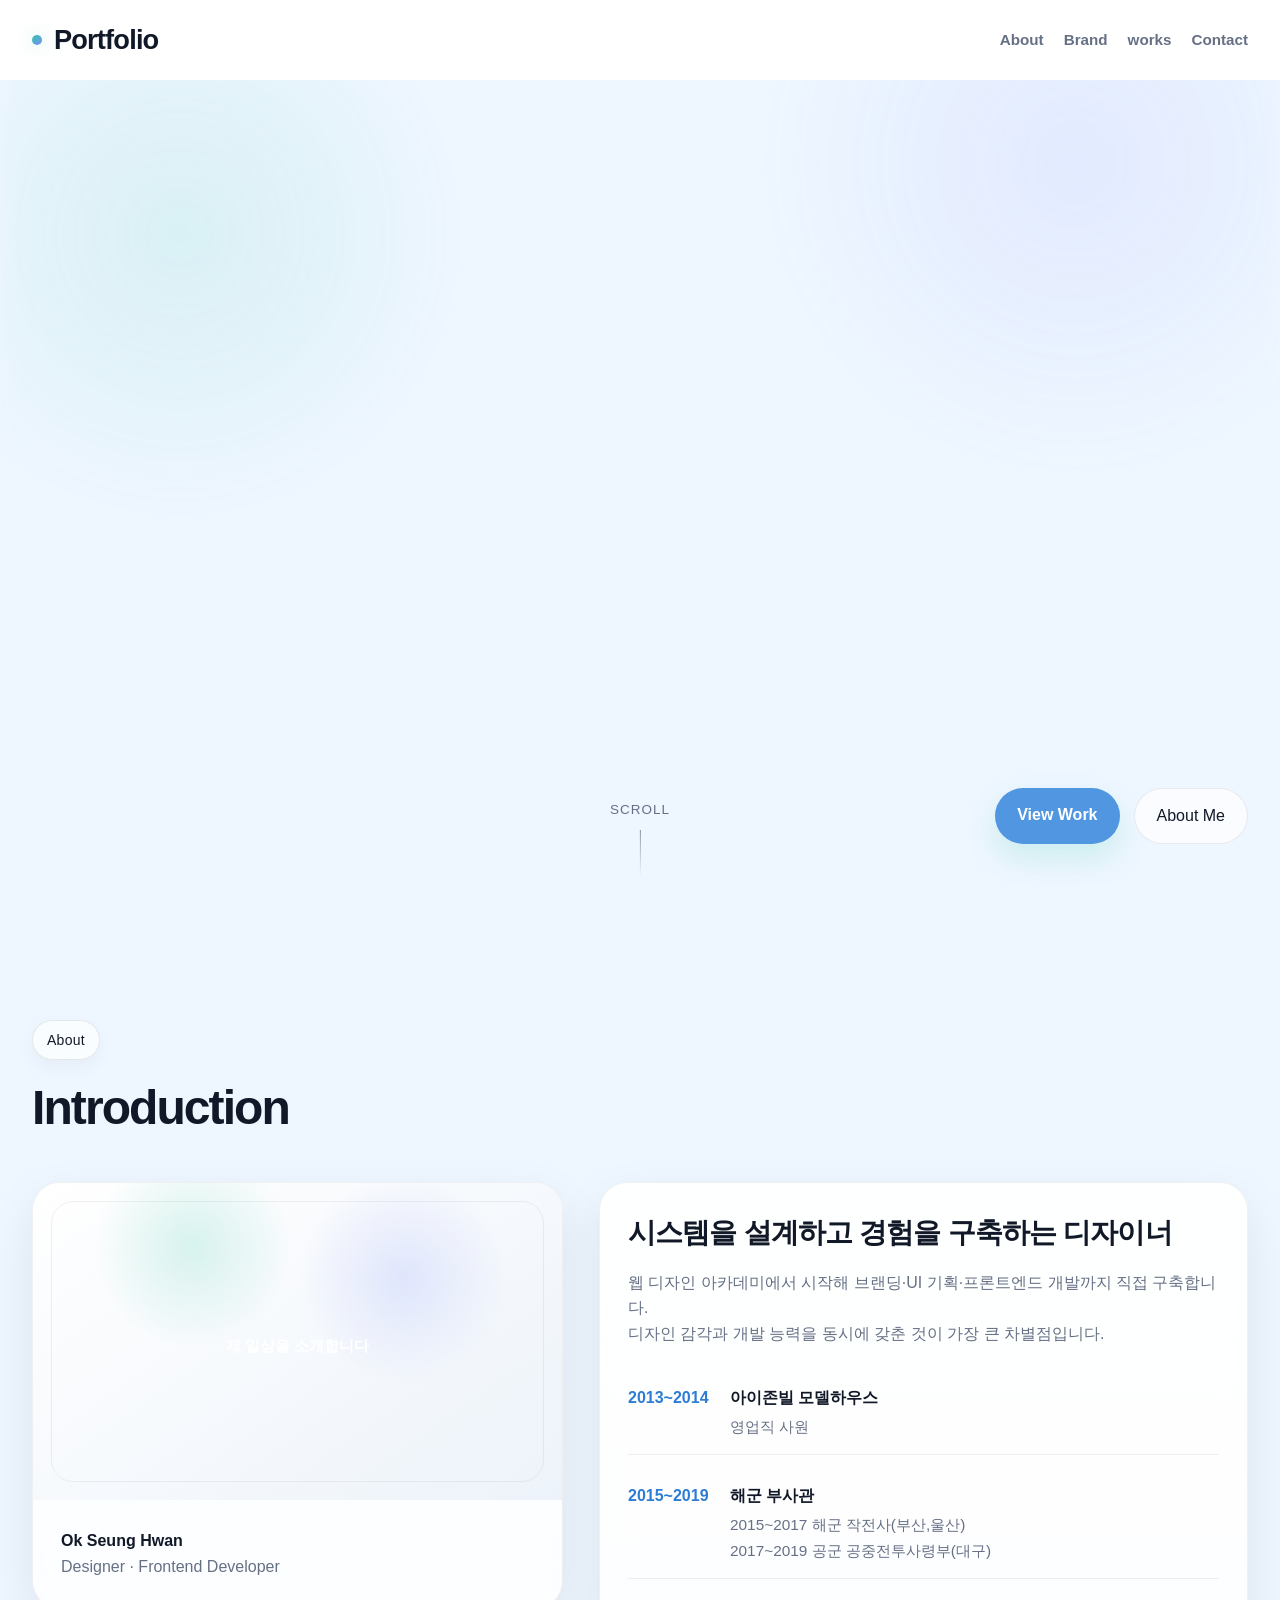
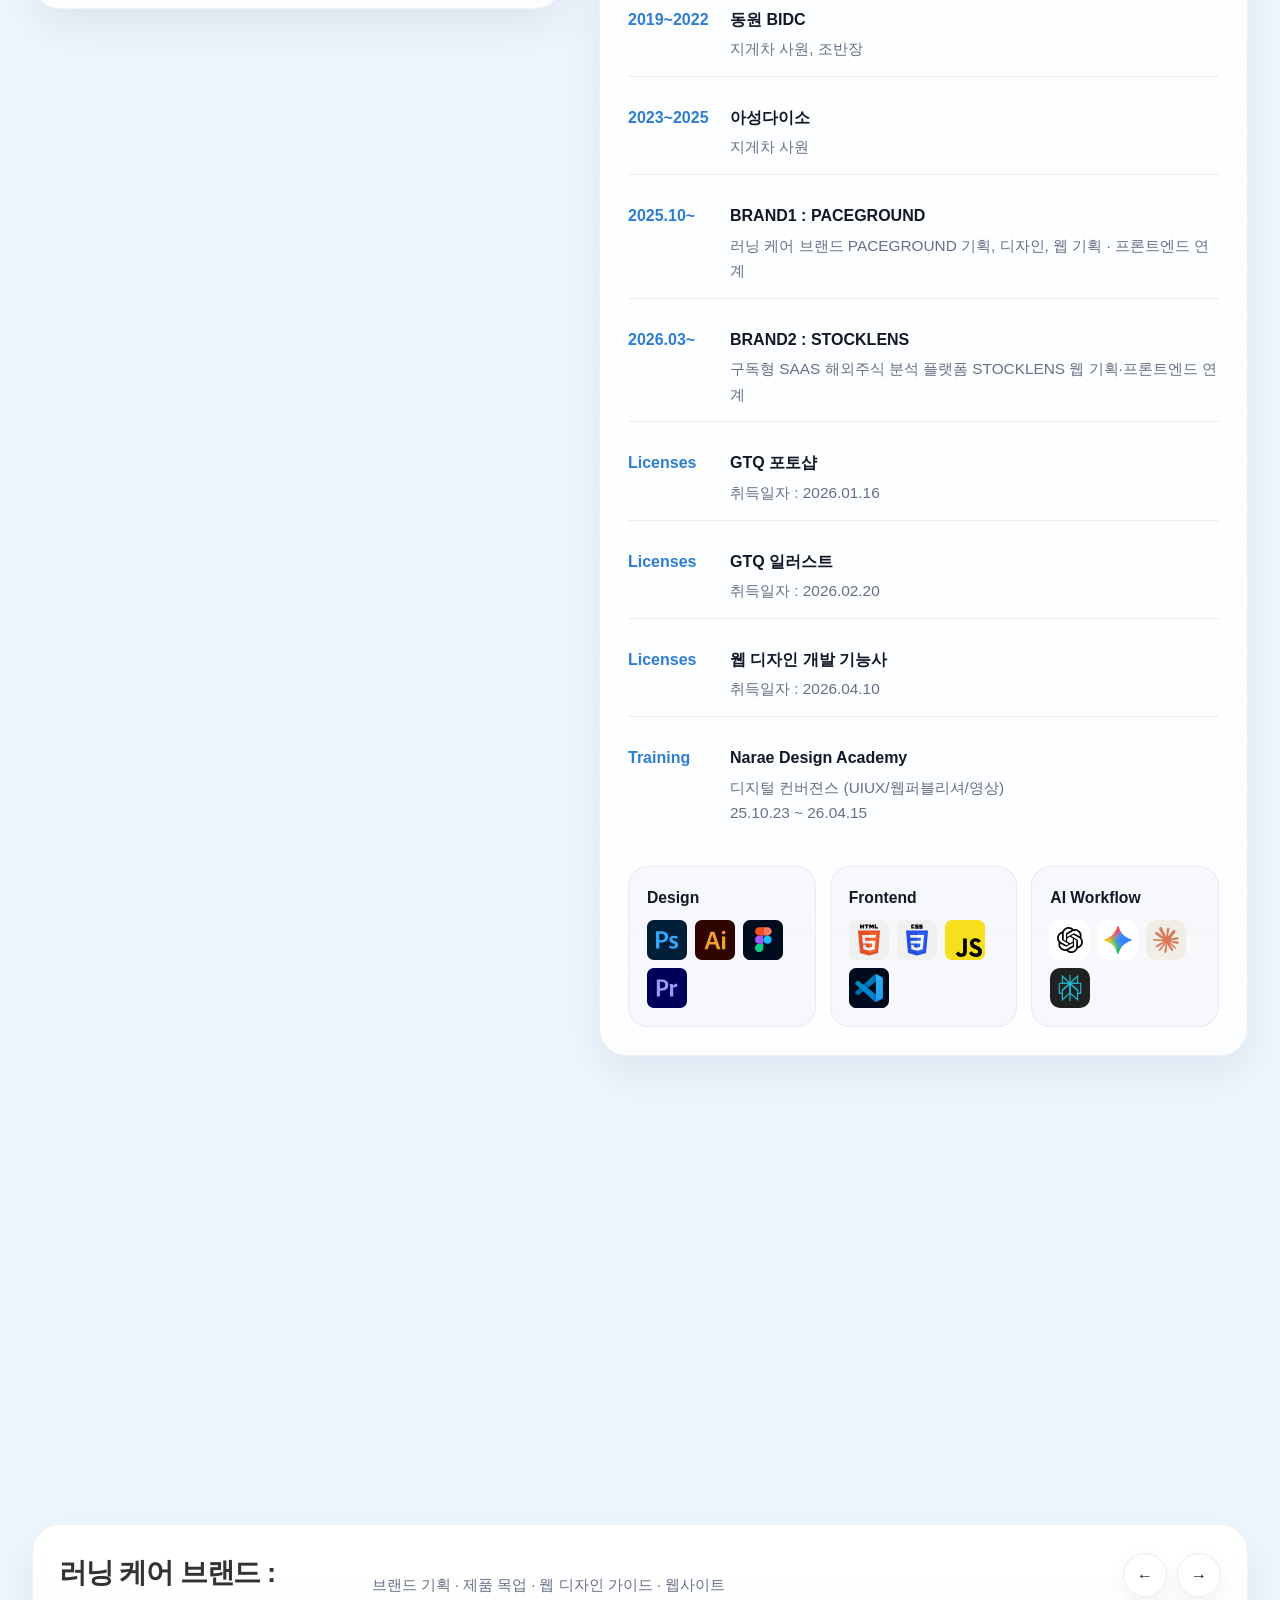
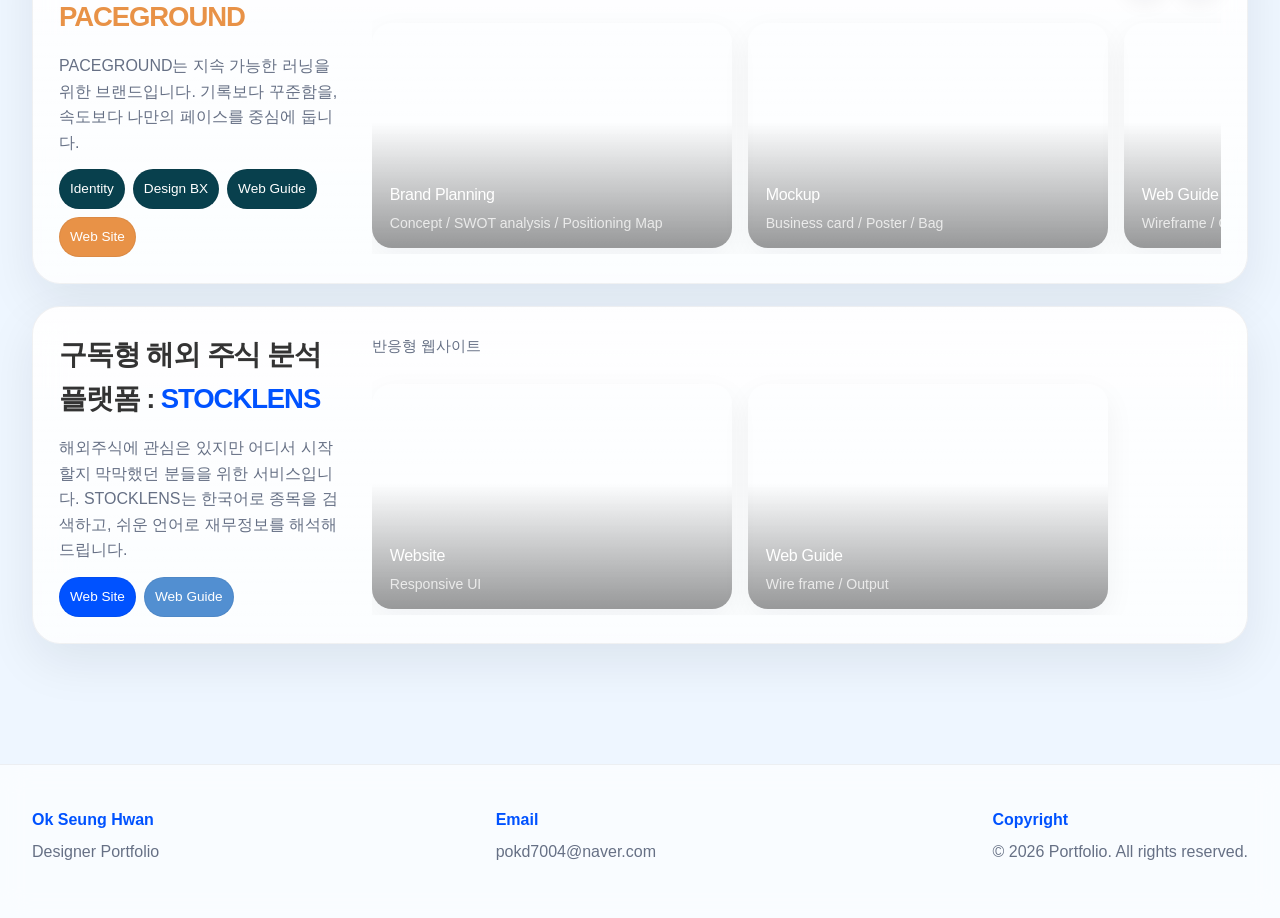
==== index.html @ d649598b "text color 변경" ====
<!DOCTYPE html>
<html lang="ko">

<head>
  <meta charset="UTF-8" />
  <meta name="viewport" content="width=device-width, initial-scale=1.0" />
  <title>Portfolio</title>
  <link rel="shortcut icon" href="assets/img/favicon.svg" type="image/x-icon">
  <link rel="stylesheet" href="assets/css/style2.css">

</head>

<body>
  <header class="site-header" id="siteHeader">
    <nav class="nav">
      <a href="#hero" class="brand">Portfolio</a>
      <div class="nav-links">
        <a href="#about">About</a>
        <a href="#branding">Brand</a>
        <a href="#works">works</a>
        <a href="#contact">Contact</a>
      </div>
    </nav>
  </header>

  <main>
    <section class="hero" id="hero">
      <video class="hero-video" autoplay muted loop playsinline preload="metadata">
        <source src="assets/video/main_video.mp4" type="video/mp4" />
      </video>
      <div class="hero-inner">
        <div class="hero-actions">
          <a class="btn btn-primary" href="#branding">View Work</a>
          <a class="btn btn-secondary" href="#about">About Me</a>
        </div>
      </div>

      <div class="scroll-indicator">Scroll</div>
    </section>

    <section class="section" id="about">
      <div class="container">
        <div class="section-head reveal reveal-scale">
          <div>
            <span class="eyebrow">About</span>
            <h2>Introduction</h2>
          </div>
          <!-- <p>
            단순한 자기소개가 아니라, 경력·작업 방향·도구 역량을 동시에 보여줄 수 있도록 설계한 영역입니다.
          </p> -->
        </div>

        <div class="about-grid">
          <article class="card profile-card reveal reveal-left">
            <div class="profile-media" style="background:
                radial-gradient(circle at 30% 20%, rgba(50,199,161,0.18), transparent 22%),
                radial-gradient(circle at 70% 30%, rgba(123,140,255,0.18), transparent 24%),
                linear-gradient(145deg, #ffffff 0%, #edf3fa 100%);
                position: relative; overflow: hidden;">
              <div style="position:absolute; inset:18px; border:1px solid rgba(17,24,39,0.06); border-radius:22px;">
                <video class="thumb-video" autoplay loop muted playsinline preload="metadata">
                  <source src="assets/video/profile2.mp4" type="video/mp4" />
                </video>
              </div>
              <div style="position:relative; z-index:1; text-align:center; color:#fff;">
                <strong style="display:block; color:#fff; font-size:1.1rem; margin-bottom:8px;"></strong>
                <span class="today">제 일상을 소개합니다</span>
              </div>
            </div>
            <div class="profile-body">
              <strong>Ok Seung Hwan</strong><br />
              <span style="color: var(--text-muted);">Designer · Frontend Developer</span>
            </div>
          </article>

          <article class="card about-body reveal reveal-right">
            <h3>시스템을 설계하고 경험을 구축하는 디자이너</h3>
            <p>
              웹 디자인 아카데미에서 시작해 브랜딩·UI 기획·프론트엔드 개발까지 직접 구축합니다.
              <br>디자인 감각과 개발 능력을 동시에 갖춘 것이 가장 큰 차별점입니다.
            </p>

            <div class="timeline">
              <div class="timeline-item">
                <div class="timeline-year">2013~2014</div>
                <div class="timeline-role">
                  <strong>아이존빌 모델하우스</strong>
                  <span>영업직 사원</span>

                </div>
              </div>
              <div class="timeline-item">
                <div class="timeline-year">2015~2019</div>
                <div class="timeline-role">
                  <strong>해군 부사관</strong>
                  <span>2015~2017 해군 작전사(부산,울산) </span>
                  <span><br>2017~2019 공군 공중전투사령부(대구) </span>
                </div>
              </div>
              <div class="timeline-item">
                <div class="timeline-year">2019~2022</div>
                <div class="timeline-role">
                  <strong>동원 BIDC</strong>
                  <span>지게차 사원, 조반장</span>
                </div>
              </div>
              <div class="timeline-item">
                <div class="timeline-year">2023~2025</div>
                <div class="timeline-role">
                  <strong>아성다이소</strong>
                  <span>지게차 사원</span>
                </div>
              </div>
              <div class="timeline-item">
                <div class="timeline-year">2025.10~</div>
                <div class="timeline-role">
                  <strong>BRAND1 : PACEGROUND</strong>

                  <span>러닝 케어 브랜드 PACEGROUND 기획, 디자인, 웹 기획 · 프론트엔드 연계 </span>
                </div>
              </div>
              <div class="timeline-item">
                <div class="timeline-year">2026.03~</div>
                <div class="timeline-role">
                  <strong>BRAND2 : STOCKLENS</strong>
                  <span>구독형 SAAS 해외주식 분석 플랫폼 STOCKLENS 웹 기획·프론트엔드 연계</span>
                </div>
              </div>
              <div class="timeline-item">
                <div class="timeline-year">Licenses</div>
                <div class="timeline-role">
                  <strong>GTQ 포토샵</strong>
                  <span>취득일자 : 2026.01.16</span>
                </div>
              </div>
              <div class="timeline-item">
                <div class="timeline-year">Licenses</div>
                <div class="timeline-role">
                  <strong>GTQ 일러스트</strong>
                  <span>취득일자 : 2026.02.20</span>
                </div>
              </div>
              <div class="timeline-item">
                <div class="timeline-year">Licenses</div>
                <div class="timeline-role">
                  <strong>웹 디자인 개발 기능사</strong>
                  <span>취득일자 : 2026.04.10</span>
                </div>
              </div>
              <div class="timeline-item">
                <div class="timeline-year">Training</div>
                <div class="timeline-role">
                  <strong>Narae Design Academy</strong>
                  <span>디지털 컨버젼스 (UIUX/웹퍼블리셔/영상)</span>
                  <span><br>25.10.23 ~ 26.04.15</span>
                </div>
              </div>
            </div>

            <div class="skills">
              <section class="skill-group">
                <h4>Design</h4>
                <div class="skill-tags">
                  <span class="tag"><img src="assets/image/design_icon2.svg" alt="icon"></span>
                  <span class="tag"><img src="assets/image/design_icon1.svg" alt="icon"></span>
                  <span class="tag"><img src="assets/image/design_icon5.svg" alt="icon"></span>
                  <span class="tag"><img src="assets/image/design_icon6.svg" alt="icon"></span>



                </div>
              </section>
              <section class="skill-group">
                <h4>Frontend</h4>
                <div class="skill-tags">
                  <span class="tag"><img src="assets/image/program_icon2.svg" alt="icon"></span>
                  <span class="tag"><img src="assets/image/program_icon3.svg" alt="icon"></span>
                  <span class="tag"><img src="assets/image/program_icon1.svg" alt="icon"></span>
                  <span class="tag"><img src="assets/image/program_icon4.svg" alt="icon"></span>

                </div>
              </section>
              <section class="skill-group">
                <h4>AI Workflow</h4>
                <div class="skill-tags">
                  <span class="tag"><img src="assets/image/ai_icon1.svg" alt="icon"></span>
                  <span class="tag"><img src="assets/image/ai_icon2.svg" alt="icon"></span>
                  <span class="tag"><img src="assets/image/ai_icon3.svg" alt="icon"></span>
                  <span class="tag"><img src="assets/image/ai_icon4.svg" alt="icon"></span>

                </div>
              </section>
            </div>
          </article>
        </div>
      </div>
    </section>

    <section class="section" id="branding">
      <div class="container">
        <div class="section-head reveal reveal-scale">
          <div>
            <span class="eyebrow">Branding Projects</span>
            <h2>아이디어를 브랜드로 만드는 과정을 담았습니다</h2>
          </div>
          <p>
            하나의 브랜드가 완성되기까지 어떤 고민을 했는지,
            어떤 결정을 내렸는지 결과물에 담았습니다.
            각 카테고리를 통해 작업 과정을 순서대로 확인할 수 있습니다.
          </p>
        </div>

        <div class="brand-stack">
          <section class="card brand-row reveal reveal-scale">
            <div class="brand-info brand1_color">

              <h3><span class="font_gr">러닝 케어 브랜드 :</span> <br> PACEGROUND</h3>
              <p>

PACEGROUND는 지속 가능한 러닝을 위한 브랜드입니다. 기록보다 꾸준함을, 속도보다 나만의 페이스를 중심에 둡니다.
              </p>
              <div class="brand-meta">
                <span class="tag"><a href="paceground/guide/bi_guide.html" target="_blank">Identity</a></span>
                <span class="tag"><a href="paceground/guide/bx_guide.html" target="_blank">Design BX</a></span>
                <span class="tag"><a href="paceground/guide/web_guide.html" target="_blank">Web Guide</a></span>
                <span class="tag point-color"><a href="https://okseunghwan.github.io/paceground/" target="_blank">Web
                    Site</a></span>
              </div>
            </div>

            <div>
              <div class="brand-slider-head">
                <span class="brand-slider-title">브랜드 기획 · 제품 목업 · 웹 디자인 가이드 · 웹사이트 </span>
                <div class="slider-controls">
                  <button class="slider-btn" type="button" data-slider-prev="brandTrack01">←</button>
                  <button class="slider-btn" type="button" data-slider-next="brandTrack01">→</button>
                </div>
              </div>
              <div class="brand-track slider-track" id="brandTrack01">

                <article class="thumb-card brand-thumb">

                  <div class="thumb-image">
                    <a href="paceground/guide/bi_guide.html" target="_blank">
                      <video class="thumb-video" muted loop playsinline preload="metadata">
                        <source src="assets/video/main_2.mp4" type="video/mp4" />
                      </video>
                  </div>
                  <div class="thumb-overlay"><strong>Brand Planning</strong><span>Concept / SWOT analysis / Positioning Map</span></div>
                  </a>
                </article>

                <article class="thumb-card brand-thumb">
                  <a href="paceground/guide/bx_guide.html" target="_blank">
                    <video class="thumb-video" muted loop playsinline preload="metadata">
                      <source src="assets/video/bx.mp4" type="video/mp4" />
                    </video>
                    <div class="thumb-overlay"><strong>Mockup</strong><span>Business card / Poster / Bag</span></div>
                  </a>
                </article>

                <article class="thumb-card brand-thumb">
                  <a href="paceground/guide/web_guide.html" target="_blank">
                    <video class="thumb-video" muted loop playsinline preload="metadata">
                      <source src="assets/video/b1_thumbnail3.mp4" type="video/mp4" />
                    </video>
                    <div class="thumb-overlay"><strong>Web Guide</strong><span>Wireframe / Output</span></div>
                  </a>
                </article>

                <article class="thumb-card brand-thumb">
                  <!-- <video class="thumb-video" autoplay muted loop playsinline><source src="assets/brand-01-site.mp4" type="video/mp4" /></video> -->
                  <a href="https://okseunghwan.github.io/paceground/" target="_blank">
                    <video class="thumb-video" muted loop playsinline preload="metadata">
                      <source src="assets/video/b1_thumbnail4.mp4" type="video/mp4" />
                    </video>
                    <div class="thumb-overlay"><strong>Website</strong><span>Live Screen / Publishing</span></div>
                  </a>
                </article>

              </div>
            </div>
          </section>

          <section class="card brand-row reveal reveal-scale">
            <div class="brand-info brand2_color">
              <h3><span class="font_gr">구독형 해외 주식 분석 플랫폼 :</span> STOCKLENS</h3>
              <p>
                해외주식에 관심은 있지만 어디서 시작할지 막막했던 분들을 위한 서비스입니다. STOCKLENS는 한국어로 종목을 검색하고, 쉬운 언어로 재무정보를 해석해 드립니다.
              </p>
              <div class="brand-meta">

                <span class="tag point-color"><a href="STOCKLENS/index.html" target="_blank">Web Site</a></span>
                <span class="tag"><a href="STOCKLENS/guide/web_guide.html" target="_blank">Web Guide</a></span>

              </div>
            </div>

            <div>
              <div class="brand-slider-head">
                <span class="brand-slider-title">반응형 웹사이트</span>

              </div>
              <div class="brand-track slider-track" id="brandTrack02">




                <article class="thumb-card brand-thumb">
                  <!-- <video class="thumb-video" autoplay muted loop playsinline><source src="assets/brand-02-site.mp4" type="video/mp4" /></video> -->
                  <a href="STOCKLENS/index.html" target="_blank">
                    <video class="thumb-video" muted loop playsinline preload="metadata">
                      <source src="assets/video/stocklens_website_1.mp4" type="video/mp4" />
                    </video>
                    <div class="thumb-overlay"><strong>Website</strong><span>Responsive UI</span></div>
                  </a>
                </article>


                <article class="thumb-card brand-thumb">
                  <!-- <video class="thumb-video" autoplay muted loop playsinline><source src="assets/brand-02-site.mp4" type="video/mp4" /></video> -->
                  <a href="STOCKLENS/guide/web_guide.html" target="_blank">
                    <video class="thumb-video" muted loop playsinline preload="metadata">
                      <source src="assets/video/stock_web_guide.mp4" type="video/mp4" />
                    </video>
                    <div class="thumb-overlay"><strong>Web Guide</strong><span>Wire frame / Output</span></div>
                  </a>
                </article>


              </div>
            </div>
          </section>
        </div>
      </div>
    </section>


  </main>

  <footer class="site-footer" id="contact">
    <div class="footer-grid">
      <div><strong>Ok Seung Hwan</strong><span>Designer Portfolio</span></div>
      <div><strong>Email</strong><a href="pokd7004@naver.com">pokd7004@naver.com</a></div>

      <div><strong>Copyright</strong><span>© 2026 Portfolio. All rights reserved.</span></div>
    </div>
  </footer>


  <div class="modal" id="portfolioModal" aria-hidden="true" role="dialog" aria-modal="true">
    <div class="modal-dialog">
      <button class="modal-close" type="button" aria-label="닫기">✕</button>
      <div class="modal-content">
        <div class="modal-gallery">
          <div class="modal-hero-wrap">
            <button class="modal-nav modal-nav-prev" id="modalPrev" type="button" aria-label="이전 이미지">←</button>
            <div class="modal-hero-media" id="modalHeroMedia">Main Preview</div>
            <button class="modal-nav modal-nav-next" id="modalNext" type="button" aria-label="다음 이미지">→</button>
            <div class="modal-page-indicator" id="modalPageIndicator">1 / 1</div>
          </div>
          <div class="modal-thumbs" id="modalThumbs">
            <div class="modal-thumb">Mockup 01</div>
            <div class="modal-thumb">Mockup 02</div>
            <div class="modal-thumb">Wireframe</div>
          </div>
        </div>

        <div class="modal-body" id="modalDynamicBody"></div>
      </div>
    </div>
  </div>

  <!-- ===== Modal layout templates: edit these HTML blocks directly ===== -->
  <template id="modalTemplatePoster">
    <span class="modal-type-badge">Poster Project</span>
    <div class="modal-summary-card">
      <strong data-field="title">Project Title</strong>
      <p data-field="description">Project description</p>
    </div>
    <div class="modal-meta-grid">
      <div class="modal-meta-card">
        <strong>Role</strong>
        <span data-field="role">Poster Design</span>
      </div>
      <div class="modal-meta-card">
        <strong>Tools</strong>
        <span data-field="tools">Photoshop, Illustrator</span>
      </div>

      <div>
        <strong style="display:block; margin-bottom:10px;">Keywords</strong>
        <div class="modal-tag-list" data-list="tags"></div>
      </div>


    </div>
  </template>

  <template id="modalTemplateBanner">
    <span class="modal-type-badge">Banner Project</span>
    <div class="modal-summary-card">
      <strong data-field="title">Project Title</strong>
      <p data-field="description">Project description</p>
    </div>
    <div class="modal-meta-grid">
      <div class="modal-meta-card">
        <strong>Role</strong>
        <span data-field="role">Banner Design</span>
      </div>
      <div class="modal-meta-card">
        <strong>Tools</strong>
        <span data-field="tools">Photoshop, Figma</span>
      </div>

    </div>

    <div>
      <strong style="display:block; margin-bottom:10px;">Keywords</strong>
      <div class="modal-tag-list" data-list="tags"></div>
    </div>

  </template>

  <template id="modalTemplateCardnews">
    <span class="modal-type-badge">Card News Project</span>
    <div class="modal-summary-card">
      <strong data-field="title">Project Title</strong>
      <p data-field="description">Project description</p>
    </div>

    <div class="modal-meta-card">
      <strong>Tools</strong>
      <span data-field="tools">Photoshop, Figma</span>
    </div>

    </div>

    <div>
      <strong style="display:block; margin-bottom:10px;">Keywords</strong>
      <div class="modal-tag-list" data-list="tags"></div>
    </div>

    <div class="modal-actions">
      <!-- <a class="modal-link" id="modalLink" href="#" target="_blank" rel="noreferrer noopener">Visit Website</a> -->
      <a class="modal-action-link" id="modalSubLink" href="#" target="_blank" rel="noreferrer noopener">View
        Campaign</a>
    </div>
  </template>

  <template id="modalTemplateDefault">
    <span class="modal-type-badge">Project Detail</span>
    <div class="modal-summary-card">
      <strong data-field="title">Project Title</strong>
      <p data-field="description">Project description</p>
    </div>
    <div class="modal-meta-grid">
      <div class="modal-meta-card">
        <strong>Role</strong>
        <span data-field="role">Role information</span>
      </div>
      <div class="modal-meta-card">
        <strong>Tools</strong>
        <span data-field="tools">Tool information</span>
      </div>
      <div class="modal-meta-card">
        <strong data-field="meta1Label">Info 01</strong>
        <span data-field="meta1Value">Value 01</span>
      </div>
      <div class="modal-meta-card">
        <strong data-field="meta2Label">Info 02</strong>
        <span data-field="meta2Value">Value 02</span>
      </div>
    </div>
    <div class="modal-note-box">
      <strong>Summary</strong>
      <p data-field="summary">Summary text</p>
    </div>
    <div>
      <strong style="display:block; margin-bottom:10px;">Keywords</strong>
      <div class="modal-tag-list" data-list="tags"></div>
    </div>
    <div class="modal-note-box">
      <strong data-field="noteTitle">Editable Note</strong>
      <p data-field="note">Write any note here.</p>
    </div>
    <div class="modal-actions">
      <a class="modal-link" id="modalLink" href="#" target="_blank" rel="noreferrer noopener">Visit Website</a>
      <a class="modal-action-link" id="modalSubLink" href="#" target="_blank" rel="noreferrer noopener">View Detail</a>
    </div>
  </template>

  <script src="assets/js/script.js"></script>

</body>

</html>
---- assets/css/style2.css ----
:root {
  --bg: #7f99e7;
  --bg-soft: #ffffff;
  --surface: rgba(255, 255, 255, 0.82);
  --surface-strong: rgba(255, 255, 255, 0.96);
  --text: #111827;
  --text-muted: #667085;
  --line: rgba(17, 24, 39, 0.09);
  --accent: #32c7a1;
  --accent-2: #7b8cff;
  --shadow: 0 18px 50px rgba(15, 23, 42, 0.08);
  --radius-lg: 28px;
  --radius-md: 20px;
  --radius-sm: 14px;
  --container: min(1600px, calc(100% - 64px));
  --transition: 320ms cubic-bezier(.2, .8, .2, 1);
  --nav-h: 84px;
}

* {
  box-sizing: border-box;
}

html {
  scroll-behavior: auto;
}

body {
  margin: 0;
  font-family: -apple-system, BlinkMacSystemFont, "Segoe UI", Roboto, "Noto Sans KR", sans-serif;
  /* background:
    radial-gradient(circle at top right, rgba(18, 173, 135, 0.09), transparent 24%),
    radial-gradient(circle at 12% 10%, rgba(123, 140, 255, 0.08), transparent 18%),
    linear-gradient(180deg, #ffffff 0%, #f7f8fb 44%, #ffffff 100%); */
  color: var(--text);
  line-height: 1.6;
  overflow-x: hidden;
  background-color: #eef6ff;
}

img,
video {
  display: block;
  max-width: 100%;
}

a {
  color: inherit;
  text-decoration: none;
}

button {
  font: inherit;
}

.container {
  width: var(--container);
  margin: 0 auto;
}

.section {
  padding: 120px 0;
  position: relative;
  scroll-margin-top: calc(var(--nav-h) + 24px);
}

.eyebrow {
  display: inline-flex;
  align-items: center;
  gap: 8px;
  padding: 8px 14px;
  border: 1px solid var(--line);
  border-radius: 999px;
  color: #111827;
  font-size: 0.875rem;
  letter-spacing: 0.02em;
  background: rgba(255, 255, 255, 0.72);
  /* background: #86ecd0; */
  backdrop-filter: blur(10px);
  box-shadow: 0 8px 20px rgba(15, 23, 42, 0.04);
}

.section-head {
  display: flex;
  justify-content: space-between;
  align-items: end;
  gap: 24px;
  margin-bottom: 40px;
}

.section-head h2 {
  margin: 14px 0 0;
  font-size: clamp(2rem, 4vw, 3rem);
  line-height: 1.4;
  letter-spacing: -0.04em;
}

.section-head p {
  max-width: 540px;
  color: var(--text-muted);
  margin: 0;
}

.site-header {
  position: fixed;
  inset: 0 0 auto 0;
  z-index: 50;
  padding: 18px 0;
  transition:
    background var(--transition),
    border-color var(--transition),
    backdrop-filter var(--transition),
    box-shadow var(--transition);
}

.site-header.scrolled {
  background: rgba(255, 255, 255, 0.78);
  border-bottom: 1px solid rgba(17, 24, 39, 0.06);
  backdrop-filter: blur(16px);
  box-shadow: 0 10px 30px rgba(15, 23, 42, 0.05);
}
header{
  background-color: #fff;
}
.nav {
  width: var(--container);
  max-width: 1600px;
  margin: 0 auto;
  display: flex;
  align-items: center;
  justify-content: space-between;
  gap: 20px;
}

.brand {
  font-weight: 700;
  letter-spacing: -0.03em;
  /* font-size: 1rem; */
  font-size: 1.7rem;
  display: inline-flex;
  align-items: center;
  gap: 12px;
}
.tag img{
  width: 40px;

}

.brand::before {
  content: "";
  width: 10px;
  height: 10px;
  border-radius: 999px;
  background: linear-gradient(135deg, var(--accent), var(--accent-2));
  box-shadow: 0 0 18px rgba(50, 199, 161, 0.35);
}

.nav-links {
  display: flex;
  gap: 20px;
  align-items: center;
  color: var(--text-muted);
  font-size: 0.95rem;
}

.nav-links a {
  position: relative;
  padding: 6px 0;
  transition: color var(--transition), transform var(--transition);
  /* color: #0052ff; */
  font-weight: 600;

}

.nav-links a::after {
  content: "";
  position: absolute;
  left: 0;
  bottom: 0;
  width: 100%;
  height: 1px;
  background: linear-gradient(90deg, var(--accent), transparent);
  transform: scaleX(0);
  transform-origin: left;
  transition: transform var(--transition);
}

.nav-links a:hover,
.nav-links a:focus-visible {
  color: var(--text);
  transform: translateY(-1px);
}

.nav-links a:hover::after,
.nav-links a:focus-visible::after {
  transform: scaleX(1);
}

.hero {
  min-height: 100svh;
  display: grid;
  align-items: end;
  padding: 118px 0 56px;
  position: relative;
  overflow: clip;
  isolation: isolate;
}

.hero::before {
  content: "";
  position: absolute;
  inset: 0;
  background:
    radial-gradient(circle at 14% 26%, rgba(50, 199, 161, 0.11), transparent 22%),
    radial-gradient(circle at 84% 18%, rgba(123, 140, 255, 0.10), transparent 24%);
  filter: blur(10px);
  pointer-events: none;
  animation: heroGlow 10s ease-in-out infinite alternate;
}

.hero-video {
  position: absolute;
  inset: 0;
  width: 100%;
  height: 100%;
  object-fit: cover;

  /* 추가 */
  /* top: 100px;  */
  /* 추가 end */
  /* opacity: 0.08; */
  /* filter: saturate(1.02) contrast(1.02);
      transform: scale(1.05);
      animation: heroVideoFloat 16s ease-in-out infinite alternate;
      background:
        radial-gradient(circle at 20% 20%, rgba(50, 199, 161, 0.10), transparent 26%),
        radial-gradient(circle at 78% 24%, rgba(123, 140, 255, 0.12), transparent 24%),
        linear-gradient(135deg, #ffffff 0%, #f4f7fb 52%, #eef3fb 100%); */
}

/* .hero-overlay {
      position: absolute;
      inset: 0;
      background:
        linear-gradient(to bottom, rgba(255, 255, 255, 0.16), rgba(247, 248, 251, 0.92)),
        linear-gradient(112deg, rgba(255, 255, 255, 0.88) 12%, rgba(255, 255, 255, 0.30) 50%, rgba(247, 248, 251, 0.86) 100%);
    } */

.hero-gridline {
  position: absolute;
  inset: 0;
  background-image:
    linear-gradient(rgba(17, 24, 39, 0.04) 1px, transparent 1px),
    linear-gradient(90deg, rgba(17, 24, 39, 0.04) 1px, transparent 1px);
  background-size: 72px 72px;
  opacity: 0.35;
  mask-image: linear-gradient(to bottom, rgba(0, 0, 0, 0.9), transparent 84%);
  pointer-events: none;
}

.hero-inner {
  position: relative;
  z-index: 1;
  width: min(1600px, calc(100% - 64px));
  margin: 0 auto;
  display: grid;
  /* grid-template-columns: minmax(520px, 0.9fr) minmax(760px, 1.1fr); */
  gap: 56px;
  align-items: center;
  justify-content: end;
}

.hero-copy {
  max-width: 680px;
  width: 100%;
  position: relative;
  z-index: 2;
  justify-self: stretch;
  text-align: left;
  padding-left: 0;
}

.hero-copy h1 {
  margin: 16px 0 20px;
  font-size: clamp(4.2rem, 7.2vw, 7.9rem);
  line-height: 0.88;
  letter-spacing: -0.085em;
  max-width: 7.4ch;
  text-wrap: balance;
}

.hero-line {
  display: block;
  overflow: hidden;
}

.hero-line>span {
  display: inline-block;
  line-height: 1.1em;
  transform: translateY(112%);
  opacity: 0;
  animation: heroLineUp 900ms cubic-bezier(.2, .8, .2, 1) forwards;
}

.hero-line:nth-child(1)>span {
  animation-delay: 120ms;
}

.hero-line:nth-child(2)>span {
  animation-delay: 250ms;
}

.hero-line:nth-child(3)>span {
  animation-delay: 380ms;
}

.hero-copy p {
  max-width: 52ch;
  color: var(--text-muted);
  font-size: clamp(1rem, 1.45vw, 1.14rem);
  margin: 0 0 32px;
  opacity: 0;
  transform: translateY(18px);
  animation: heroFadeUp 900ms cubic-bezier(.2, .8, .2, 1) 620ms forwards;
}

.hero-actions {
  display: flex;
  gap: 14px;
  flex-wrap: wrap;
  opacity: 0;
  transform: translateY(18px);
  animation: heroFadeUp 900ms cubic-bezier(.2, .8, .2, 1) 760ms forwards;
}

.btn {
  appearance: none;
  border: 0;
  border-radius: 999px;
  padding: 14px 22px;
  cursor: pointer;
  transition: transform var(--transition), opacity var(--transition), background var(--transition), border-color var(--transition), box-shadow var(--transition);
}

.btn:hover {
  transform: translateY(-2px);
}

.btn-primary {
  /* background: linear-gradient(135deg, var(--accent), #8699ec); */
  background-color: #5196e0;
  /* color: #0d2a22; */
  color: #fff;
  font-weight: 700;
  box-shadow: 0 14px 30px rgba(50, 199, 161, 0.18);
}

.btn-primary:hover {
  box-shadow: 0 20px 34px rgba(50, 199, 161, 0.24);
}

.btn-secondary {
  background: rgba(255, 255, 255, 0.7);
  color: var(--text);
  border: 1px solid rgba(17, 24, 39, 0.08);
  backdrop-filter: blur(12px);
}

.hero-visual {
  position: relative;
  min-height: 720px;
  width: 100%;
  display: grid;
  align-items: center;
  justify-self: stretch;
  opacity: 0;
  transform: translateY(22px) scale(0.985);
  animation: heroFadeUpScale 1100ms cubic-bezier(.2, .8, .2, 1) 380ms forwards;
}

.hero-frame {
  position: relative;
  min-height: 720px;
  width: 100%;
  border-radius: 38px;
  border: 1px solid rgba(17, 24, 39, 0.07);
  background:
    linear-gradient(160deg, rgba(255, 255, 255, 0.88), rgba(255, 255, 255, 0.62)),
    rgba(255, 255, 255, 0.88);
  overflow: hidden;
  box-shadow: 0 26px 80px rgba(15, 23, 42, 0.09);
  backdrop-filter: blur(20px);
}

.hero-frame::before {
  content: "";
  position: absolute;
  inset: 0;
  background:
    linear-gradient(135deg, rgba(50, 199, 161, 0.08), transparent 34%),
    linear-gradient(220deg, rgba(123, 140, 255, 0.08), transparent 28%);
  pointer-events: none;
}

.hero-frame::after {
  content: "";
  position: absolute;
  inset: 18px;
  border-radius: 26px;
  border: 1px solid rgba(17, 24, 39, 0.05);
  pointer-events: none;
}

.hero-stack {
  position: absolute;
  inset: 0;
  padding: 30px;
  display: grid;
  grid-template-columns: minmax(0, 1.08fr) minmax(280px, 0.82fr);
  grid-template-rows: minmax(0, 1.12fr) minmax(0, 0.88fr);
  gap: 18px;
}

.hero-panel {
  position: relative;
  border-radius: 26px;
  overflow: hidden;
  border: 1px solid rgba(17, 24, 39, 0.06);
  background:
    radial-gradient(circle at 20% 20%, rgba(50, 199, 161, 0.12), transparent 26%),
    radial-gradient(circle at 78% 24%, rgba(123, 140, 255, 0.14), transparent 24%),
    linear-gradient(135deg, #ffffff 0%, #f3f6fb 52%, #eef2f8 100%);
  box-shadow: 0 18px 40px rgba(15, 23, 42, 0.08);
  transition: transform 600ms cubic-bezier(.2, .8, .2, 1), border-color var(--transition), box-shadow var(--transition);
  transform-origin: center;
}

.hero-panel:hover {
  transform: translateY(-6px) scale(1.01);
  border-color: rgba(50, 199, 161, 0.16);
  box-shadow: 0 24px 50px rgba(15, 23, 42, 0.12);
}

.hero-panel--primary {
  grid-column: 1;
  grid-row: 1 / span 2;
  min-height: 0;
  animation: panelFloatA 10s ease-in-out infinite;
}

.hero-panel--secondary,
.hero-panel--tertiary {
  min-height: 0;
  min-width: 0;
}

.hero-panel--secondary {
  animation: panelFloatB 8.5s ease-in-out infinite;
}

.hero-panel--tertiary {
  animation: panelFloatC 9.5s ease-in-out infinite;
}

.hero-panel video,
.hero-panel img {
  width: 100%;
  height: 100%;
  object-fit: cover;
  transform: scale(1.02);
  background:
    radial-gradient(circle at 20% 20%, rgba(50, 199, 161, 0.16), transparent 26%),
    radial-gradient(circle at 78% 24%, rgba(123, 140, 255, 0.18), transparent 24%),
    linear-gradient(135deg, #ffffff 0%, #f3f6fb 52%, #eef2f8 100%);
}

/* .hero-panel::after {
  content: "";
  position: absolute;
  inset: auto 0 0 0;
  height: 52%;
  background: linear-gradient(to top, rgba(255, 255, 255, 0.94), transparent);
  pointer-events: none;
} */

.hero-panel-label {
  position: absolute;
  left: 18px;
  right: 18px;
  bottom: 18px;
  z-index: 1;
  display: grid;
  gap: 4px;
}

.hero-panel-label strong {
  font-size: 1.1rem;
  letter-spacing: -0.03em;
}

.hero-panel-label span {
  color: var(--text-muted);
  font-size: 0.88rem;
}

.scroll-indicator {
  position: absolute;
  bottom: 24px;
  left: 50%;
  transform: translateX(-50%);
  color: var(--text-muted);
  font-size: 0.84rem;
  display: flex;
  flex-direction: column;
  gap: 10px;
  align-items: center;
  z-index: 1;
  letter-spacing: 0.08em;
  text-transform: uppercase;
}

.scroll-indicator::after {
  content: "";
  width: 1px;
  height: 46px;
  background: linear-gradient(to bottom, rgba(17, 24, 39, 0.45), transparent);
  animation: flow 1.8s infinite;
}

.about-grid {
  display: grid;
  grid-template-columns: 0.9fr 1.1fr;
  gap: 36px;
  align-items: start;
}

.card {
  background: linear-gradient(180deg, rgba(255, 255, 255, 0.92), rgba(255, 255, 255, 0.80));
  border: 1px solid rgba(17, 24, 39, 0.06);
  border-radius: var(--radius-lg);
  box-shadow: var(--shadow);
  overflow: hidden;
  backdrop-filter: blur(18px);
}

.profile-card {
  position: sticky;
  top: 104px;
}

.profile-media {
  aspect-ratio: 5 / 3;
  background: linear-gradient(145deg, rgba(50, 199, 161, 0.12), rgba(123, 140, 255, 0.12));
  display: grid;
  place-items: center;
  color: var(--text-muted);
  font-size: 0.95rem;
}

.profile-body,
.about-body {
  padding: 28px;
}

.about-body h3 {
  margin: 0 0 14px;
  font-size: 1.75rem;
  letter-spacing: -0.03em;
}

.about-body p {
  color: var(--text-muted);
  margin: 0 0 24px;
}

.timeline {
  display: grid;
  gap: 14px;
  margin-bottom: 26px;
}

.timeline-item {
  display: grid;
  grid-template-columns: 84px 1fr;
  gap: 18px;
  padding: 14px 0;
  border-bottom: 1px solid rgba(17, 24, 39, 0.07);
}

.timeline-item:last-child {
  border-bottom: 0;
}

.timeline-year {
  /* color: var(--accent); */
  color: #2d7dd2;
  font-weight: 700;
}
/* 수정 */

.today{
  font-weight: bold;
}

/* 수정 */




.timeline-role strong {
  display: block;
  margin-bottom: 4px;
}

.timeline-role span {
  color: var(--text-muted);
  font-size: 0.96rem;
}

.skills {
  display: grid;
  grid-template-columns: repeat(3, minmax(0, 1fr));
  gap: 14px;
}

.skill-group {
  padding: 18px;
  border-radius: var(--radius-md);
  background: rgba(247, 248, 251, 0.9);
  border: 1px solid rgba(17, 24, 39, 0.06);
}

.skill-group h4 {
  margin: 0 0 10px;
  font-size: 0.98rem;
}

.skill-tags {
  display: flex;
  flex-wrap: wrap;
  gap: 8px;
}

.tag a {
  display: block;
  padding: 8px 10px;
  border-radius: 999px;
  background: rgba(255, 255, 255, 0.85);
  border: 1px solid rgba(17, 24, 39, 0.06);
  color: var(--text-muted);
  font-size: 0.85rem;
}

.tag a:hover {
  /* background: var(--accent); */
  color: #fff;
  background-color: #5196e0;
}

.slider-controls {
  display: flex;
  gap: 10px;
}

.slider-btn {
  width: 44px;
  height: 44px;
  border-radius: 999px;
  border: 1px solid rgba(17, 24, 39, 0.08);
  background: rgba(255, 255, 255, 0.88);
  color: var(--text);
  cursor: pointer;
  transition: transform var(--transition), background var(--transition), border-color var(--transition), box-shadow var(--transition);
  box-shadow: 0 8px 20px rgba(15, 23, 42, 0.05);
}

.slider-btn:hover {
  transform: translateY(-2px);
  background: #ffffff;
  border-color: rgba(50, 199, 161, 0.22);
  box-shadow: 0 12px 24px rgba(15, 23, 42, 0.08);
}

.brand-stack {
  display: grid;
  gap: 22px;
}


/* 브랜드별 색상 start */
/* 이 부분을 지우면 포트폴리오 메인 컬러를 사용하실 수 있습니다. */
.font_gr{
  color: #333;
}
.brand1_color h3 {
  color: #e89247;
}

.brand1_color .tag a {
  background-color: #08404d;
  color: #fff;
}

.brand1_color .tag a:hover {
  background-color: #1c6170;
  color: #fff;
}

.brand1_color .point-color a {
  background-color: #e89247;
  color: #fff;
}

.brand1_color .point-color a:hover {
  background-color: #fd7804;
  color: #fff;
}

.brand2_color h3 {
  color: #0052ff;
}

.brand2_color .tag a {
  background-color: #528fd1;
  color: #fff;
}

.brand2_color .tag a:hover {
  background-color: #0052ff;
  color: #fff;
}

.brand2_color .point-color a {
  background-color: #0052ff;
  color: #fff;
}

.brand2_color .point-color a:hover {
  background-color: #0685fc;
  color: #fff;
}

/* 브랜드별 색상 end */
.brand-row {
  padding: 26px;
  display: grid;
  grid-template-columns: minmax(250px, 0.34fr) minmax(0, 1fr);
  gap: 24px;
  align-items: center;
}

.brand-info {
  display: grid;
  gap: 14px;
  align-content: center;
}

.brand-info h3 {
  margin: 0;
  font-size: 1.72rem;
  letter-spacing: -0.04em;
}

.brand-info p {
  margin: 0;
  color: var(--text-muted);
}

.brand-meta {
  display: flex;
  flex-wrap: wrap;
  gap: 8px;
}

.brand-slider-head,
.work-row-head {
  display: flex;
  justify-content: space-between;
  align-items: end;
  gap: 16px;
  margin-bottom: 16px;
}

.brand-slider-title,
.work-row-head p {
  font-size: 0.92rem;
  color: var(--text-muted);
  margin: 0;
}

.brand-track,
.thumb-track {
  display: flex;
  gap: 16px;
  overflow-x: auto;
  overflow-y: hidden;
  scroll-snap-type: x mandatory;
  scroll-behavior: smooth;
  scrollbar-width: none;
  -ms-overflow-style: none;
  padding-top: 10px;
  padding-bottom: 6px;
  -webkit-overflow-scrolling: touch;
  /* cursor: grab; */
  user-select: none;
  -webkit-user-select: none;
  touch-action: pan-y;
}

.brand-track.dragging,
.thumb-track.dragging {
  cursor: grabbing;
  scroll-behavior: auto;
  scroll-snap-type: none;
}

.brand-track.dragging .thumb-card,
.thumb-track.dragging .thumb-card {
  transform: none !important;
}

.brand-track::-webkit-scrollbar,
.thumb-track::-webkit-scrollbar {
  display: none;
}

.brand-track>*,
.thumb-track>* {
  flex: 0 0 auto;
  scroll-snap-align: start;
}

.brand-track>.brand-thumb {
  width: min(360px, 32vw);
}

.thumb-track>.thumb-card {
  width: min(280px, 24vw);
}

.thumb-card {
  position: relative;
  border-radius: var(--radius-md);
  overflow: hidden;
  /* background: linear-gradient(135deg, rgba(50,199,161,0.10), rgba(123,140,255,0.11)); */
  /* border: 1px solid rgba(17,24,39,0.06); */
  transition: transform var(--transition), border-color var(--transition), box-shadow var(--transition);
  box-shadow: 0 10px 30px rgba(15, 23, 42, 0.05);
  user-select: none;
  -webkit-user-select: none;
  -webkit-user-drag: none;
}

.ad-thumb,
.poster-thumb,
.cardnews-thumb {
  cursor: pointer;
}

.poster-thumb {
  aspect-ratio: 5 / 7;
}

.ad-thumb {
  aspect-ratio: 3 / 2;
}

.reels-thumb {
  aspect-ratio: 9 / 16;
}

.cardnews-thumb {
  aspect-ratio: 4 / 5;
}

.brand-track .thumb-card {
  cursor: default;
}

.brand-thumb {
  aspect-ratio: 16 / 10;
}

.thumb-card:hover {
  transform: translateY(-4px) scale(1.0);
  border-color: rgba(50, 199, 161, 0.24);
  box-shadow: 0 18px 36px rgba(15, 23, 42, 0.10);
}

.thumb-card * {
  user-select: none;
  -webkit-user-select: none;
  -webkit-user-drag: none;
}

/*.thumb-video,
 .thumb-image, 
.thumb-overlay, 
 .thumb-card video, 
.thumb-card img {
  pointer-events: none;
} */

.thumb-video,
.thumb-image {
  position: absolute;
  inset: 0;
  width: 100%;
  height: 100%;
  object-fit: cover;
  transition: transform 700ms cubic-bezier(.2, .8, .2, 1), filter 700ms cubic-bezier(.2, .8, .2, 1);
  /* background:
        radial-gradient(circle at 20% 20%, rgba(50, 199, 161, 0.18), transparent 26%),
        radial-gradient(circle at 78% 24%, rgba(123, 140, 255, 0.18), transparent 24%),
        linear-gradient(135deg, #ffffff 0%, #f3f6fb 52%, #eef2f8 100%); */
}

.thumb-card:hover .thumb-video,
.thumb-card:hover .thumb-image {
  transform: scale(1.06);
  filter: saturate(1.03) contrast(1.03);
}

.thumb-card::after {
  content: "";
  position: absolute;
  inset: auto 0 0 0;
  height: 56%;
  background: linear-gradient(to top, rgba(0, 0, 0, 0.4), transparent);
  /* background: linear-gradient(to top, rgba(255, 255, 255, 0.92), transparent); */
  pointer-events: none;
}

/* .thumb-card::before {
      content: "Preview";
      position: absolute;
      top: 16px;
      left: 16px;
      z-index: 1;
      padding: 7px 10px;
      border-radius: 999px;
      font-size: 0.78rem;
      letter-spacing: 0.04em;
      color: var(--text-muted);
      background: rgba(255, 255, 255, 0.78);
      border: 1px solid rgba(17, 24, 39, 0.06);
      backdrop-filter: blur(8px);
      pointer-events: none;
    } */

/* .brand-track .thumb-card::before {
      content: "Slide";
    } */

.thumb-overlay {
  position: absolute;
  inset: auto 0 0 0;
  padding: 18px;
  display: grid;
  gap: 4px;
  z-index: 1;
  transform: translateY(4px);
  transition: transform var(--transition);
}

.thumb-card:hover .thumb-overlay {
  transform: translateY(0);
}

.thumb-overlay strong {
  font-size: 1rem;
  letter-spacing: -0.02em;
  color: #fff;
  font-weight: 500;
}

.thumb-overlay span {
  /* color: var(--text-muted); */
  color: #ffffffbf;
  font-size: 0.88rem;
}

/* video play */
.reels-thumb {
  position: relative;
  overflow: hidden;
}

.thumb-video {
  display: block;
  width: 100%;
  height: 100%;
  object-fit: cover;
}

.thumb-play-button {
  position: absolute;
  top: 50%;
  left: 50%;
  z-index: 3;
  width: 72px;
  height: 72px;
  border-radius: 50%;
  transform: translate(-50%, -50%);
  background: rgba(255, 255, 255, 0.2);
  backdrop-filter: blur(8px);
  -webkit-backdrop-filter: blur(8px);
  border: 1px solid rgba(255, 255, 255, 0.35);
  display: flex;
  align-items: center;
  justify-content: center;
  pointer-events: none;
  opacity: 1;
  transition: opacity 0.25s ease, transform 0.25s ease;
}

.thumb-play-icon {
  display: block;
  width: 30px;
  height: 30px;
  margin-left: 4px;
  border-top: 15px solid transparent;
  border-bottom: 15px solid transparent;
  border-left: 30px solid #ffffff;
}

.reels-thumb:hover .thumb-play-button,
.reels-thumb.is-playing .thumb-play-button {
  opacity: 0;
  transform: translate(-50%, -50%) scale(0.9);
}

.thumb-overlay {
  position: absolute;
  left: 0;
  right: 0;
  bottom: 0;
  z-index: 2;
}

.works-stack {
  display: grid;
  gap: 26px;
}

.work-row {
  padding: 26px;
}

.work-row-head h3 {
  margin: 0 0 6px;
  font-size: 1.45rem;
  letter-spacing: -0.03em;
}

.site-footer {
  padding: 42px 0 54px;
  border-top: 1px solid rgba(17, 24, 39, 0.06);
  color: var(--text-muted);
  background: rgba(255, 255, 255, 0.65);
  backdrop-filter: blur(14px);
}

.footer-grid {
  width: var(--container);
  margin: 0 auto;
  display: flex;
  justify-content: space-between;
  gap: 20px;
  flex-wrap: wrap;
}

.footer-grid strong {
  color: var(--text);
  display: block;
  margin-bottom: 6px;
}

.reveal {
  opacity: 0;
  transform: translateY(42px);
  transition: opacity 900ms cubic-bezier(.2, .8, .2, 1), transform 900ms cubic-bezier(.2, .8, .2, 1);
  will-change: opacity, transform;
}

.reveal.reveal-left {
  transform: translateX(-40px);
}

.reveal.reveal-right {
  transform: translateX(40px);
}

.reveal.reveal-scale {
  transform: translateY(26px) scale(.96);
}

.reveal.is-visible {
  opacity: 1;
  transform: translate(0, 0) scale(1);
}

.modal {
  position: fixed;
  inset: 0;
  display: grid;
  place-items: center;
  padding: 20px;
  background: rgba(255, 255, 255, 0.72);
  backdrop-filter: blur(14px);
  z-index: 100;
  opacity: 0;
  visibility: hidden;
  pointer-events: none;
  transition: opacity var(--transition), visibility var(--transition);
}

.modal.is-open {
  opacity: 1;
  visibility: visible;
  pointer-events: auto;
}

.modal-dialog {
  width: min(1080px, 100%);
  max-height: min(88vh, 920px);
  overflow: auto;
  border-radius: 28px;
  background: #ffffff;
  border: 1px solid rgba(17, 24, 39, 0.06);
  box-shadow: 0 24px 80px rgba(15, 23, 42, 0.12);
  position: relative;
}

.modal-close {
  position: sticky;
  top: 18px;
  /* margin-left: auto;
      margin-right: 18px;
      margin-top: 18px; */
  margin: 18px;
  z-index: 1;
  width: 44px;
  height: 44px;
  border-radius: 999px;
  border: 1px solid rgba(17, 24, 39, 0.08);
  background: rgba(255, 255, 255, 0.9);
  color: var(--text);
  cursor: pointer;
}

.modal-content {
  padding: 0 28px 28px;
  display: grid;
  grid-template-columns: 1.15fr 0.85fr;
  gap: 24px;
}

.modal-gallery {
  display: grid;
  gap: 14px;
}

.modal-hero-media {
  aspect-ratio: 5 / 3;
  border-radius: 22px;
  overflow: hidden;
  background:
    radial-gradient(circle at 24% 24%, rgba(50, 199, 161, 0.16), transparent 24%),
    radial-gradient(circle at 76% 30%, rgba(123, 140, 255, 0.18), transparent 22%),
    linear-gradient(135deg, #ffffff 0%, #f3f6fb 52%, #eef2f8 100%);
  display: grid;
  place-items: center;
  color: var(--text-muted);
  border: 1px solid rgba(17, 24, 39, 0.06);
}

.modal-hero-wrap {
  position: relative;
}

.modal-hero-media img,
.modal-hero-media video {
  width: 100%;
  height: 100%;
  object-fit: cover;
  display: block;
}



/* ===== Modal gallery variants: poster / banner / cardnews ===== */
.modal-dialog.modal-type-poster {
  width: min(980px, 100%);
}

.modal-dialog.modal-type-poster .modal-content {
  grid-template-columns: minmax(360px, 0.82fr) minmax(320px, 0.68fr);
  align-items: start;
}

.modal-dialog.modal-type-poster .modal-gallery {
  gap: 0;
}

.modal-dialog.modal-type-poster .modal-hero-media {
  aspect-ratio: 3 / 4;
  max-height: min(74vh, 860px);
}

.modal-dialog.modal-type-banner {
  width: min(1220px, 100%);
}

.modal-dialog.modal-type-banner .modal-content {
  grid-template-columns: minmax(0, 1.2fr) minmax(300px, 0.8fr);
  align-items: start;
}

.modal-dialog.modal-type-banner .modal-hero-media {
  aspect-ratio: 16 / 9;
  max-height: min(70vh, 720px);
}

.modal-dialog.modal-type-cardnews .modal-hero-media {
  aspect-ratio: 1 / 1;
}

.modal-dialog.modal-type-default .modal-hero-media {
  aspect-ratio: 5 / 3;
}

.modal-nav {
  position: absolute;
  top: 50%;
  transform: translateY(-50%);
  z-index: 2;
  width: 48px;
  height: 48px;
  border-radius: 999px;
  border: 1px solid rgba(17, 24, 39, 0.08);
  background: rgba(255, 255, 255, 0.88);
  backdrop-filter: blur(10px);
  color: var(--text);
  cursor: pointer;
  box-shadow: 0 12px 24px rgba(15, 23, 42, 0.08);
  transition: transform var(--transition), box-shadow var(--transition), border-color var(--transition), opacity var(--transition);
}

.modal-nav:hover {
  transform: translateY(-50%) scale(1.04);
  border-color: rgba(50, 199, 161, 0.22);
  box-shadow: 0 18px 30px rgba(15, 23, 42, 0.12);
}

.modal-nav:disabled {
  opacity: 0.45;
  cursor: default;
  box-shadow: none;
}

.modal-nav:disabled:hover {
  transform: translateY(-50%);
  border-color: rgba(17, 24, 39, 0.08);
}

.modal-nav-prev {
  left: 16px;
}

.modal-nav-next {
  right: 16px;
}

.modal-page-indicator {
  position: absolute;
  left: 50%;
  bottom: 16px;
  transform: translateX(-50%);
  z-index: 2;
  min-width: 82px;
  padding: 8px 14px;
  border-radius: 999px;
  border: 1px solid rgba(17, 24, 39, 0.06);
  background: rgba(255, 255, 255, 0.84);
  backdrop-filter: blur(10px);
  color: var(--text);
  font-size: 0.9rem;
  text-align: center;
  box-shadow: 0 10px 24px rgba(15, 23, 42, 0.08);
}

.modal-thumbs {
  display: grid;
  grid-template-columns: repeat(4, minmax(0, 1fr));
  gap: 12px;
}

.modal-thumb {
  appearance: none;
  width: 100%;
  aspect-ratio: 1 / 1;
  padding: 0;
  border-radius: 16px;
  overflow: hidden;
  background: rgba(247, 248, 251, 0.92);
  border: 1px solid rgba(17, 24, 39, 0.06);
  display: grid;
  place-items: center;
  color: var(--text-muted);
  font-size: 0.88rem;
  cursor: pointer;
  transition: transform var(--transition), border-color var(--transition), box-shadow var(--transition);
}

.modal-thumb:hover,
.modal-thumb.is-active {
  transform: translateY(-2px);
  border-color: rgba(50, 199, 161, 0.28);
  box-shadow: 0 14px 26px rgba(15, 23, 42, 0.08);
}

.modal-thumb img,
.modal-thumb video {
  width: 100%;
  height: 100%;
  object-fit: cover;
  display: block;
}

.modal-thumb-label {
  padding: 12px;
  text-align: center;
}

.modal-body h3 {
  margin: 6px 0 8px;
  font-size: clamp(1.6rem, 3vw, 2.4rem);
  line-height: 1.06;
  letter-spacing: -0.04em;
}

.modal-body p {
  color: var(--text-muted);
  margin: 0 0 18px;
}

.modal-info {
  display: grid;
  gap: 12px;
  margin: 20px 0 24px;
}

.modal-info .info-box {
  padding: 16px;
  border-radius: 18px;
  background: rgba(247, 248, 251, 0.95);
  border: 1px solid rgba(17, 24, 39, 0.06);
}

.modal-info strong {
  display: block;
  margin-bottom: 6px;
  font-size: 0.95rem;
}

.modal-video {
  aspect-ratio: 16 / 9;
  overflow: hidden;
  border-radius: 20px;
  background: linear-gradient(135deg, #ffffff 0%, #f3f6fb 52%, #eef2f8 100%);
  border: 1px solid rgba(17, 24, 39, 0.06);
  display: grid;
  place-items: center;
  color: var(--text-muted);
  margin-bottom: 20px;
}

.modal-link {
  display: inline-flex;
  align-items: center;
  justify-content: center;
  gap: 8px;
  padding: 14px 18px;
  border-radius: 999px;
  background: rgba(50, 199, 161, 0.10);
  border: 1px solid rgba(50, 199, 161, 0.22);
  color: var(--text);
}

body.modal-open {
  overflow: hidden;
}

.modal-hero-media.is-swipe-ready {
  touch-action: pan-y;
}

@keyframes flow {
  0% {
    transform: scaleY(0.25);
    transform-origin: top;
    opacity: 0.4;
  }

  50% {
    transform: scaleY(1);
    transform-origin: top;
    opacity: 1;
  }

  100% {
    transform: scaleY(0.25);
    transform-origin: bottom;
    opacity: 0.4;
  }
}

@keyframes heroGlow {
  from {
    transform: translate3d(0, 0, 0) scale(1);
  }

  to {
    transform: translate3d(18px, -16px, 0) scale(1.08);
  }
}

@keyframes heroVideoFloat {
  from {
    transform: scale(1.05) translate3d(0, 0, 0);
  }

  to {
    transform: scale(1.08) translate3d(-10px, -6px, 0);
  }
}

@keyframes heroLineUp {
  to {
    transform: translateY(0);
    opacity: 1;
  }
}

@keyframes heroFadeUp {
  to {
    opacity: 1;
    transform: translateY(0);
  }
}

@keyframes heroFadeUpScale {
  to {
    opacity: 1;
    transform: translateY(0) scale(1);
  }
}

@keyframes panelFloatA {

  0%,
  100% {
    transform: translateY(0);
  }

  50% {
    transform: translateY(-8px);
  }
}

@keyframes panelFloatB {

  0%,
  100% {
    transform: translateY(0);
  }

  50% {
    transform: translateY(6px);
  }
}

@keyframes panelFloatC {

  0%,
  100% {
    transform: translateY(0);
  }

  50% {
    transform: translateY(-5px);
  }
}

/* ===== Editable modal system ===== */
.modal-body {
  display: grid;
  gap: 18px;
  align-content: start;
}

.modal-dynamic-body {
  display: grid;
  gap: 18px;
}

.modal-type-badge {
  display: inline-flex;
  align-items: center;
  gap: 8px;
  width: fit-content;
  padding: 8px 14px;
  border-radius: 999px;
  border: 1px solid rgba(17, 24, 39, 0.08);
  background: rgba(247, 248, 251, 0.9);
  color: var(--text-muted);
  font-size: 0.84rem;
  letter-spacing: 0.03em;
}

.modal-summary-card {
  padding: 18px;
  border-radius: 20px;
  background: linear-gradient(180deg, rgba(247, 248, 251, 0.98), rgba(255, 255, 255, 0.96));
  border: 1px solid rgba(17, 24, 39, 0.06);
}

.modal-summary-card strong {
  display: block;
  margin-bottom: 8px;
  font-size: 0.95rem;
}

.modal-meta-grid {
  display: grid;
  grid-template-columns: repeat(1, minmax(0, 1fr));
  gap: 12px;
}

.modal-meta-card {
  padding: 16px;
  border-radius: 18px;
  background: rgba(247, 248, 251, 0.96);
  border: 1px solid rgba(17, 24, 39, 0.06);
}

.modal-meta-card strong {
  display: block;
  margin-bottom: 6px;
  font-size: 0.92rem;
}

.modal-tag-list {
  display: flex;
  flex-wrap: wrap;
  gap: 8px;
}

.modal-tag {
  display: inline-flex;
  align-items: center;
  padding: 8px 12px;
  border-radius: 999px;
  background: rgba(50, 199, 161, 0.10);
  border: 1px solid rgba(50, 199, 161, 0.18);
  color: var(--text);
  font-size: 0.84rem;
}

.modal-note-box {
  padding: 18px;
  border-radius: 20px;
  border: 1px solid rgba(17, 24, 39, 0.06);
  background: rgba(255, 255, 255, 0.96);
}

.modal-note-box strong {
  display: block;
  margin-bottom: 8px;
  font-size: 0.95rem;
}

.modal-note-box p {
  margin: 0;
  color: var(--text-muted);
}

.modal-actions {
  display: flex;
  flex-wrap: wrap;
  gap: 10px;
}

.modal-action-link {
  display: inline-flex;
  align-items: center;
  justify-content: center;
  gap: 8px;
  padding: 13px 18px;
  border-radius: 999px;
  border: 1px solid rgba(17, 24, 39, 0.08);
  background: rgba(255, 255, 255, 0.94);
  color: var(--text);
}

.modal-action-link.is-hidden,
.modal-link.is-hidden,
.is-hidden {
  display: none !important;
}

.modal-custom-block {
  padding: 18px;
  border-radius: 20px;
  background: rgba(247, 248, 251, 0.72);
  border: 1px dashed rgba(17, 24, 39, 0.12);
  color: var(--text-muted);
  font-size: 0.92rem;
}

template {
  display: none !important;
}


@media (max-width: 1080px) {
  :root {
    --container: min(100% - 32px, 1200px);
  }

  /* .hero-inner, */
  .about-grid,
  .modal-content,
  .brand-row {
    grid-template-columns: 1fr;
  }

  .modal-dialog.modal-type-poster .modal-content,
  .modal-dialog.modal-type-banner .modal-content,
  .modal-dialog.modal-type-cardnews .modal-content,
  .modal-dialog.modal-type-default .modal-content {
    grid-template-columns: 1fr;
  }

  .profile-card {
    position: static;
  }

  .skills {
    grid-template-columns: 1fr;
  }

  .hero {
    padding-top: 112px;
  }

  .hero-visual {
    min-height: auto;
  }

  .hero-frame {
    min-height: 600px;
  }

  .hero-copy {
    max-width: 100%;
    justify-self: stretch;
    padding-left: 0;
  }

  .hero-stack {
    grid-template-columns: minmax(0, 1fr) minmax(240px, 0.7fr);
    grid-template-rows: minmax(0, 1fr) minmax(0, 0.85fr);
  }

  .brand-track>.brand-thumb {
    width: min(320px, 44vw);
  }

  .thumb-track>.thumb-card {
    width: min(260px, 42vw);
  }
}

@media (max-width: 760px) {
  :root {
    --container: min(100% - 28px, 100%);
  }

  .site-header {
    padding: 14px 0;
  }

  .nav {
    align-items: flex-start;
  }
  .site-header{
    background-color: rgba(255, 255, 255, 0.5);
    /* color: #fff; */
  }
  .nav-links a{
    /* color: #fff; */
  }

  .nav-links {
    gap: 12px;
    flex-wrap: wrap;
    justify-content: end;
    font-size: 0.9rem;
  }

  .section {
    padding: 88px 0;
  }

  .section-head,
  .work-row-head,
  .footer-grid,
  .brand-slider-head {
    flex-direction: column;
    align-items: flex-start;
  }

  .hero {
    min-height: auto;
    padding-top: 71px;
  }

  .hero-inner {
    gap: 28px;
    width: min(100% - 28px, 100%);
    /* grid-template-columns: 1fr; */
    bottom: -50px;
    justify-content: center;
  }
  
.hero-video{
  position: inherit;
    height: 600px;
    object-fit: none;

}

  .hero-copy {
    max-width: 100%;
    padding-left: 0;
  }

  .hero-copy h1 {
    max-width: 100%;
    font-size: clamp(3rem, 15vw, 4.8rem);
  }

  .timeline-item {
    grid-template-columns: 1fr;
    gap: 6px;
  }

  .hero-frame {
    min-height: 540px;
    border-radius: 28px;
  }

  .hero-stack {
    grid-template-columns: 1fr;
    grid-template-rows: 1.3fr 0.72fr 0.72fr;
    padding: 18px;
  }

  .hero-panel--primary {
    grid-row: auto;
  }

  .hero-panel,
  .hero-frame::after {
    border-radius: 22px;
  }

  .brand-track>.brand-thumb,
  .thumb-track>.thumb-card {
    width: 86%;
  }

  .work-row,
  .brand-row {
    padding: 20px;
  }

  .modal-dialog {
    border-radius: 22px;
  }

  .modal-content {
    padding: 0 18px 20px;
  }

  .modal-thumbs {
    grid-template-columns: 1fr 1fr;
  }

  .modal-meta-grid {
    grid-template-columns: 1fr;
  }

  .modal-nav {
    width: 42px;
    height: 42px;
  }

  .modal-nav-prev {
    left: 10px;
  }

  .modal-nav-next {
    right: 10px;
  }

  .modal-page-indicator {
    bottom: 10px;
    font-size: 0.84rem;
    padding: 7px 12px;
  }
}

.footer-grid strong{
  color: #0052ff;
}
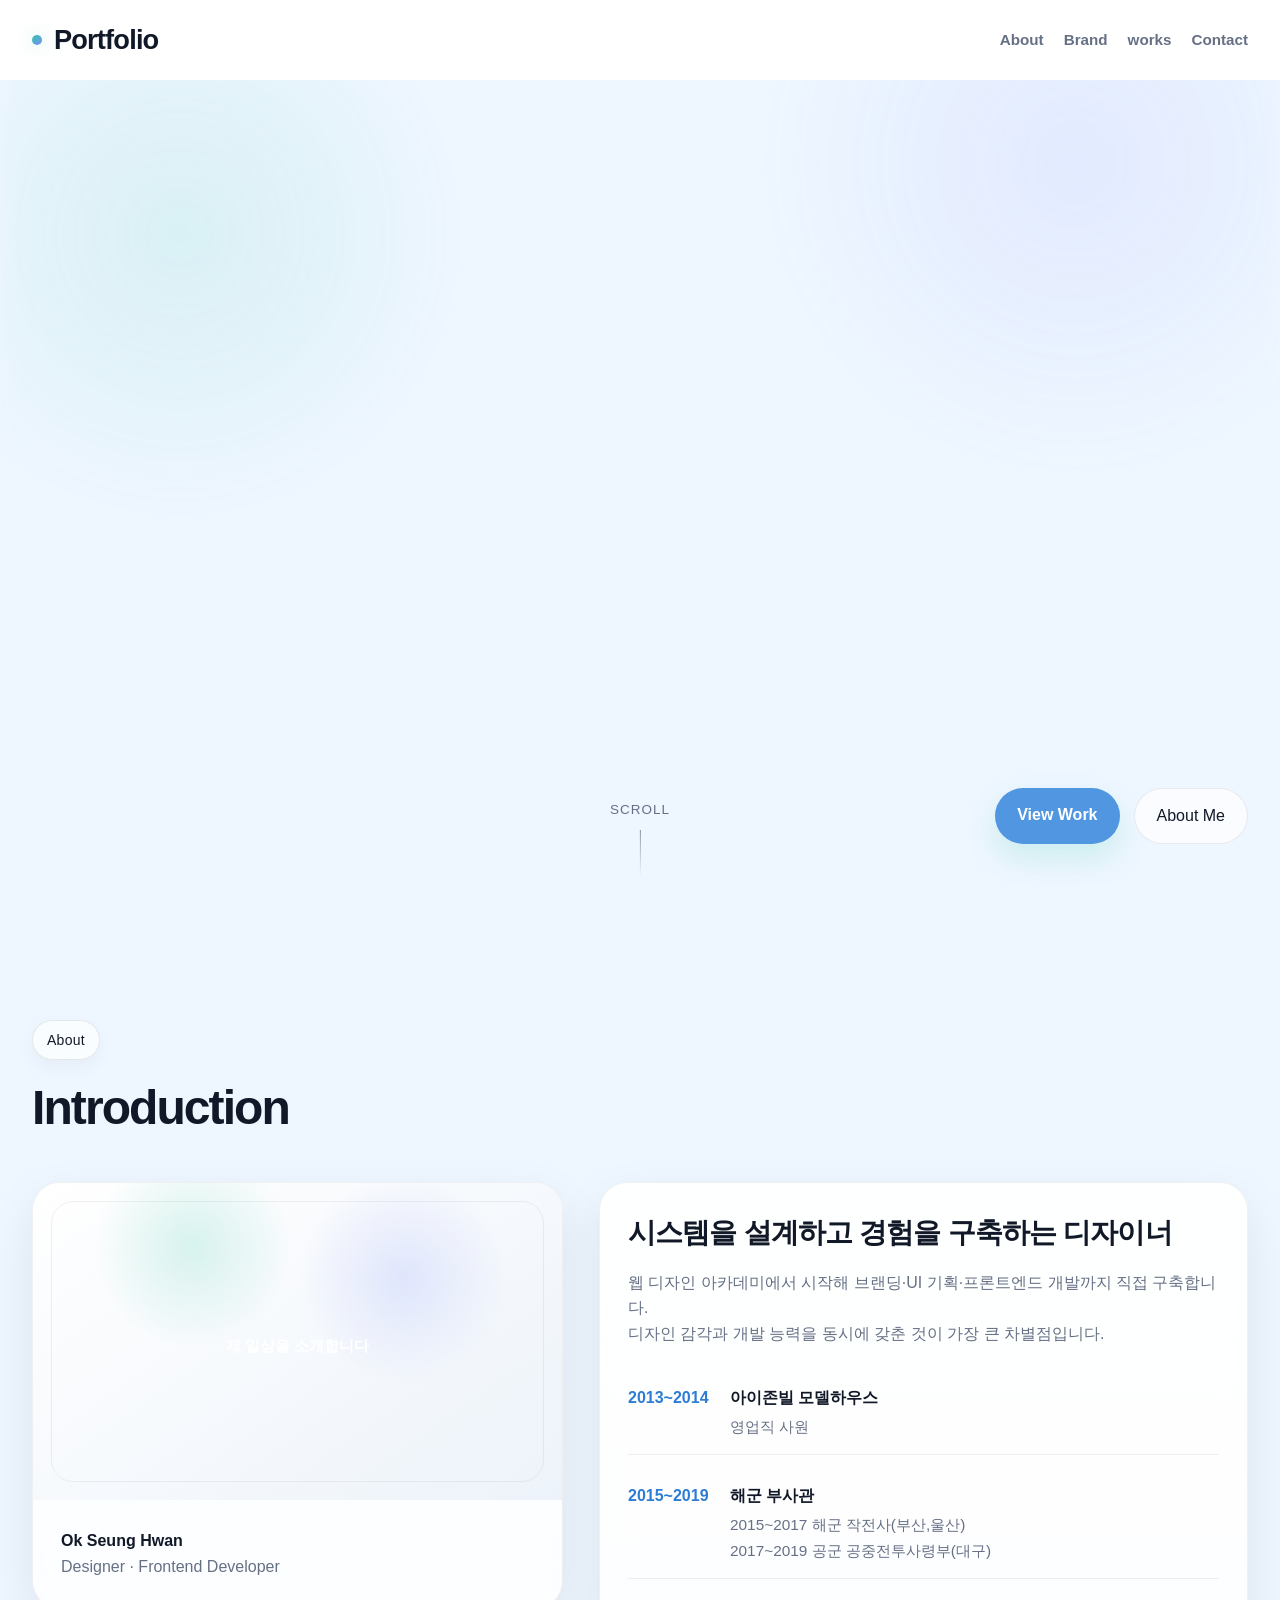
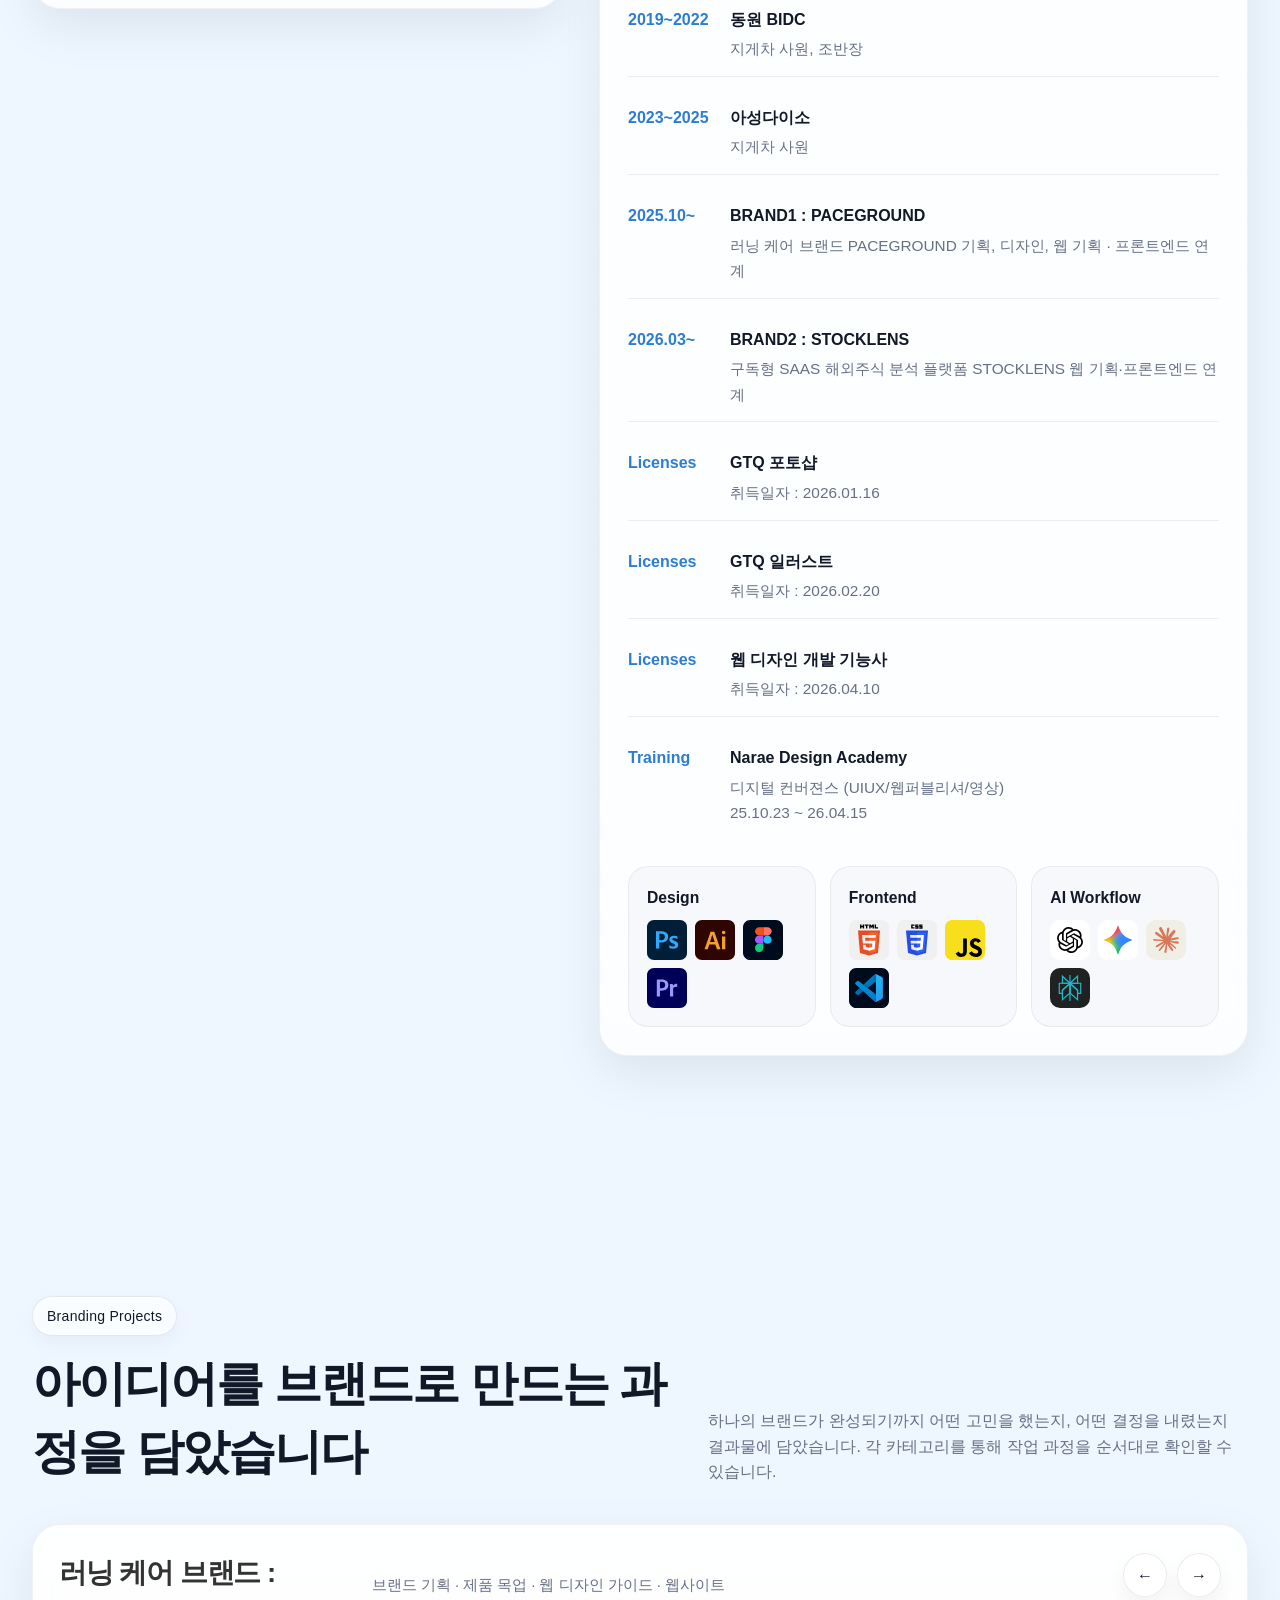
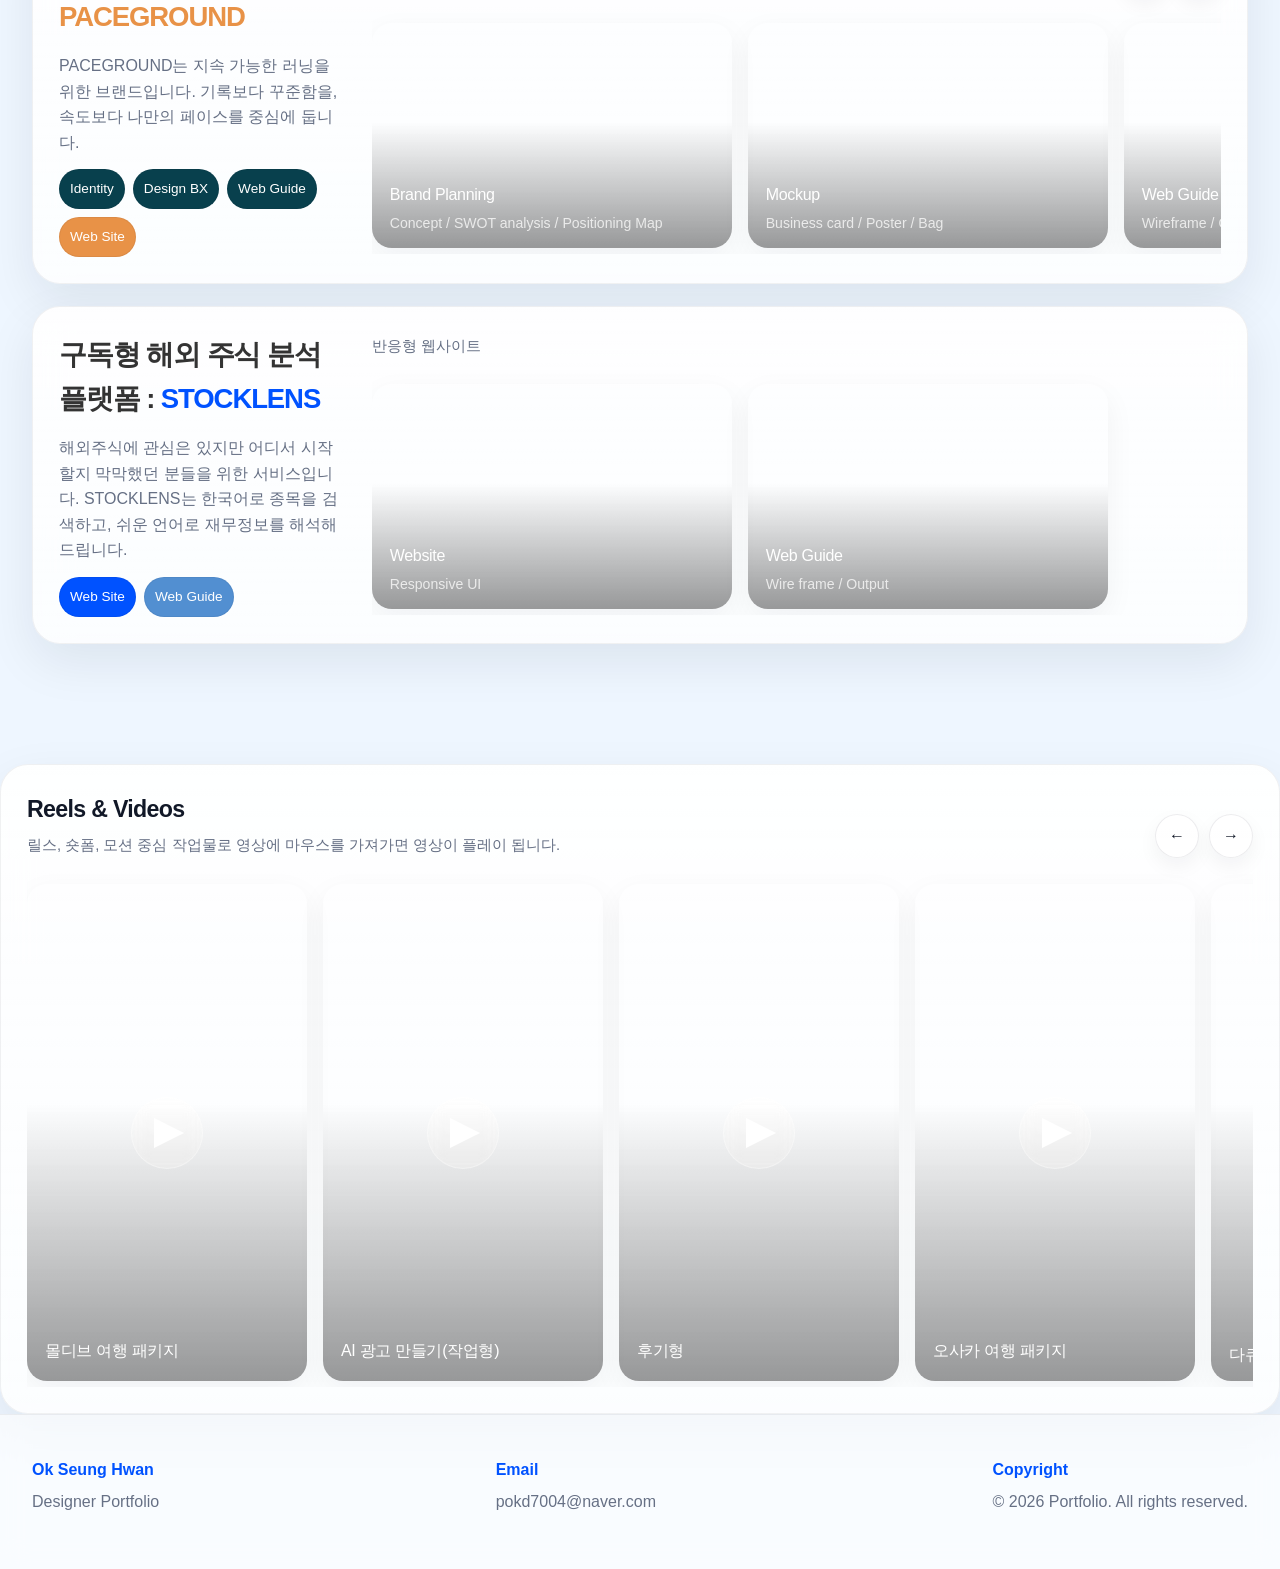
==== commit 30c796bc: "shorts 추가" ====
--- a/index.html
+++ b/index.html
@@ -334,6 +334,123 @@
         </div>
       </div>
     </section>
+
+
+
+
+    <section class="card work-row reveal reveal-scale">
+            <div class="work-row-head">
+              <div>
+                <h3>Reels & Videos</h3>
+                <p>릴스, 숏폼, 모션 중심 작업물로 영상에 마우스를 가져가면 영상이 플레이 됩니다.</p>
+              </div>
+              <div class="slider-controls">
+                <button class="slider-btn" type="button" data-slider-prev="videoTrack">←</button>
+                <button class="slider-btn" type="button" data-slider-next="videoTrack">→</button>
+              </div>
+            </div>
+            <div class="thumb-track slider-track" id="videoTrack">
+              <article class="reels-thumb thumb-card">
+                <video class="thumb-video" muted loop playsinline preload="metadata">
+                  <source src="assets/video/reels1.mp4" type="video/mp4" />
+                </video>
+                <div class="thumb-play-button" aria-hidden="true">
+                  <span class="thumb-play-icon"></span>
+                </div>
+                <div class="thumb-overlay">
+                  <strong>몰디브 여행 패키지</strong>
+                  <span></span>
+                </div>
+              </article>
+
+              <article class="reels-thumb thumb-card">
+                <video class="thumb-video" muted loop playsinline preload="metadata">
+                  <source src="assets/video/create_shorts.mp4" type="video/mp4" />
+                </video>
+                <div class="thumb-play-button" aria-hidden="true">
+                  <span class="thumb-play-icon"></span>
+                </div>
+                <div class="thumb-overlay">
+                  <strong>AI 광고 만들기(작업형)</strong>
+                  <span></span>
+                </div>
+              </article>
+
+              <article class="reels-thumb thumb-card">
+                <video class="thumb-video" muted loop playsinline preload="metadata">
+                  <source src="assets/video/dental_clinic_1.mp4" type="video/mp4" />
+                </video>
+                <div class="thumb-play-button" aria-hidden="true">
+                  <span class="thumb-play-icon"></span>
+                </div>
+                <div class="thumb-overlay">
+                  <strong>후기형</strong>
+                  <span></span>
+                </div>
+              </article>
+
+              <article class="reels-thumb thumb-card">
+                <video class="thumb-video" muted loop playsinline preload="metadata">
+                  <source src="assets/video/osaka.mp4" type="video/mp4" />
+                </video>
+                <div class="thumb-play-button" aria-hidden="true">
+                  <span class="thumb-play-icon"></span>
+                </div>
+                <div class="thumb-overlay">
+                  <strong>오사카 여행 패키지</strong>
+                  <span></span>
+                </div>
+              </article>
+
+              <article class="reels-thumb thumb-card">
+                <video class="thumb-video" muted loop playsinline preload="metadata">
+                  <source src="assets/video/branding_2.mp4" type="video/mp4" />
+                </video>
+                <div class="thumb-play-button" aria-hidden="true">
+                  <span class="thumb-play-icon"></span>
+                </div>
+                <div class="thumb-overlay">
+                  <strong>다큐멘터리형 </strong>
+
+                </div>
+              </article>
+
+              <article class="reels-thumb thumb-card">
+                <video class="thumb-video" muted loop playsinline preload="metadata">
+                  <source src="assets/video/Reels_sample_01.mp4" type="video/mp4" />
+                </video>
+                <div class="thumb-play-button" aria-hidden="true">
+                  <span class="thumb-play-icon"></span>
+                </div>
+                <div class="thumb-overlay">
+                  <strong>Reel Project F</strong>
+                  <span>Brand Intro</span>
+                </div>
+              </article>
+              <!-- <article class="reels-thumb thumb-card modal-card" data-modal-title="Reel Project F"
+                data-modal-description="브랜드 인트로 영상입니다." data-modal-role="Motion Design / Short-form"
+                data-modal-tools="Premiere Pro, AI Video" data-modal-video="Reel preview area"
+                data-modal-link="https://example.com">
+                <video class="thumb-video" muted loop playsinline preload="metadata">
+                  <source src="assets/video/Reels_sample_01.mp4" type="video/mp4" />
+                </video>
+                <div class="thumb-play-button" aria-hidden="true">
+                  <span class="thumb-play-icon"></span>
+                </div>
+                <div class="thumb-overlay">
+                  <strong>Reel Project F</strong>
+                  <span>Brand Intro</span>
+                </div>
+              </article> -->
+            </div>
+          </section>
+        </div>
+      </div>
+    </section>
+
+
+
+
 
 
   </main>
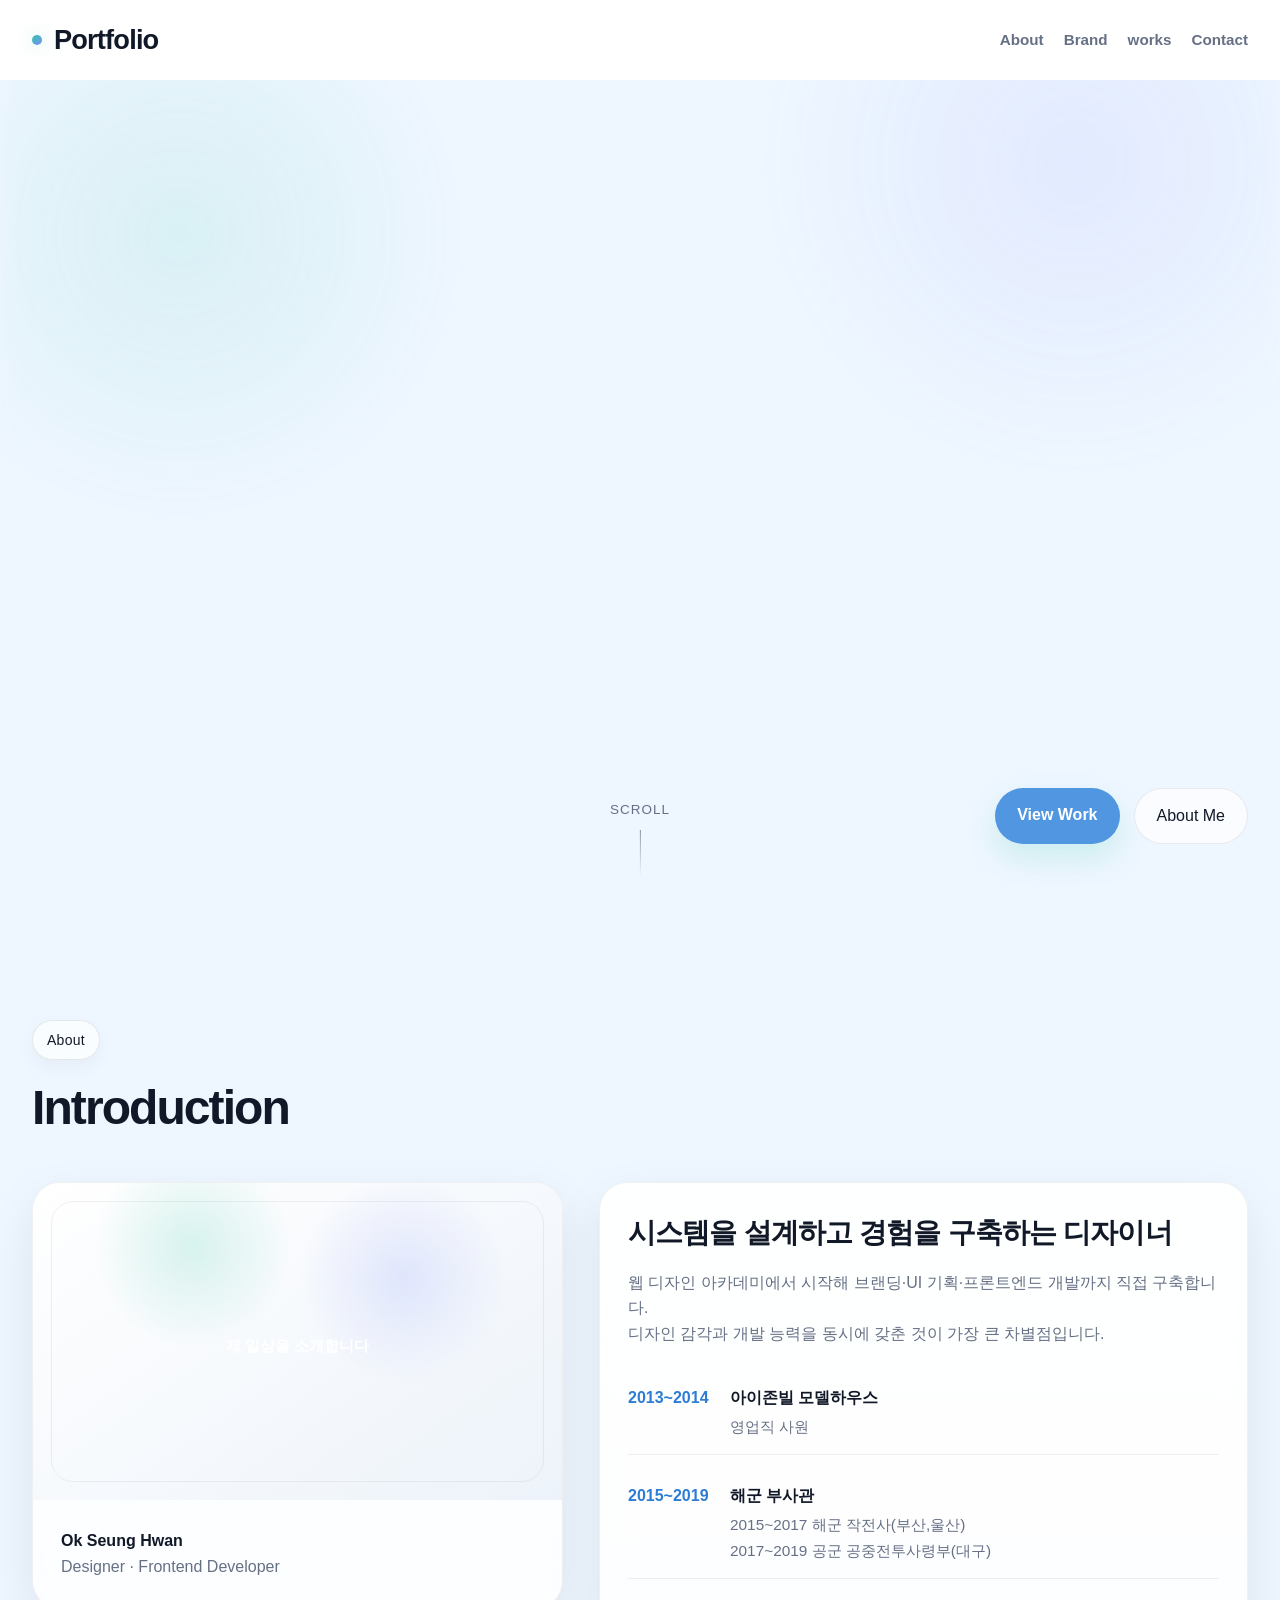
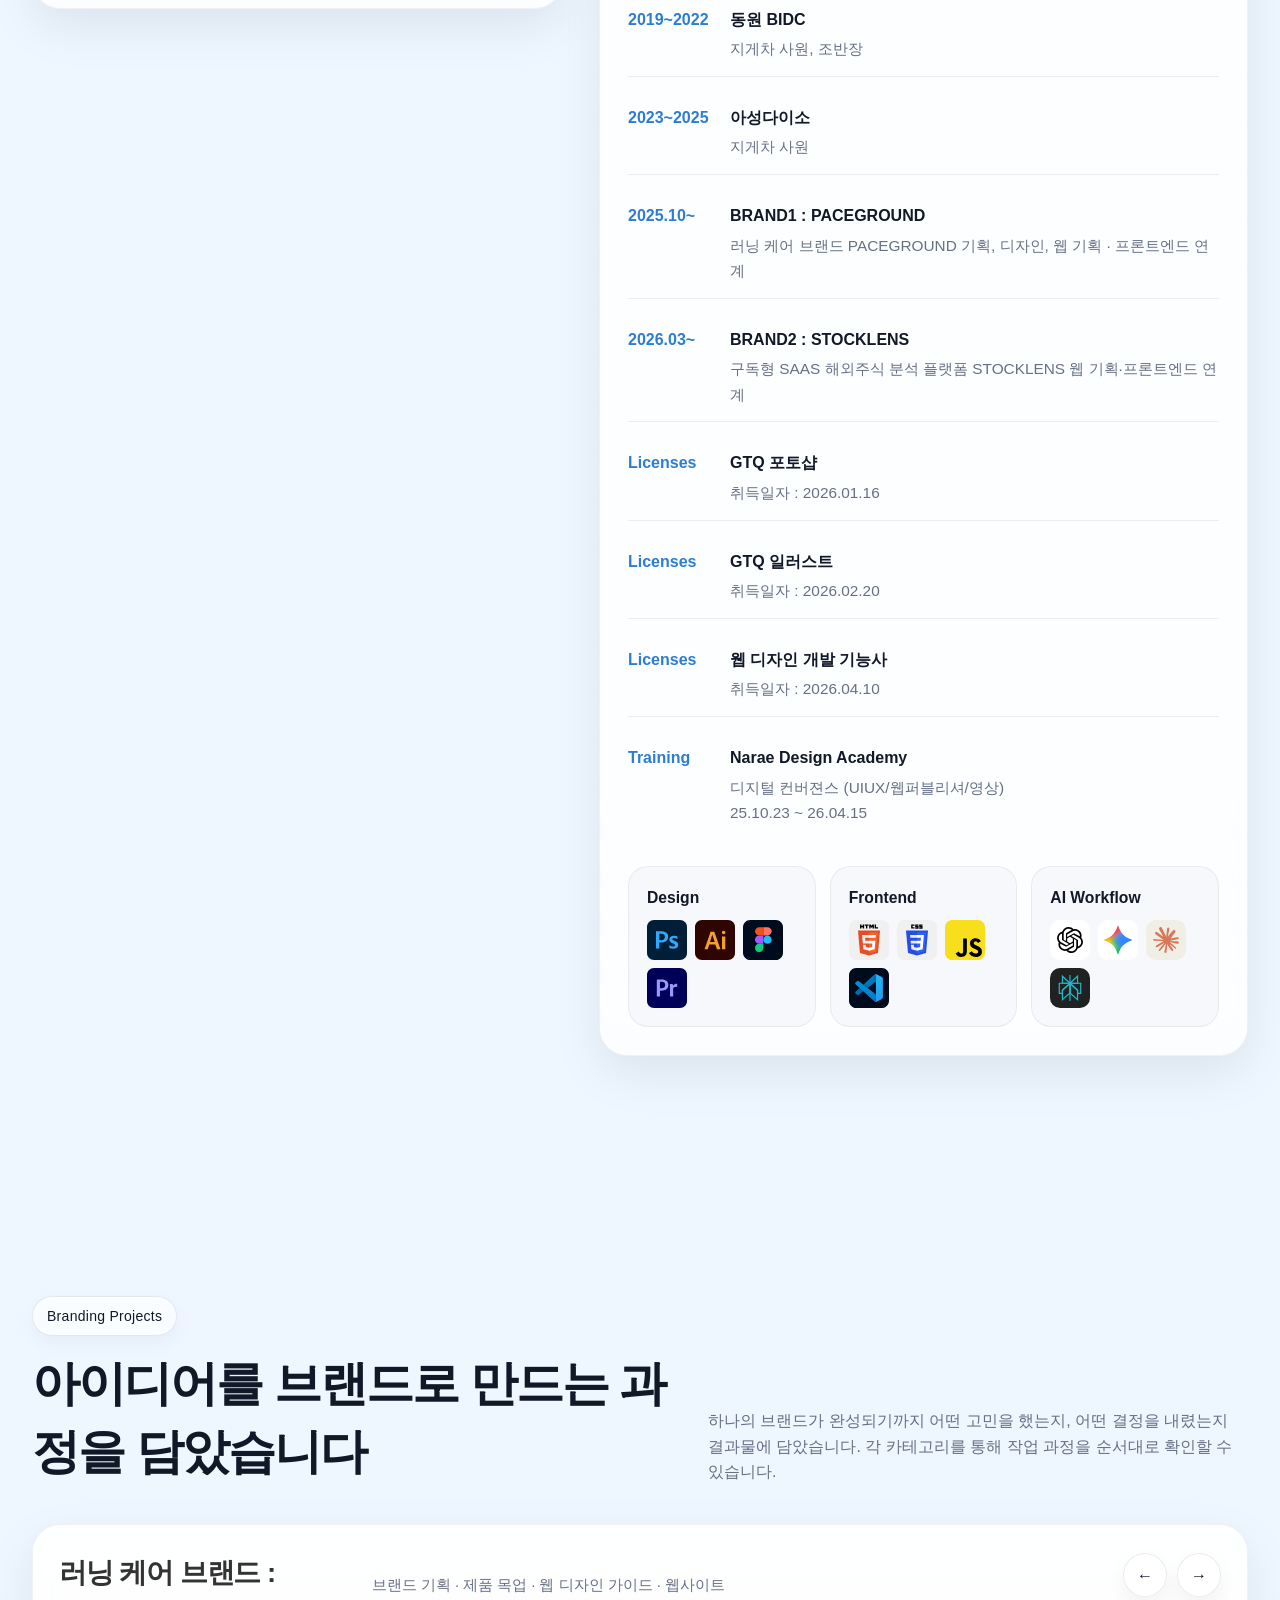
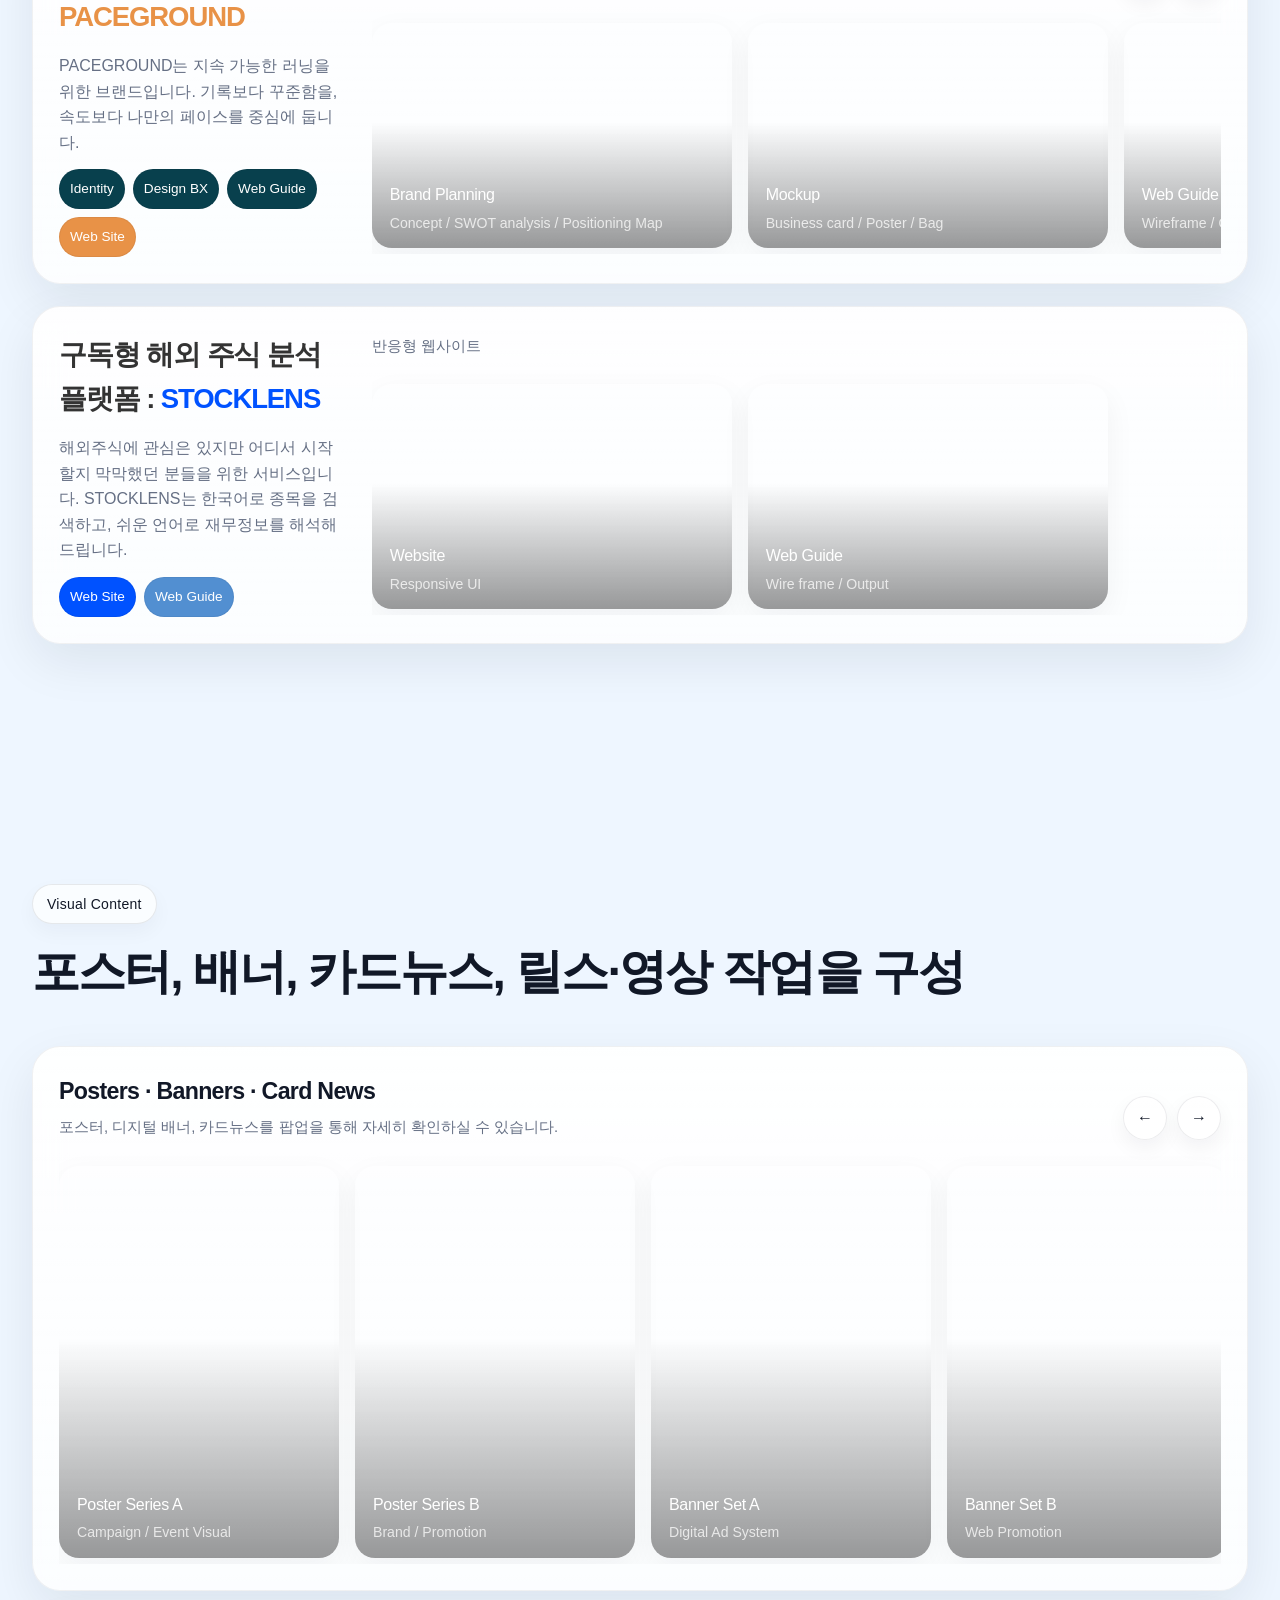
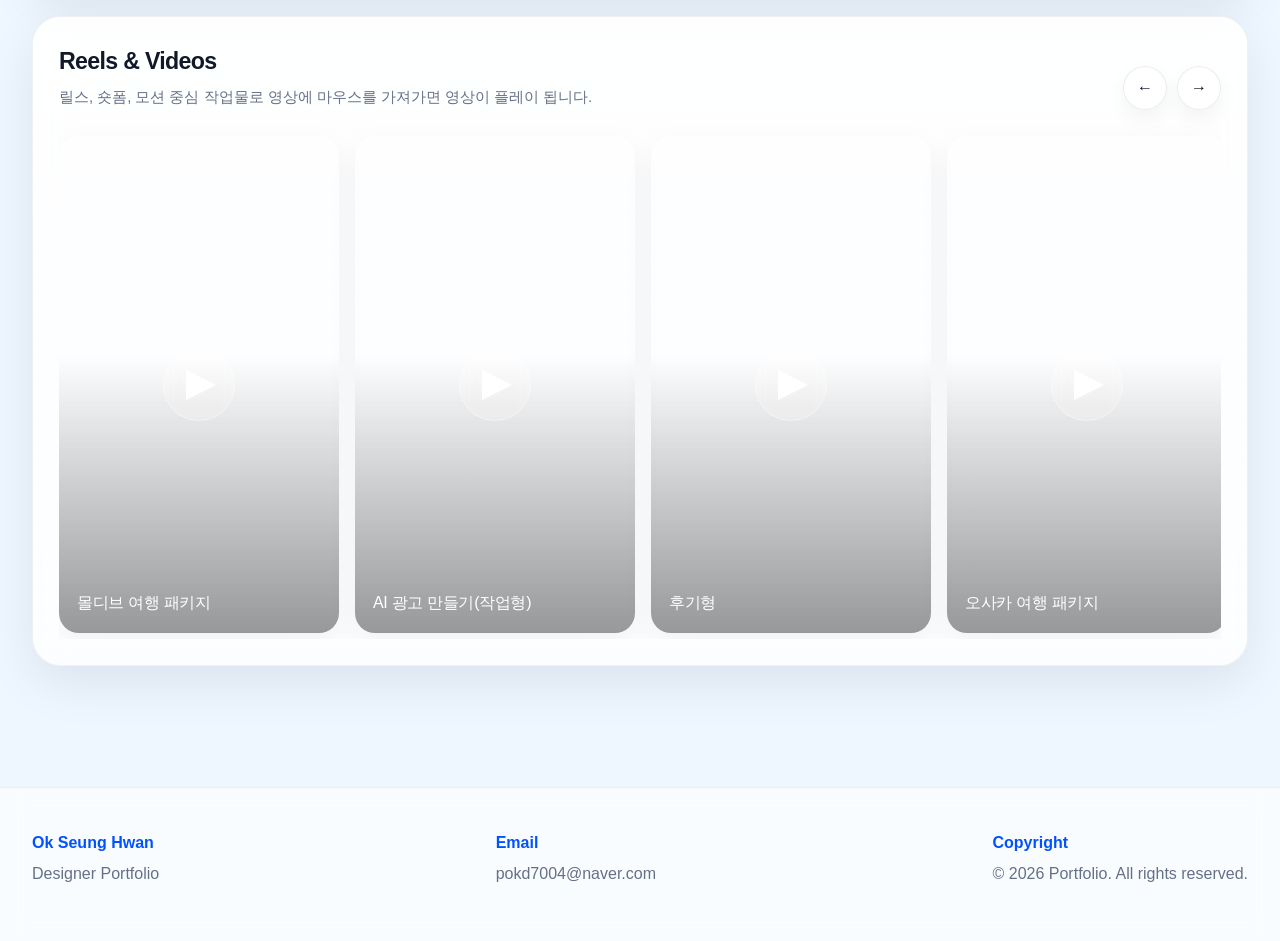
==== commit 27d2ec05: "poster, shorts 추가" ====
--- a/index.html
+++ b/index.html
@@ -217,7 +217,7 @@
               <h3><span class="font_gr">러닝 케어 브랜드 :</span> <br> PACEGROUND</h3>
               <p>
 
-PACEGROUND는 지속 가능한 러닝을 위한 브랜드입니다. 기록보다 꾸준함을, 속도보다 나만의 페이스를 중심에 둡니다.
+                PACEGROUND는 지속 가능한 러닝을 위한 브랜드입니다. 기록보다 꾸준함을, 속도보다 나만의 페이스를 중심에 둡니다.
               </p>
               <div class="brand-meta">
                 <span class="tag"><a href="paceground/guide/bi_guide.html" target="_blank">Identity</a></span>
@@ -246,7 +246,8 @@
                         <source src="assets/video/main_2.mp4" type="video/mp4" />
                       </video>
                   </div>
-                  <div class="thumb-overlay"><strong>Brand Planning</strong><span>Concept / SWOT analysis / Positioning Map</span></div>
+                  <div class="thumb-overlay"><strong>Brand Planning</strong><span>Concept / SWOT analysis / Positioning
+                      Map</span></div>
                   </a>
                 </article>
 
@@ -335,10 +336,144 @@
       </div>
     </section>
 
-
-
-
-    <section class="card work-row reveal reveal-scale">
+    <section class="section" id="works">
+      <div class="container">
+        <div class="section-head reveal reveal-scale">
+          <div>
+            <span class="eyebrow">Visual Content</span>
+            <h2>포스터, 배너, 카드뉴스, 릴스·영상 작업을 구성</h2>
+          </div>
+          <!-- <p>
+            정지형 비주얼 작업은 한 줄 안에서 함께 보여주고, 영상 작업은 별도 행으로 분리해 흐름이 자연스럽도록 정리했습니다.
+          </p> -->
+        </div>
+
+        <div class="works-stack">
+          <section class="card work-row reveal reveal-scale">
+            <div class="work-row-head">
+              <div>
+                <h3>Posters · Banners · Card News</h3>
+                <p>포스터, 디지털 배너, 카드뉴스를 팝업을 통해 자세히 확인하실 수 있습니다.</p>
+              </div>
+              <div class="slider-controls">
+                <button class="slider-btn" type="button" data-slider-prev="visualTrack">←</button>
+                <button class="slider-btn" type="button" data-slider-next="visualTrack">→</button>
+              </div>
+            </div>
+            <div class="thumb-track slider-track" id="visualTrack">
+              <!-- poster / banner 모달 전용 큰 이미지는 data-modal-media="assets/img/원하는파일.jpg" 로 직접 지정 -->
+              <article class="poster-thumb thumb-card modal-card" data-modal-type="poster"
+                data-modal-title="Poster Series A"
+                data-modal-description="이벤트 홍보용 포스터 시리즈입니다. 타이포그래피와 무드 중심의 키비주얼 작업입니다." data-modal-role="Poster Design"
+                data-modal-tools="Photoshop, Illustrator"
+                data-modal-summary="전시/행사 성격의 키비주얼 포스터 시리즈입니다. 메인 타이포와 무드 중심 그래픽으로 메시지를 압축해 전달합니다."
+                data-modal-meta1-label="Format" data-modal-meta1-value="A2 Poster / Digital Adaptation"
+                data-modal-meta2-label="Client" data-modal-meta2-value="Brand Campaign" data-modal-meta3-label="Year"
+                data-modal-meta3-value="2026" data-modal-meta4-label="Concept"
+                data-modal-meta4-value="Bold Type / Minimal Mood" data-modal-tags="Typography, Campaign, Key Visual"
+                data-modal-note-title="Editable Note"
+                data-modal-note="이 영역은 포스터 전용 메모 박스입니다. 전시 개요, 인쇄 사양, 제작 포인트 등으로 자유롭게 수정하면 됩니다."
+                data-modal-video="Poster motion teaser area" data-modal-link="https://example.com"
+                data-modal-media="assets/img/poster_thumbnail_sample.jpg">
+                <video class="thumb-video" muted loop playsinline preload="metadata">
+                  <source src="assets/video/straw.mp4" type="video/mp4" />
+                </video>
+                <div class="thumb-overlay"><strong>Poster Series A</strong><span>Campaign / Event Visual</span></div>
+              </article>
+
+              <article class="poster-thumb thumb-card modal-card" data-modal-type="poster"
+                data-modal-title="Poster Series B" data-modal-description="브랜드 포스터 시리즈입니다."
+                data-modal-role="Poster Design" data-modal-tools="Photoshop"
+                data-modal-summary="브랜드 무드를 중심으로 전개한 포스터 시리즈입니다." data-modal-meta1-label="Format"
+                data-modal-meta1-value="B1 / SNS Poster" data-modal-meta2-label="Client"
+                data-modal-meta2-value="Brand Promotion" data-modal-meta3-label="Year" data-modal-meta3-value="2026"
+                data-modal-meta4-label="Concept" data-modal-meta4-value="Graphic Mood"
+                data-modal-tags="Poster, Branding" data-modal-note-title="Editable Note"
+                data-modal-note="포스터 프로젝트 설명을 여기서 직접 바꿀 수 있습니다." data-modal-video="Poster preview"
+                data-modal-link="https://example.com" data-modal-media="assets/img/poster_thumbnail_sample.jpg">
+                <video class="thumb-video" muted loop playsinline preload="metadata">
+                  <source src="assets/video/matcha_1.mp4" type="video/mp4" />
+                </video>
+                <div class="thumb-overlay"><strong>Poster Series B</strong><span>Brand / Promotion</span></div>
+              </article>
+
+              <article class="ad-thumb thumb-card modal-card" data-modal-type="banner" data-modal-title="Banner Set A"
+                data-modal-description="디지털 배너 광고 세트입니다." data-modal-role="Banner Design"
+                data-modal-tools="Photoshop, Figma" data-modal-summary="퍼포먼스 배너와 SNS용 변형 소재를 함께 설계한 배너 세트입니다."
+                data-modal-meta1-label="Platform" data-modal-meta1-value="Meta / Web / App"
+                data-modal-meta2-label="Campaign" data-modal-meta2-value="Seasonal Promotion"
+                data-modal-meta3-label="Size" data-modal-meta3-value="1080x1080 / 1200x628"
+                data-modal-meta4-label="Placement" data-modal-meta4-value="Feed / Display / Landing"
+                data-modal-tags="Banner, Performance, SNS" data-modal-note-title="Editable Note"
+                data-modal-note="배너는 플랫폼, 사이즈, CTA 방향 등을 이 박스에서 자유롭게 수정하면 됩니다." data-modal-video="Banner motion preview"
+                data-modal-link="https://example.com" data-modal-media="assets/img/banner_sample.jpeg">
+                <video class="thumb-video" muted loop playsinline preload="metadata">
+                  <source src="assets/video/ad_sample_01.mp4" type="video/mp4" />
+                </video>
+                <div class="thumb-overlay"><strong>Banner Set A</strong><span>Digital Ad System</span></div>
+              </article>
+
+              <article class="ad-thumb thumb-card modal-card" data-modal-type="banner" data-modal-title="Banner Set B"
+                data-modal-description="프로모션 웹 배너 세트입니다." data-modal-role="Banner Design" data-modal-tools="Photoshop"
+                data-modal-summary="웹 프로모션 메인/서브 배너 세트입니다." data-modal-meta1-label="Platform"
+                data-modal-meta1-value="Website" data-modal-meta2-label="Campaign" data-modal-meta2-value="Promotion"
+                data-modal-meta3-label="Size" data-modal-meta3-value="PC / Mobile Responsive"
+                data-modal-meta4-label="Placement" data-modal-meta4-value="Hero / Mid Banner"
+                data-modal-tags="Banner, Web" data-modal-note-title="Editable Note"
+                data-modal-note="배너 프로젝트 설명을 이 텍스트로 바꾸면 됩니다." data-modal-video="Banner motion preview"
+                data-modal-link="https://example.com" data-modal-media="assets/img/banner_sample.jpeg">
+                <video class="thumb-video" muted loop playsinline preload="metadata">
+                  <source src="assets/video/ad_sample_01.mp4" type="video/mp4" />
+                </video>
+                <div class="thumb-overlay"><strong>Banner Set B</strong><span>Web Promotion</span></div>
+              </article>
+
+              <article class="cardnews-thumb thumb-card modal-card" data-modal-type="cardnews"
+                data-modal-title="Card News Series A"
+                data-modal-description="브랜드 메시지를 카드뉴스 형식으로 재구성한 시리즈입니다. 모달에서 여러 장의 카드뉴스를 순서대로 확인할 수 있습니다."
+                data-modal-role="Card News Design" data-modal-tools="Photoshop, Illustrator"
+                data-modal-summary="인스타그램 캐러셀 형식의 카드뉴스입니다. 첫 장에서 주제를 제시하고 뒤로 갈수록 정보 흐름이 이어지도록 구성했습니다."
+                data-modal-meta1-label="Topic" data-modal-meta1-value="Brand Story" data-modal-meta2-label="Pages"
+                data-modal-meta2-value="7 Pages" data-modal-meta3-label="Flow"
+                data-modal-meta3-value="Cover → Info → CTA" data-modal-meta4-label="Style"
+                data-modal-meta4-value="Editorial Carousel" data-modal-tags="Card News, Carousel, Storytelling"
+                data-modal-note-title="Editable Note"
+                data-modal-note="카드뉴스는 페이지 흐름, 표지 방향, 정보 구성 방식 등을 이 박스에서 자유롭게 수정할 수 있습니다."
+                data-modal-video="Card news preview" data-modal-link="https://example.com"
+                data-modal-images="assets/image/card1.jpg|assets/image/card2.jpg|assets/image/card3.jpg|assets/image/card4.jpg|assets/image/card5.jpg|assets/image/card6.jpg">
+                <div class="thumb-image">
+                  <img src="assets/image/card2.jpg" alt="card news">
+                </div>
+                <div class="thumb-overlay"><strong>Card News Series A</strong><span>Brand Story / Slide Deck</span>
+                </div>
+              </article>
+
+              <article class="cardnews-thumb thumb-card modal-card" data-modal-type="cardnews"
+                data-modal-title="Card News Series B" data-modal-description="프로모션 콘텐츠를 정보형 카드뉴스로 정리한 작업입니다."
+                data-modal-role="Card News Design" data-modal-tools="Photoshop, Figma"
+                data-modal-summary="정보 전달 중심의 프로모션 카드뉴스입니다." data-modal-meta1-label="Topic"
+                data-modal-meta1-value="Promotion" data-modal-meta2-label="Pages" data-modal-meta2-value="7 Pages"
+                data-modal-meta3-label="Flow" data-modal-meta3-value="Intro → Detail → CTA"
+                data-modal-meta4-label="Style" data-modal-meta4-value="Clean Info Layout"
+                data-modal-tags="Promotion, Information" data-modal-note-title="Editable Note"
+                data-modal-note="카드뉴스 프로젝트용 자유 메모 영역입니다." data-modal-video="Card news preview"
+                data-modal-link="https://example.com"
+                data-modal-images="assets/image/card1.jpg|assets/img/CardNews2.png|assets/img/CardNews3.png|assets/img/CardNews4.png|assets/img/CardNews5.png|assets/img/CardNews6.png|assets/img/CardNews7.png">
+                <div class="thumb-image">
+                  <img src="assets/img/CardNews1.png" alt="card news">
+                </div>
+                <div class="thumb-overlay"><strong>Card News Series B</strong><span>Promotion / Information</span></div>
+              </article>
+
+
+
+
+
+            </div>
+          </section>
+
+
+          <section class="card work-row reveal reveal-scale">
             <div class="work-row-head">
               <div>
                 <h3>Reels & Videos</h3>
@@ -417,14 +552,14 @@
 
               <article class="reels-thumb thumb-card">
                 <video class="thumb-video" muted loop playsinline preload="metadata">
-                  <source src="assets/video/Reels_sample_01.mp4" type="video/mp4" />
+                  <source src="assets/video/tripdoor_2.mp4" type="video/mp4" />
                 </video>
                 <div class="thumb-play-button" aria-hidden="true">
                   <span class="thumb-play-icon"></span>
                 </div>
                 <div class="thumb-overlay">
-                  <strong>Reel Project F</strong>
-                  <span>Brand Intro</span>
+                  <strong>여행 브랜드 기획</strong>
+                  <span></span>
                 </div>
               </article>
               <!-- <article class="reels-thumb thumb-card modal-card" data-modal-title="Reel Project F"
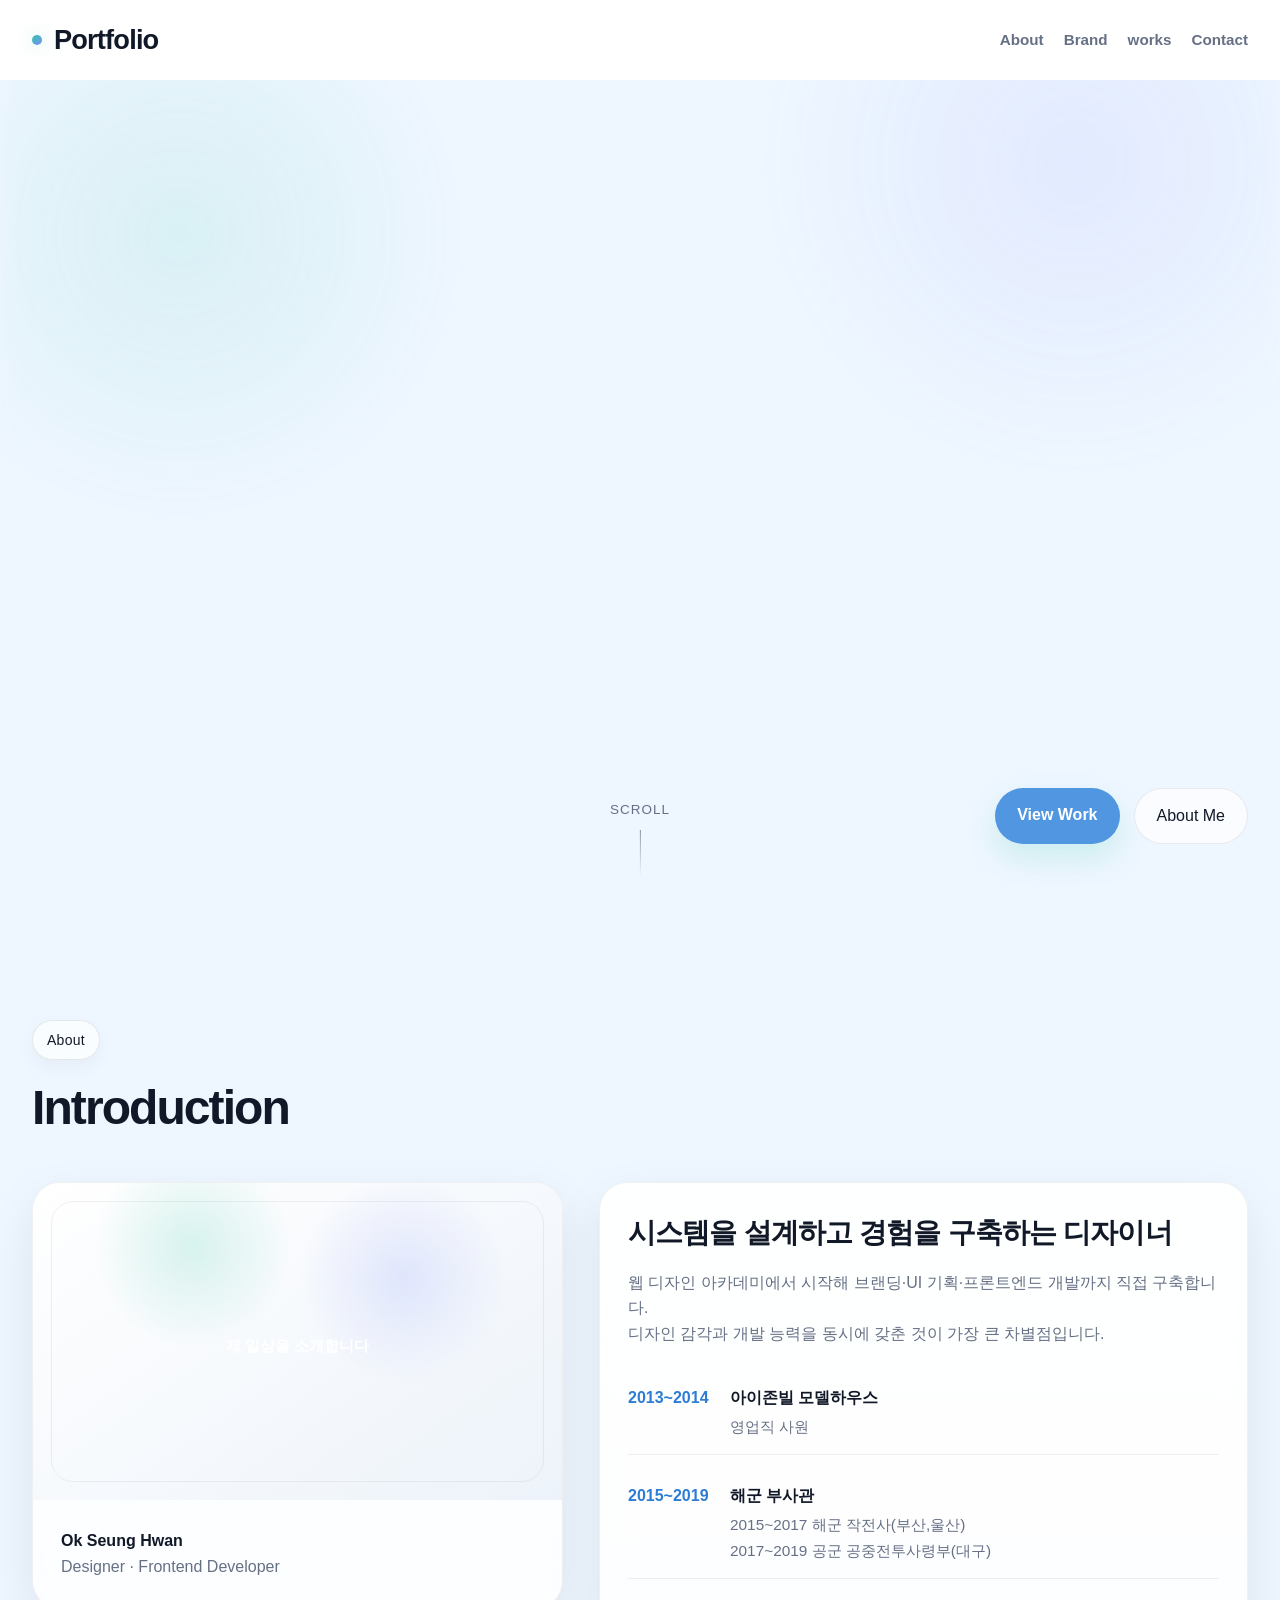
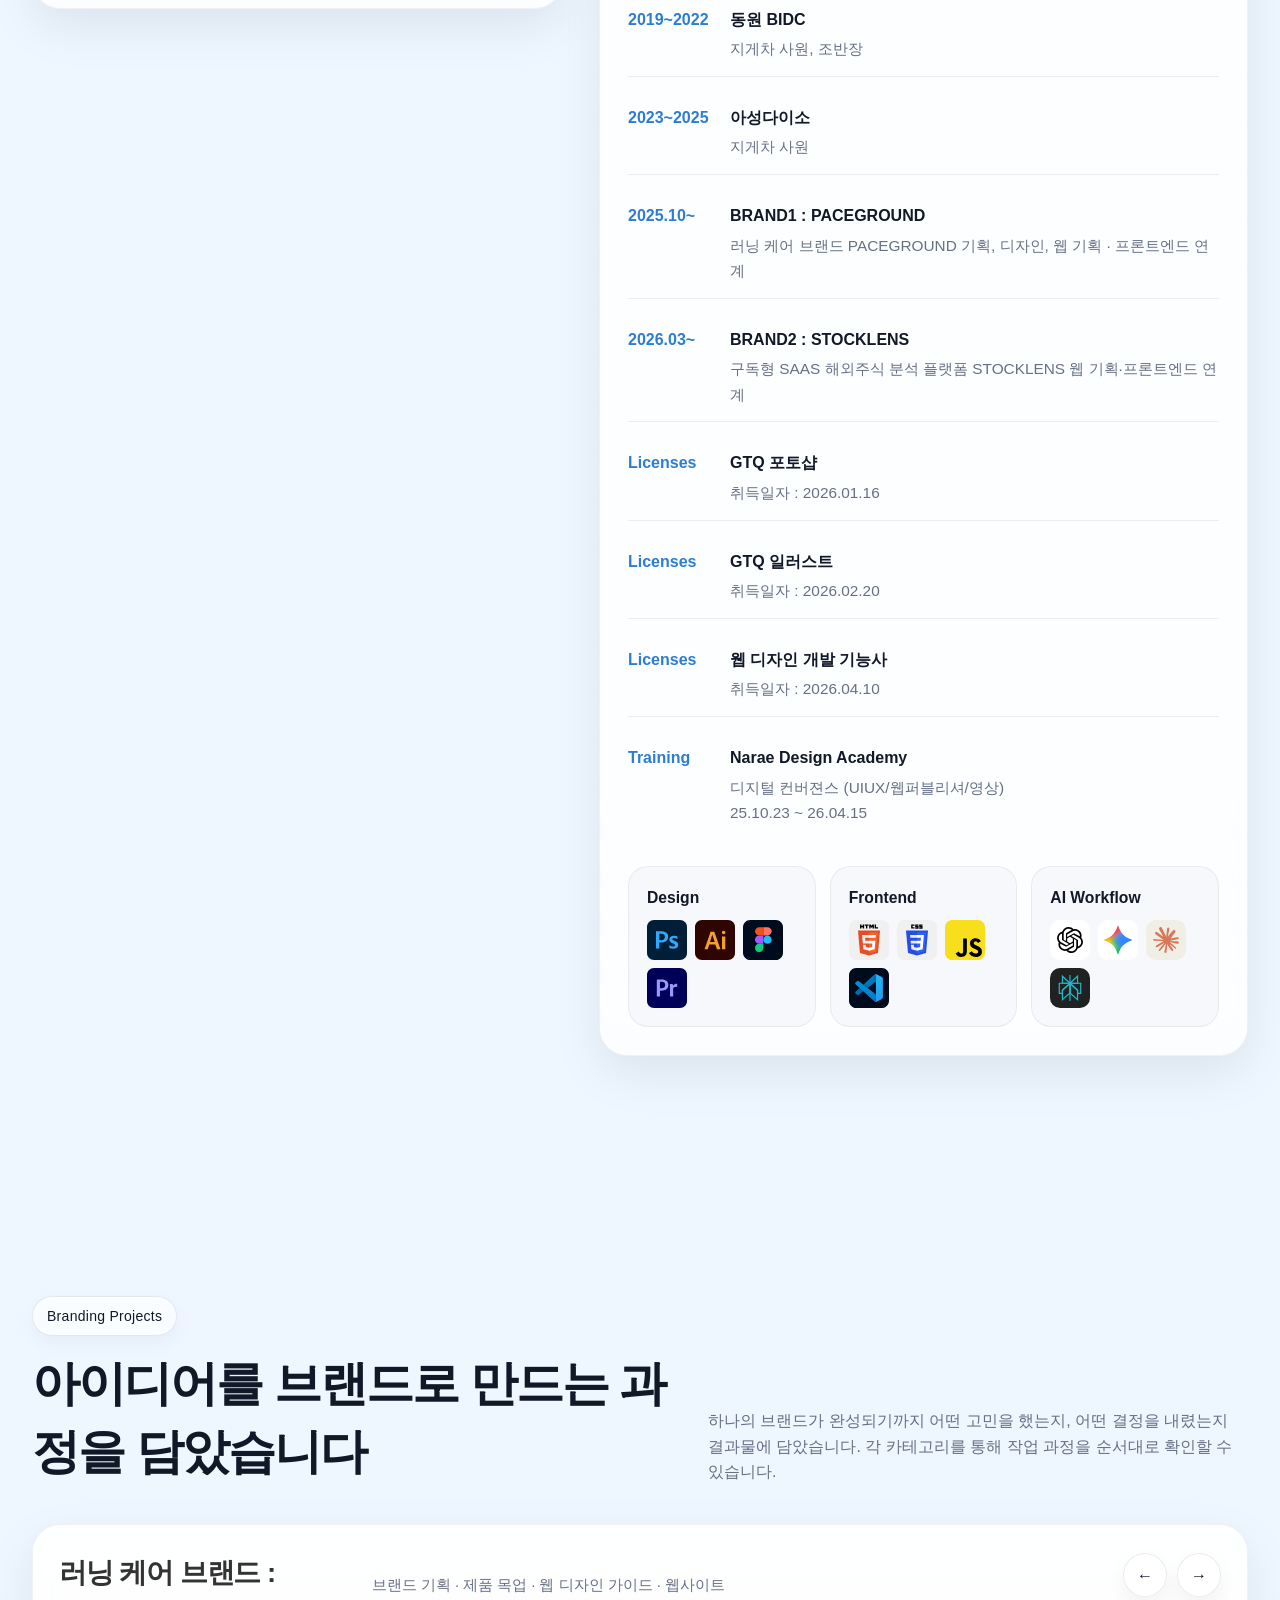
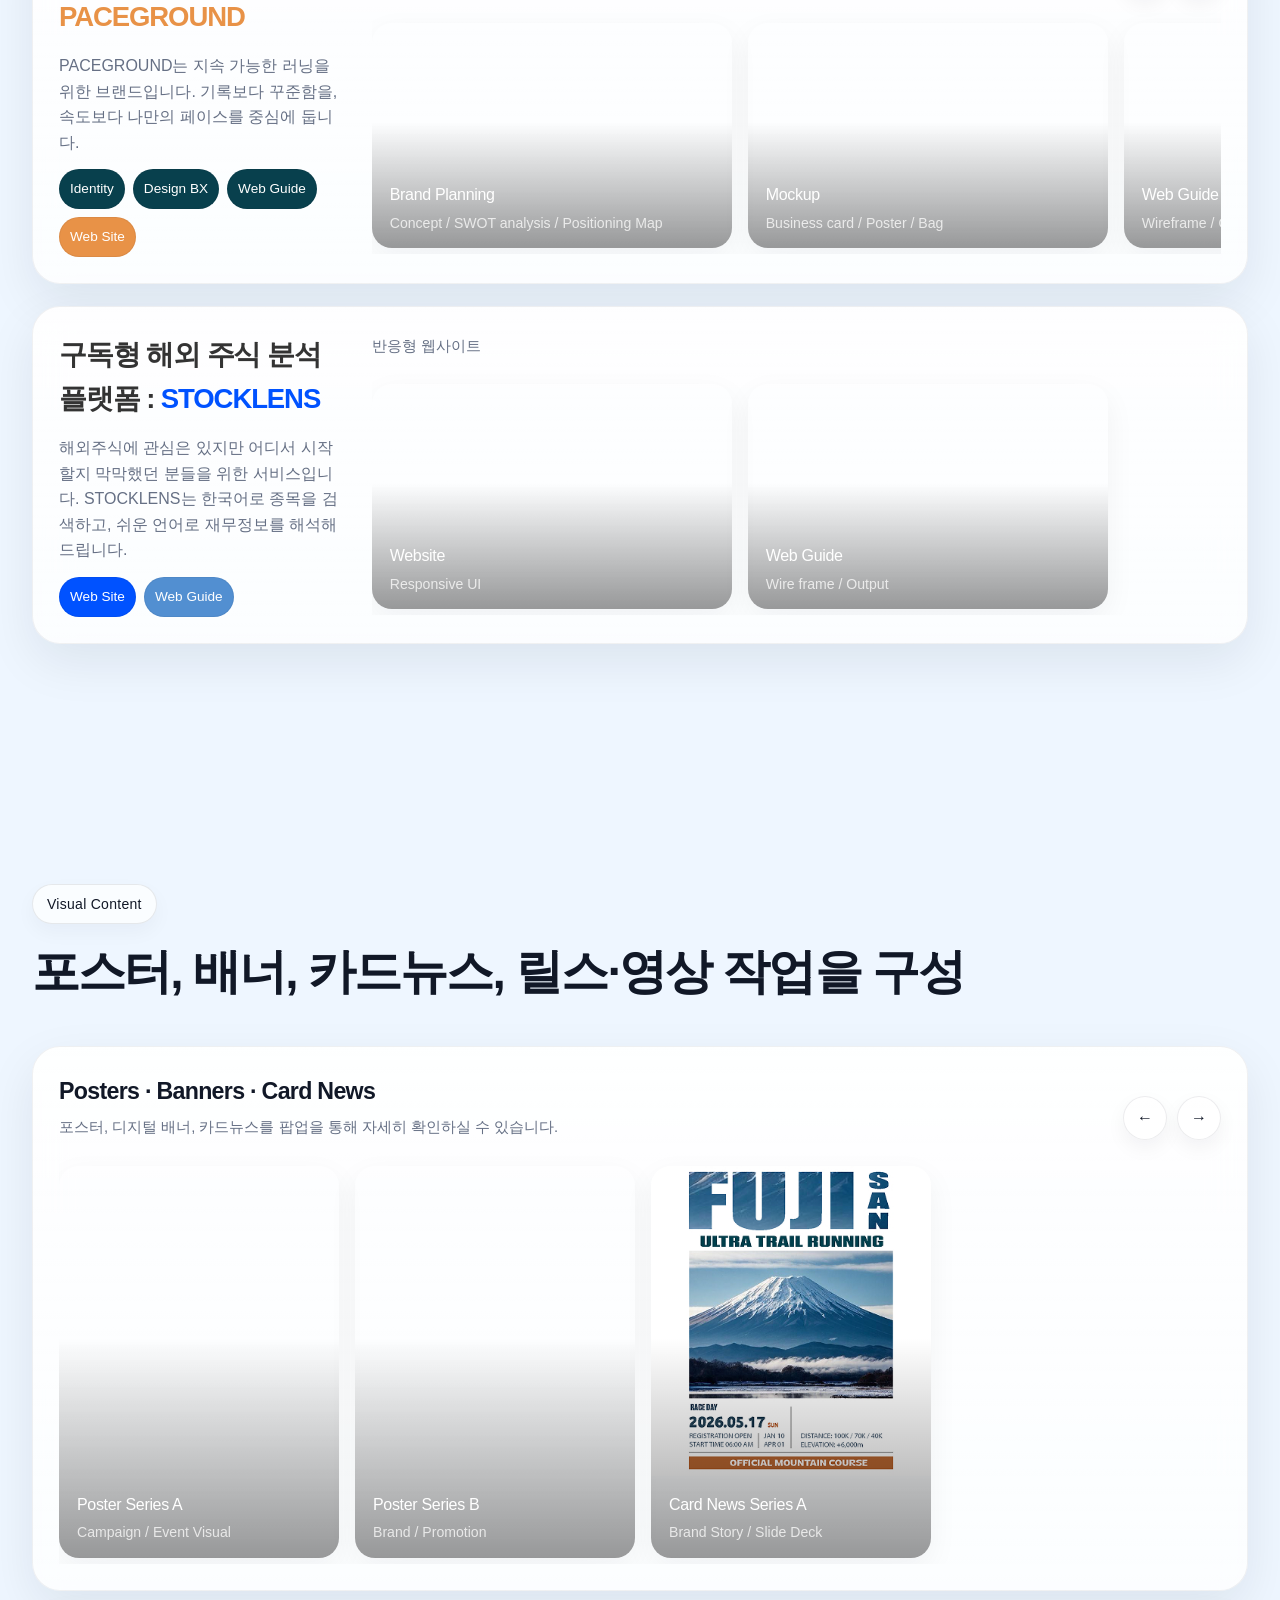
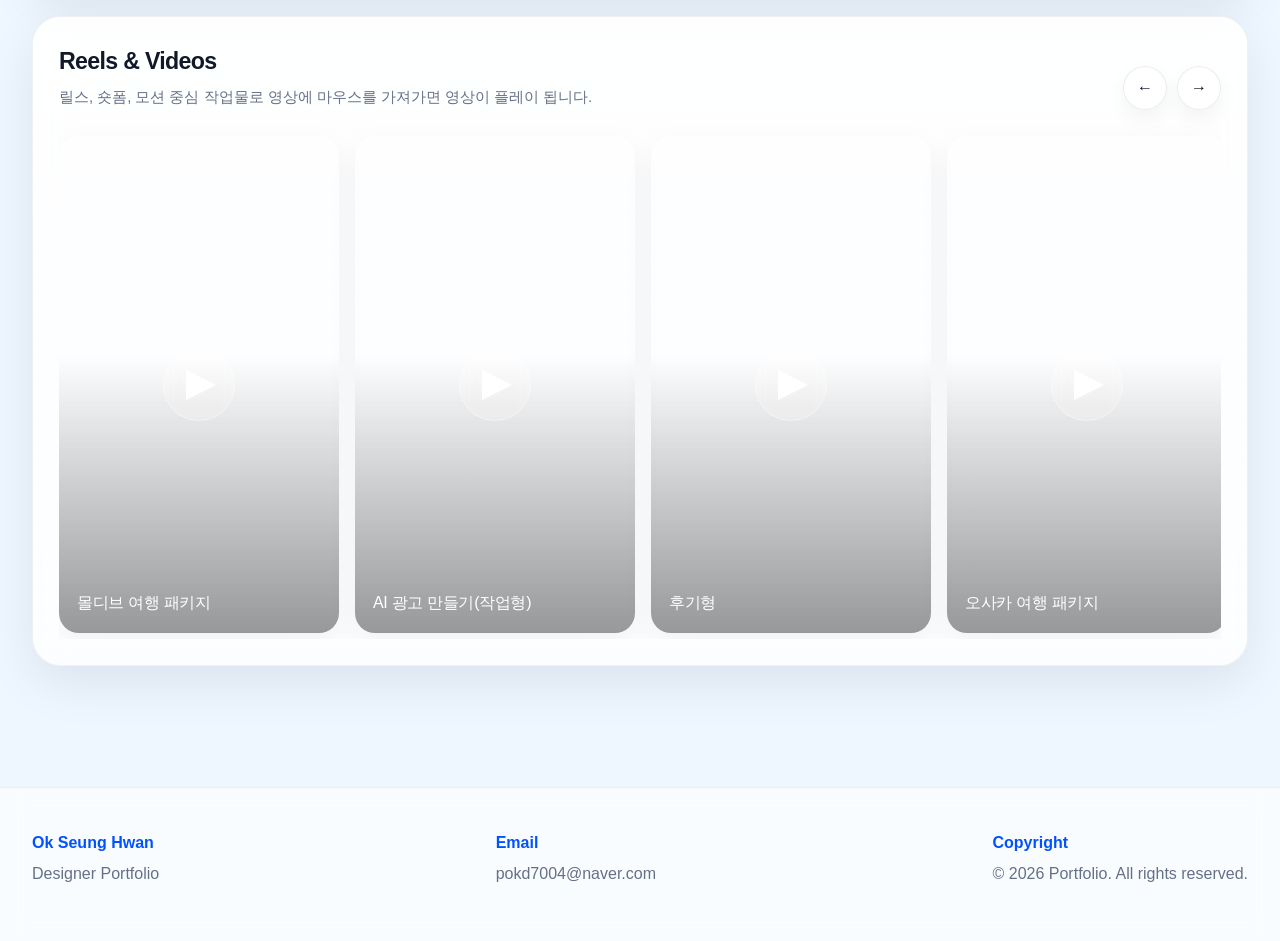
==== commit 06c99c73: "불필요항목 제거" ====
--- a/index.html
+++ b/index.html
@@ -397,7 +397,7 @@
                 <div class="thumb-overlay"><strong>Poster Series B</strong><span>Brand / Promotion</span></div>
               </article>
 
-              <article class="ad-thumb thumb-card modal-card" data-modal-type="banner" data-modal-title="Banner Set A"
+              <!-- <article class="ad-thumb thumb-card modal-card" data-modal-type="banner" data-modal-title="Banner Set A"
                 data-modal-description="디지털 배너 광고 세트입니다." data-modal-role="Banner Design"
                 data-modal-tools="Photoshop, Figma" data-modal-summary="퍼포먼스 배너와 SNS용 변형 소재를 함께 설계한 배너 세트입니다."
                 data-modal-meta1-label="Platform" data-modal-meta1-value="Meta / Web / App"
@@ -411,9 +411,9 @@
                   <source src="assets/video/ad_sample_01.mp4" type="video/mp4" />
                 </video>
                 <div class="thumb-overlay"><strong>Banner Set A</strong><span>Digital Ad System</span></div>
-              </article>
-
-              <article class="ad-thumb thumb-card modal-card" data-modal-type="banner" data-modal-title="Banner Set B"
+              </article> -->
+
+              <!-- <article class="ad-thumb thumb-card modal-card" data-modal-type="banner" data-modal-title="Banner Set B"
                 data-modal-description="프로모션 웹 배너 세트입니다." data-modal-role="Banner Design" data-modal-tools="Photoshop"
                 data-modal-summary="웹 프로모션 메인/서브 배너 세트입니다." data-modal-meta1-label="Platform"
                 data-modal-meta1-value="Website" data-modal-meta2-label="Campaign" data-modal-meta2-value="Promotion"
@@ -426,7 +426,7 @@
                   <source src="assets/video/ad_sample_01.mp4" type="video/mp4" />
                 </video>
                 <div class="thumb-overlay"><strong>Banner Set B</strong><span>Web Promotion</span></div>
-              </article>
+              </article> -->
 
               <article class="cardnews-thumb thumb-card modal-card" data-modal-type="cardnews"
                 data-modal-title="Card News Series A"
@@ -448,7 +448,7 @@
                 </div>
               </article>
 
-              <article class="cardnews-thumb thumb-card modal-card" data-modal-type="cardnews"
+              <!-- <article class="cardnews-thumb thumb-card modal-card" data-modal-type="cardnews"
                 data-modal-title="Card News Series B" data-modal-description="프로모션 콘텐츠를 정보형 카드뉴스로 정리한 작업입니다."
                 data-modal-role="Card News Design" data-modal-tools="Photoshop, Figma"
                 data-modal-summary="정보 전달 중심의 프로모션 카드뉴스입니다." data-modal-meta1-label="Topic"
@@ -463,7 +463,7 @@
                   <img src="assets/img/CardNews1.png" alt="card news">
                 </div>
                 <div class="thumb-overlay"><strong>Card News Series B</strong><span>Promotion / Information</span></div>
-              </article>
+              </article> -->
 
 
 
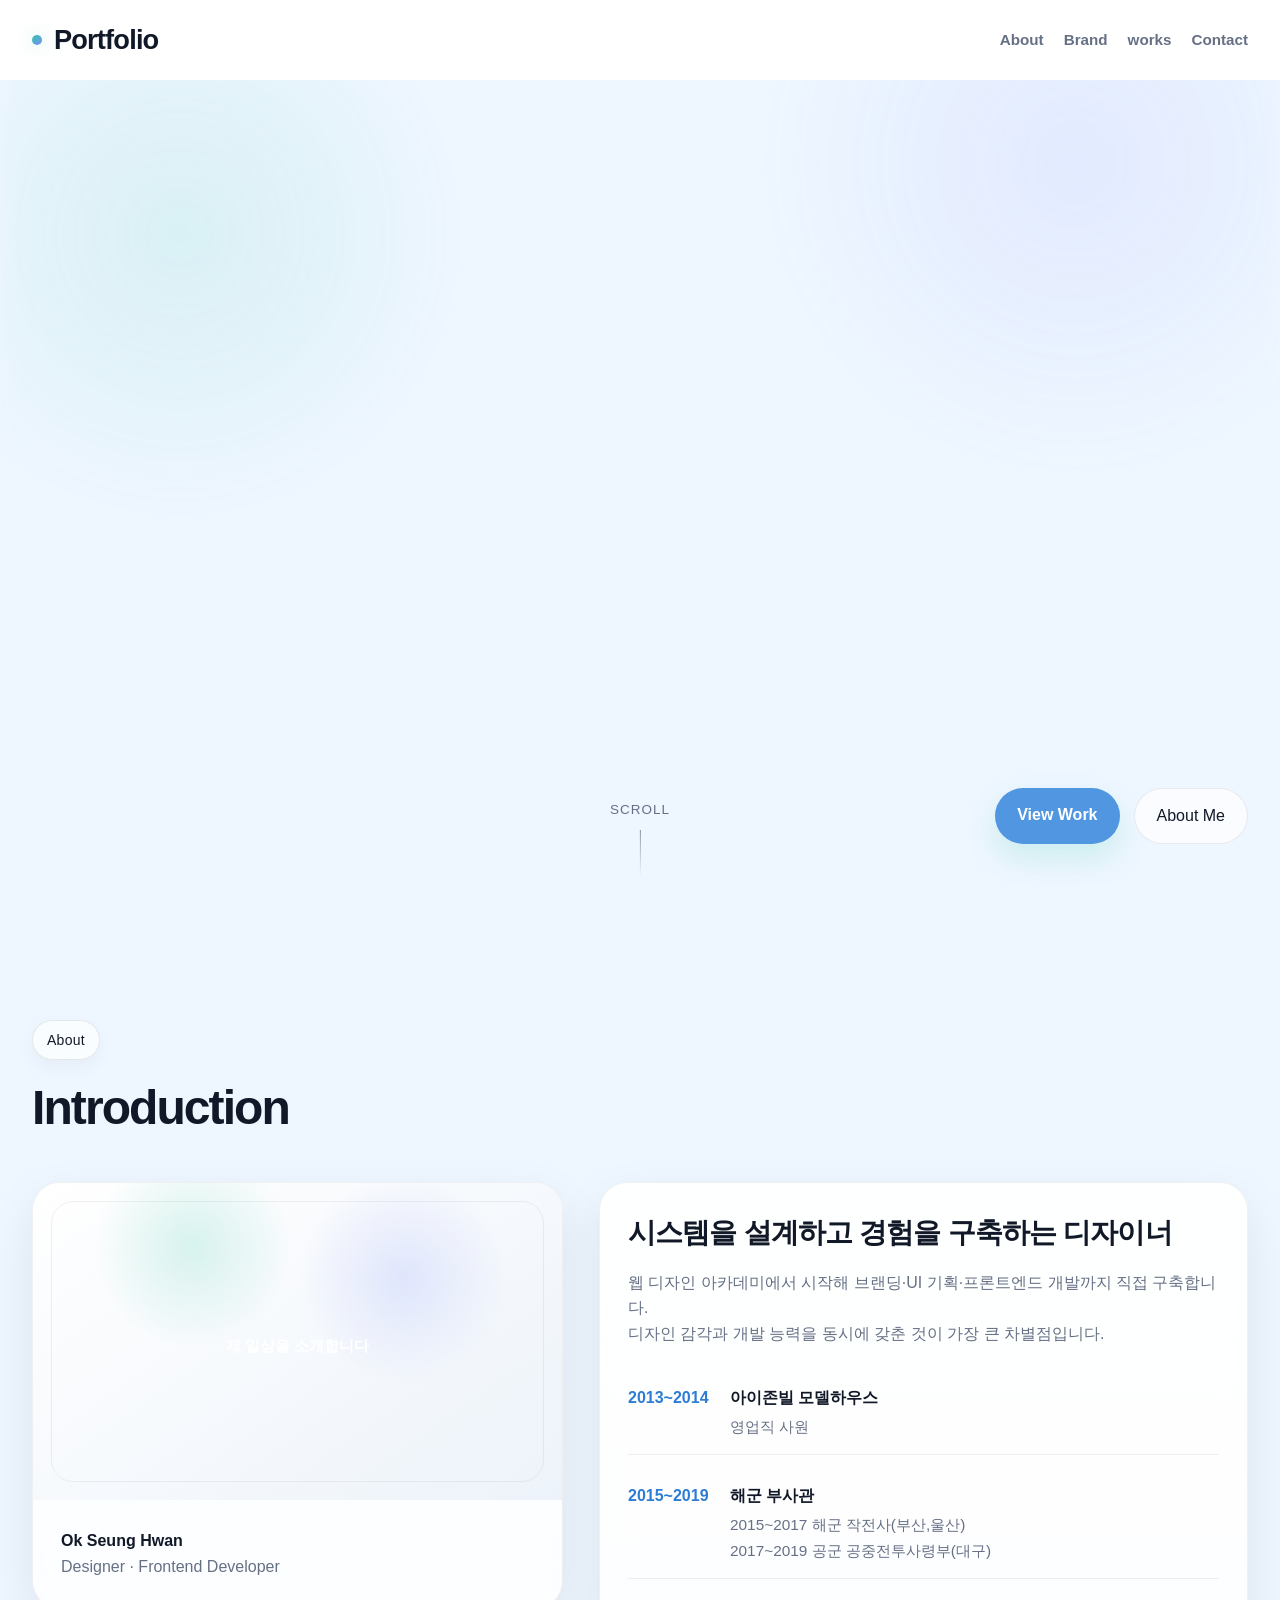
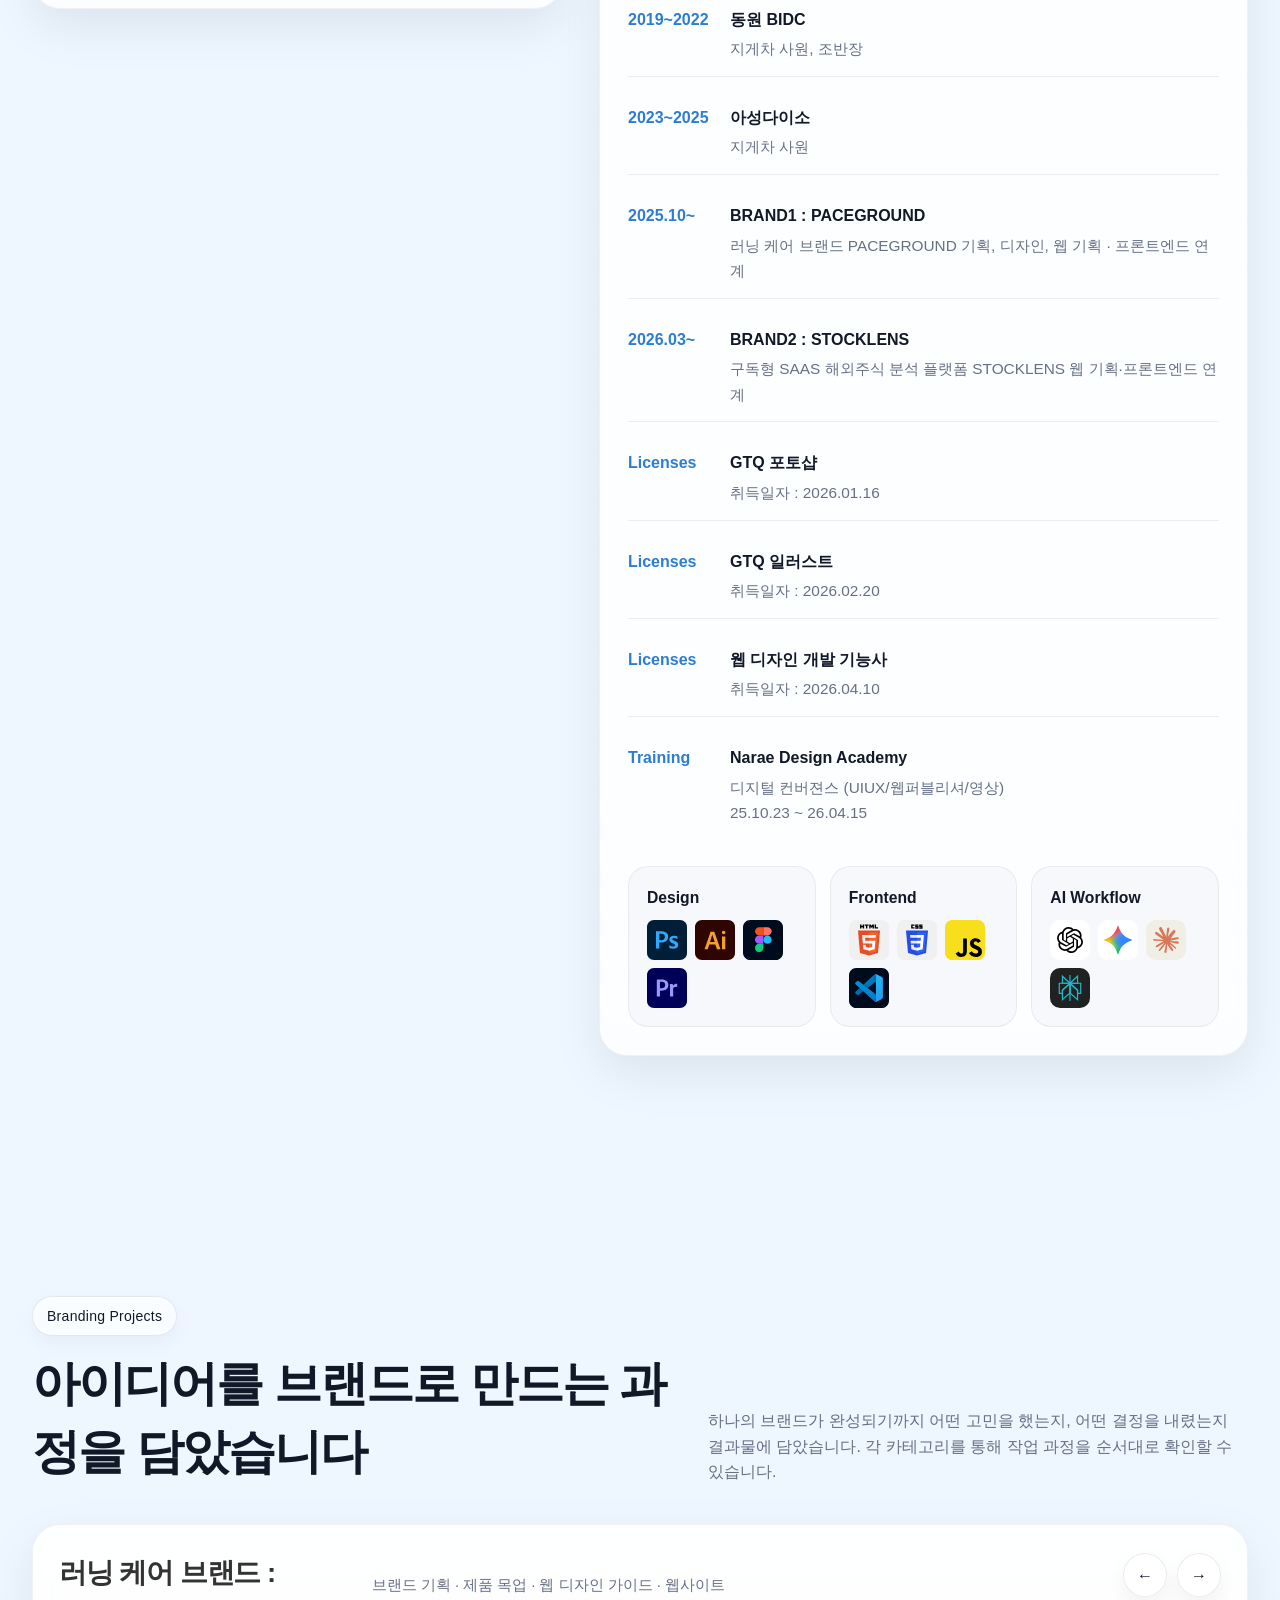
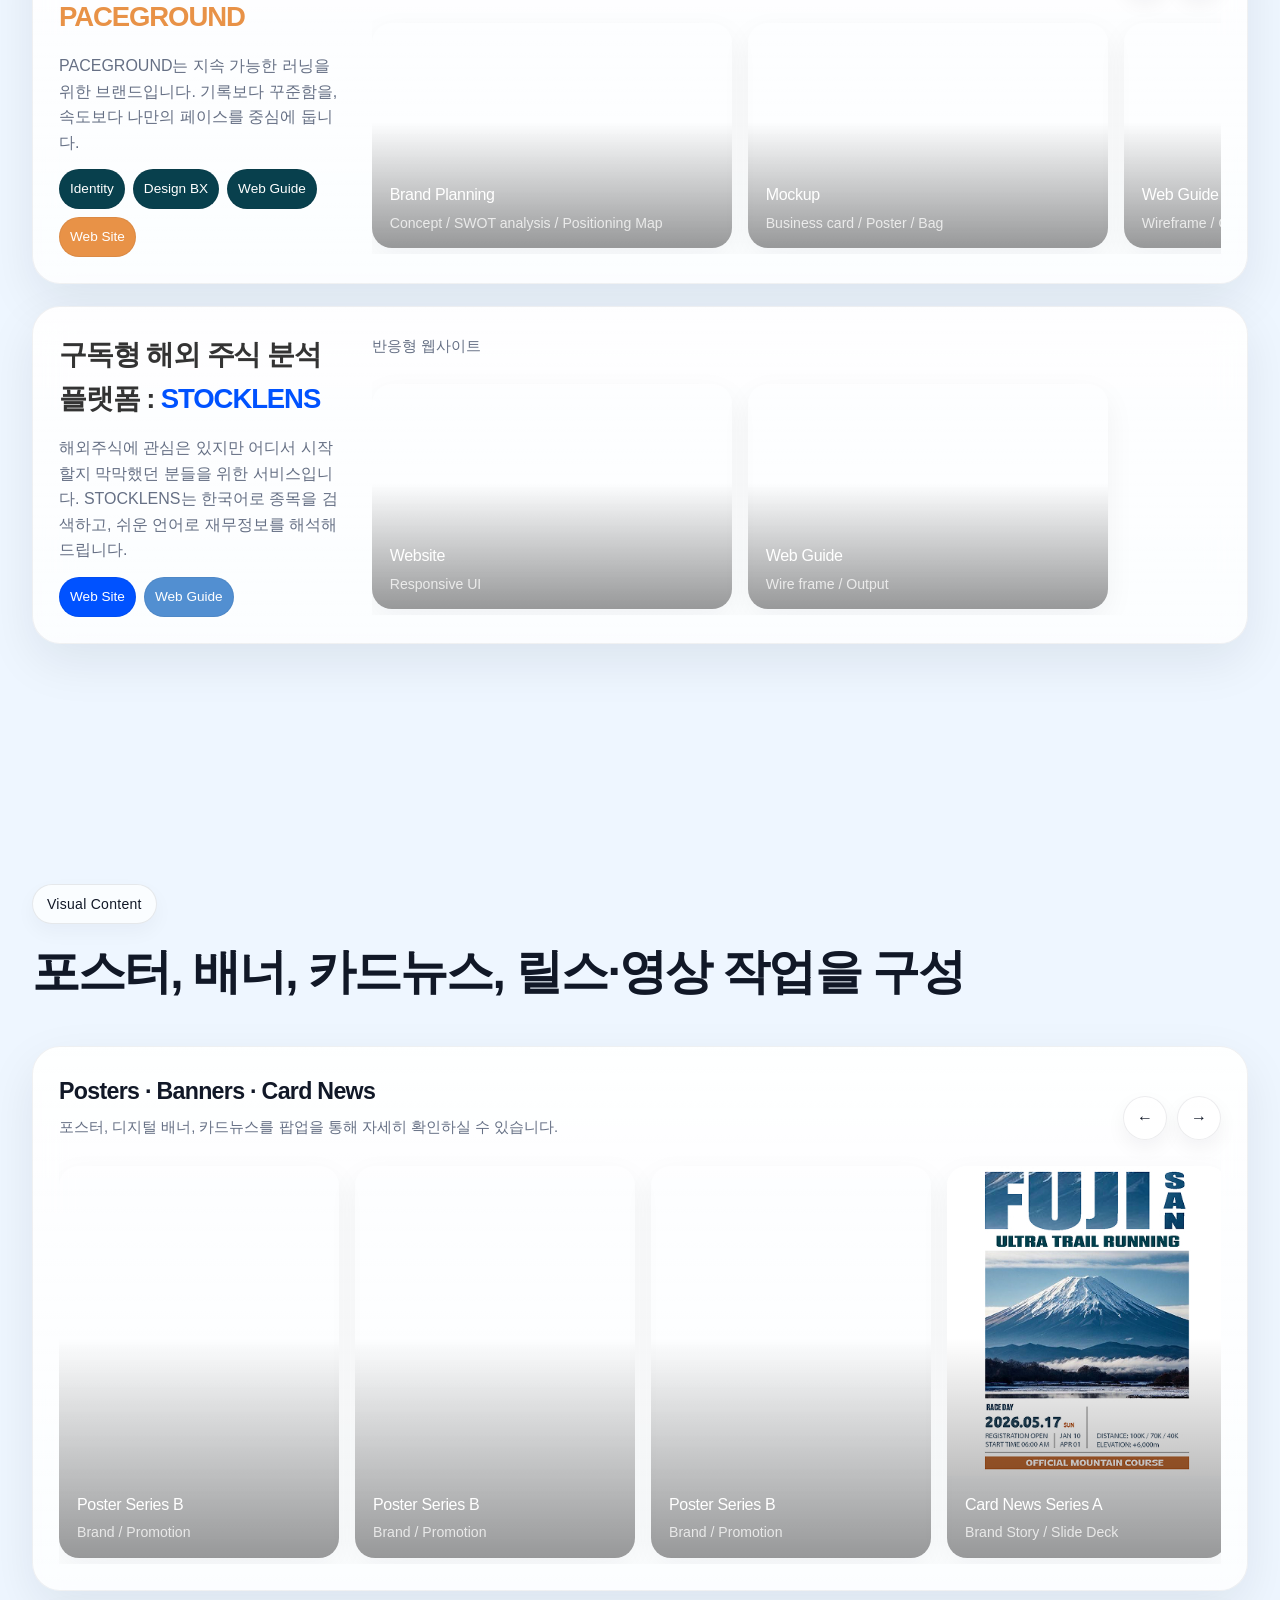
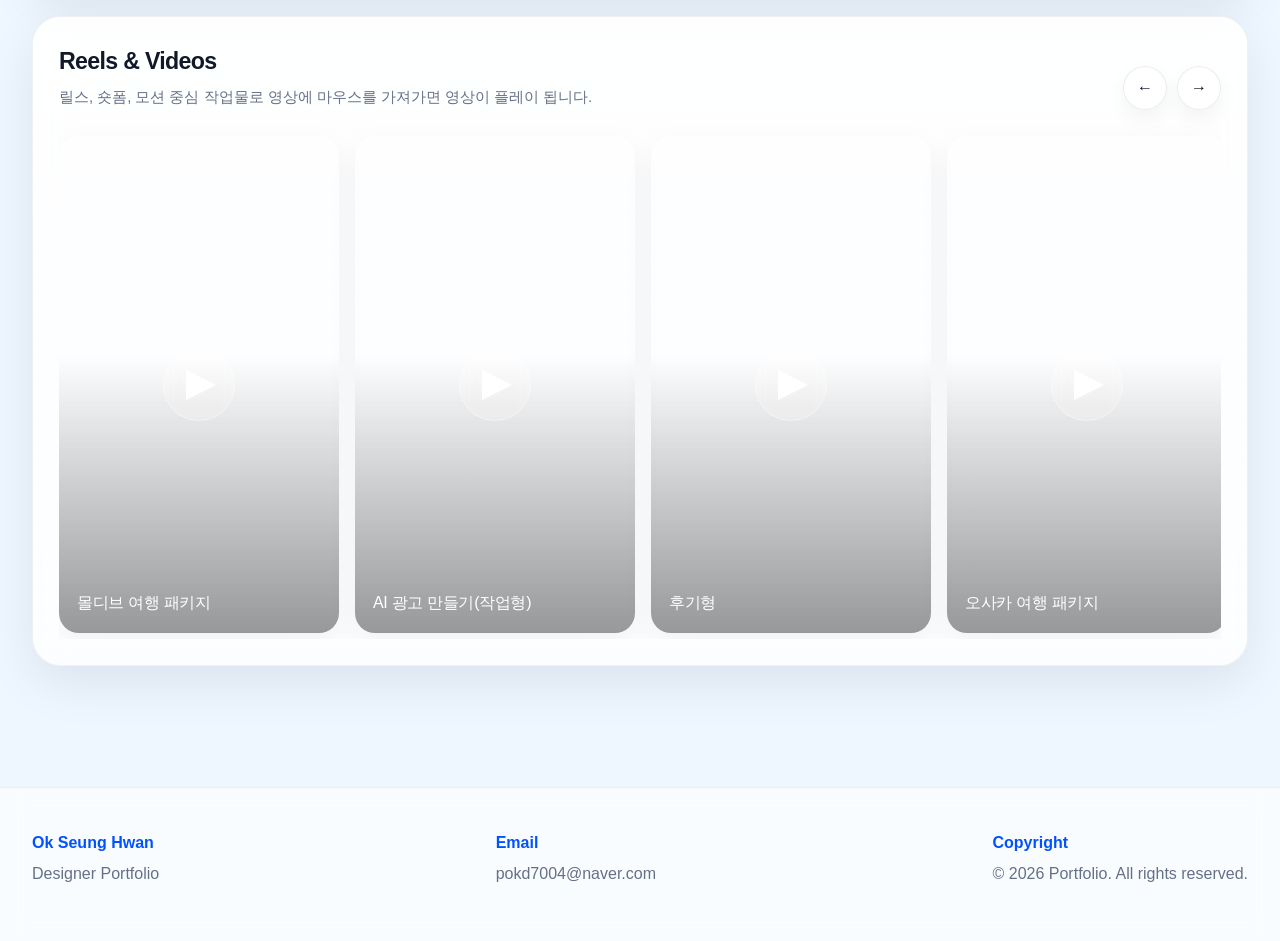
==== commit e6bc8b09: "poster 추가" ====
--- a/index.html
+++ b/index.html
@@ -362,7 +362,7 @@
             </div>
             <div class="thumb-track slider-track" id="visualTrack">
               <!-- poster / banner 모달 전용 큰 이미지는 data-modal-media="assets/img/원하는파일.jpg" 로 직접 지정 -->
-              <article class="poster-thumb thumb-card modal-card" data-modal-type="poster"
+              <!-- <article class="poster-thumb thumb-card modal-card" data-modal-type="poster"
                 data-modal-title="Poster Series A"
                 data-modal-description="이벤트 홍보용 포스터 시리즈입니다. 타이포그래피와 무드 중심의 키비주얼 작업입니다." data-modal-role="Poster Design"
                 data-modal-tools="Photoshop, Illustrator"
@@ -374,12 +374,30 @@
                 data-modal-note-title="Editable Note"
                 data-modal-note="이 영역은 포스터 전용 메모 박스입니다. 전시 개요, 인쇄 사양, 제작 포인트 등으로 자유롭게 수정하면 됩니다."
                 data-modal-video="Poster motion teaser area" data-modal-link="https://example.com"
-                data-modal-media="assets/img/poster_thumbnail_sample.jpg">
+                data-modal-media="assets/image/straw.jpg">
                 <video class="thumb-video" muted loop playsinline preload="metadata">
                   <source src="assets/video/straw.mp4" type="video/mp4" />
                 </video>
                 <div class="thumb-overlay"><strong>Poster Series A</strong><span>Campaign / Event Visual</span></div>
-              </article>
+              </article> -->
+
+
+                           <article class="poster-thumb thumb-card modal-card" data-modal-type="poster"
+                data-modal-title="Poster Series B" data-modal-description="브랜드 포스터 시리즈입니다."
+                data-modal-role="Poster Design" data-modal-tools="Photoshop"
+                data-modal-summary="브랜드 무드를 중심으로 전개한 포스터 시리즈입니다." data-modal-meta1-label="Format"
+                data-modal-meta1-value="B1 / SNS Poster" data-modal-meta2-label="Client"
+                data-modal-meta2-value="Brand Promotion" data-modal-meta3-label="Year" data-modal-meta3-value="2026"
+                data-modal-meta4-label="Concept" data-modal-meta4-value="Graphic Mood"
+                data-modal-tags="Poster, Branding" data-modal-note-title="Editable Note"
+                data-modal-note="포스터 프로젝트 설명을 여기서 직접 바꿀 수 있습니다." data-modal-video="Poster preview"
+                data-modal-link="https://example.com" data-modal-media="assets/image/straw.jpg">
+                <video class="thumb-video" muted loop playsinline preload="metadata">
+                  <source src="assets/video/straw.mp4" type="video/mp4" />
+                </video>
+                <div class="thumb-overlay"><strong>Poster Series B</strong><span>Brand / Promotion</span></div>
+              </article>
+
 
               <article class="poster-thumb thumb-card modal-card" data-modal-type="poster"
                 data-modal-title="Poster Series B" data-modal-description="브랜드 포스터 시리즈입니다."
@@ -390,9 +408,27 @@
                 data-modal-meta4-label="Concept" data-modal-meta4-value="Graphic Mood"
                 data-modal-tags="Poster, Branding" data-modal-note-title="Editable Note"
                 data-modal-note="포스터 프로젝트 설명을 여기서 직접 바꿀 수 있습니다." data-modal-video="Poster preview"
-                data-modal-link="https://example.com" data-modal-media="assets/img/poster_thumbnail_sample.jpg">
+                data-modal-link="https://example.com" data-modal-media="assets/image/matcha.jpg">
                 <video class="thumb-video" muted loop playsinline preload="metadata">
                   <source src="assets/video/matcha_1.mp4" type="video/mp4" />
+                </video>
+                <div class="thumb-overlay"><strong>Poster Series B</strong><span>Brand / Promotion</span></div>
+              </article>
+
+
+
+              <article class="poster-thumb thumb-card modal-card" data-modal-type="poster"
+                data-modal-title="Poster Series B" data-modal-description="브랜드 포스터 시리즈입니다."
+                data-modal-role="Poster Design" data-modal-tools="Photoshop"
+                data-modal-summary="브랜드 무드를 중심으로 전개한 포스터 시리즈입니다." data-modal-meta1-label="Format"
+                data-modal-meta1-value="B1 / SNS Poster" data-modal-meta2-label="Client"
+                data-modal-meta2-value="Brand Promotion" data-modal-meta3-label="Year" data-modal-meta3-value="2026"
+                data-modal-meta4-label="Concept" data-modal-meta4-value="Graphic Mood"
+                data-modal-tags="Poster, Branding" data-modal-note-title="Editable Note"
+                data-modal-note="포스터 프로젝트 설명을 여기서 직접 바꿀 수 있습니다." data-modal-video="Poster preview"
+                data-modal-link="https://example.com" data-modal-media="assets/image/toast.jpg">
+                <video class="thumb-video" muted loop playsinline preload="metadata">
+                  <source src="assets/video/toast.mp4" type="video/mp4" />
                 </video>
                 <div class="thumb-overlay"><strong>Poster Series B</strong><span>Brand / Promotion</span></div>
               </article>
@@ -408,7 +444,7 @@
                 data-modal-note="배너는 플랫폼, 사이즈, CTA 방향 등을 이 박스에서 자유롭게 수정하면 됩니다." data-modal-video="Banner motion preview"
                 data-modal-link="https://example.com" data-modal-media="assets/img/banner_sample.jpeg">
                 <video class="thumb-video" muted loop playsinline preload="metadata">
-                  <source src="assets/video/ad_sample_01.mp4" type="video/mp4" />
+                  <source src="assets/video/toast.mp4" type="video/mp4" />
                 </video>
                 <div class="thumb-overlay"><strong>Banner Set A</strong><span>Digital Ad System</span></div>
               </article> -->
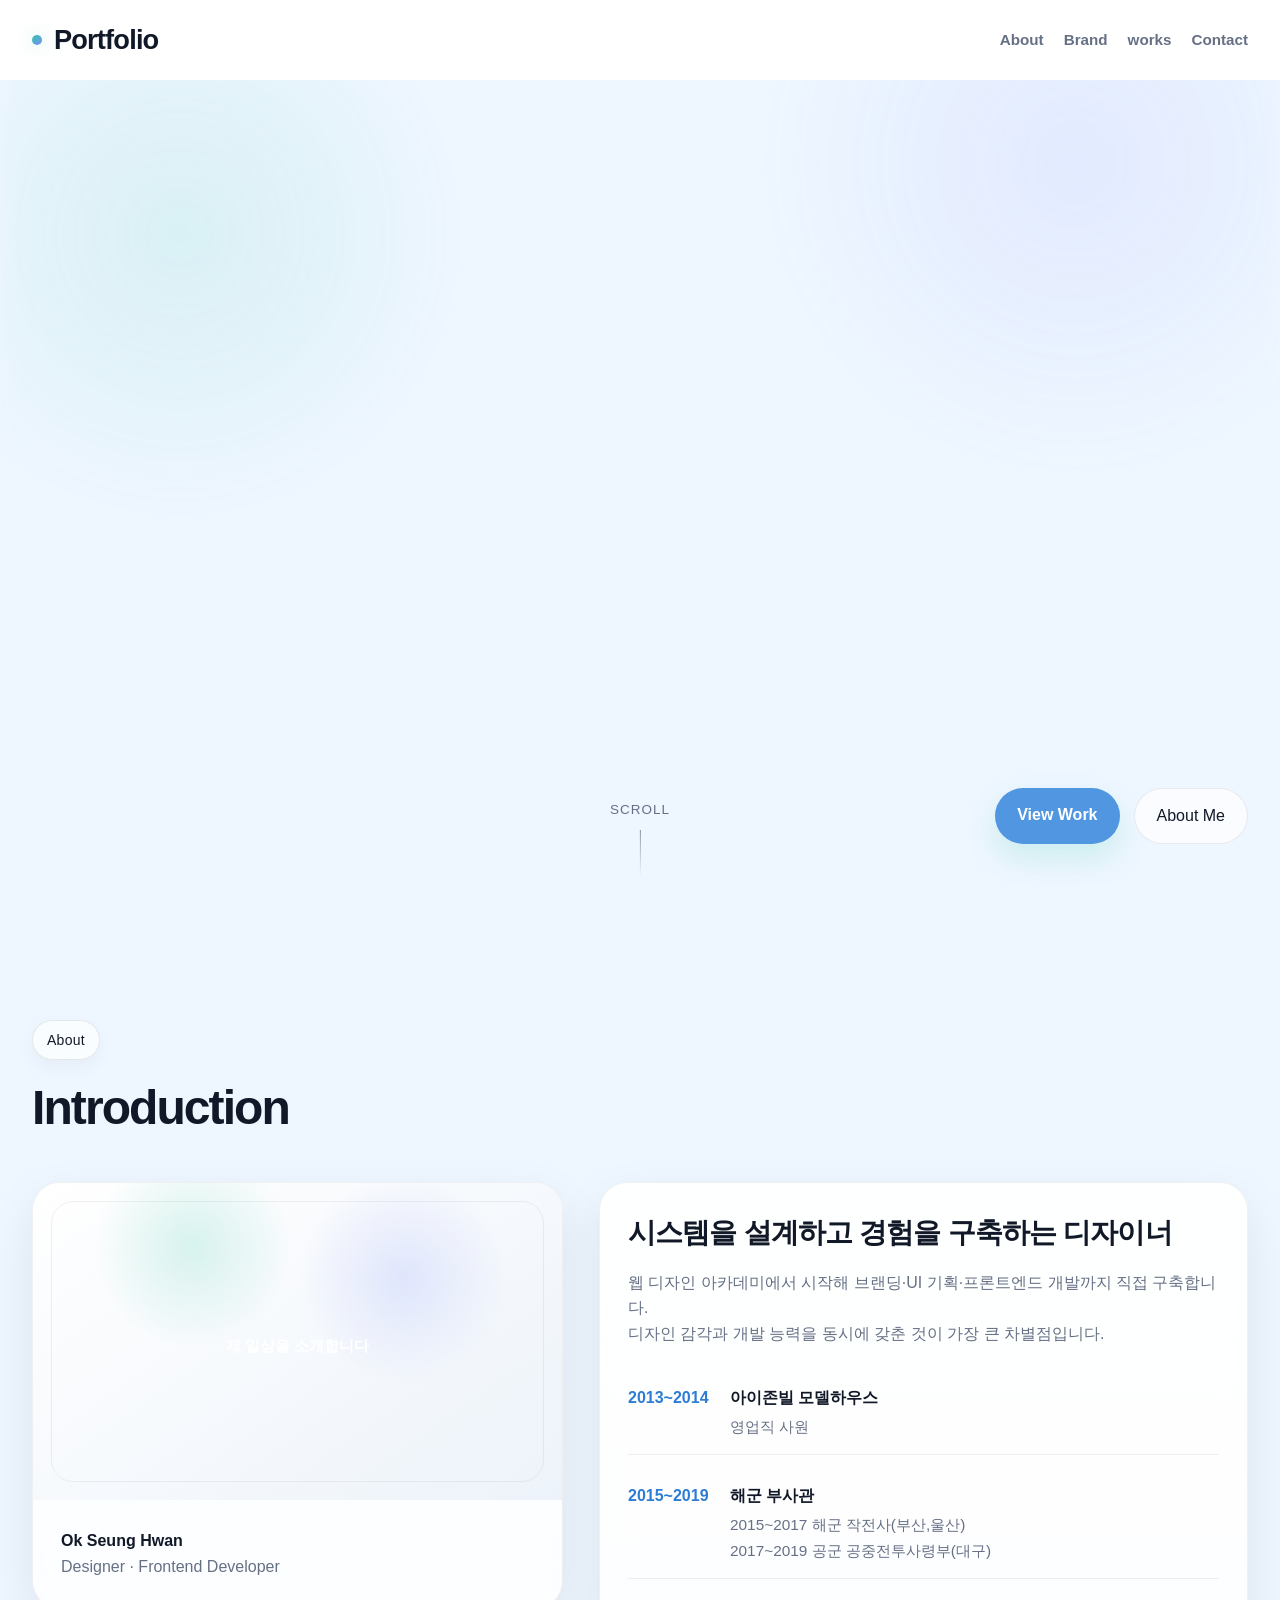
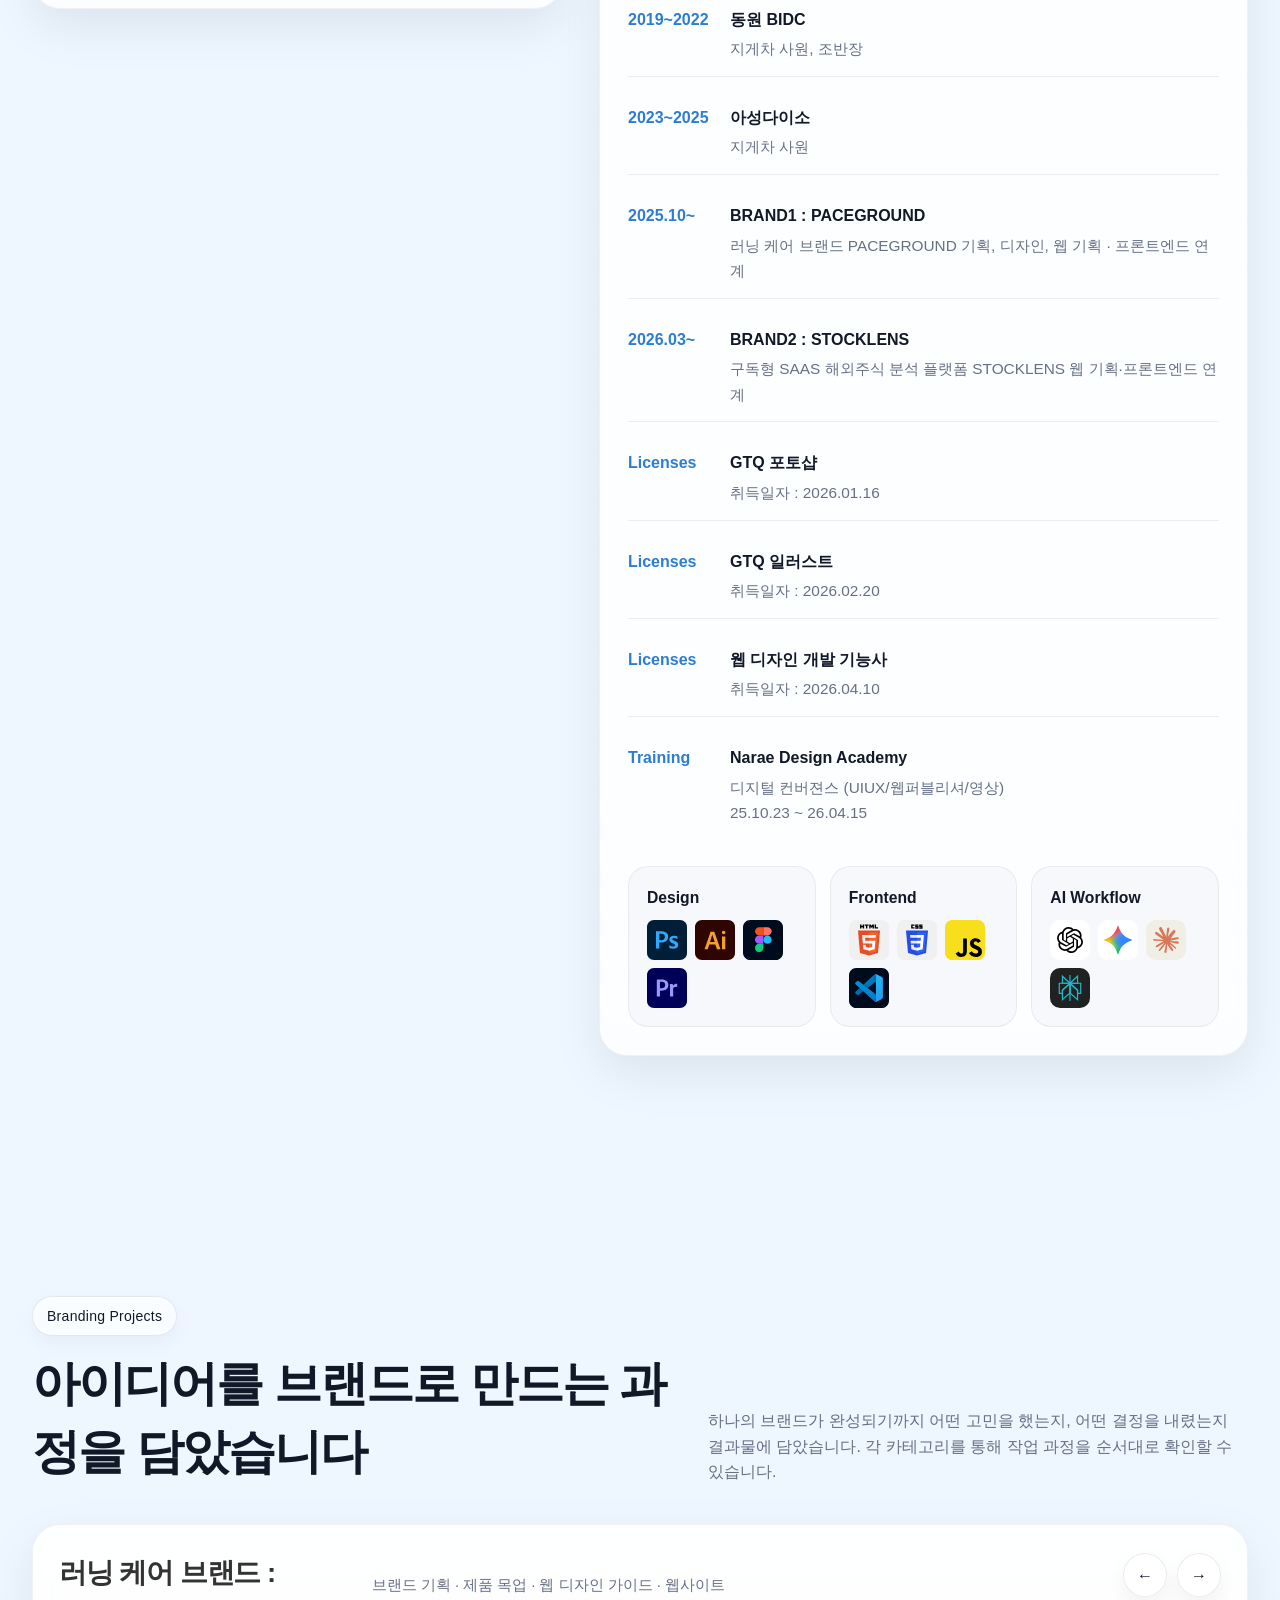
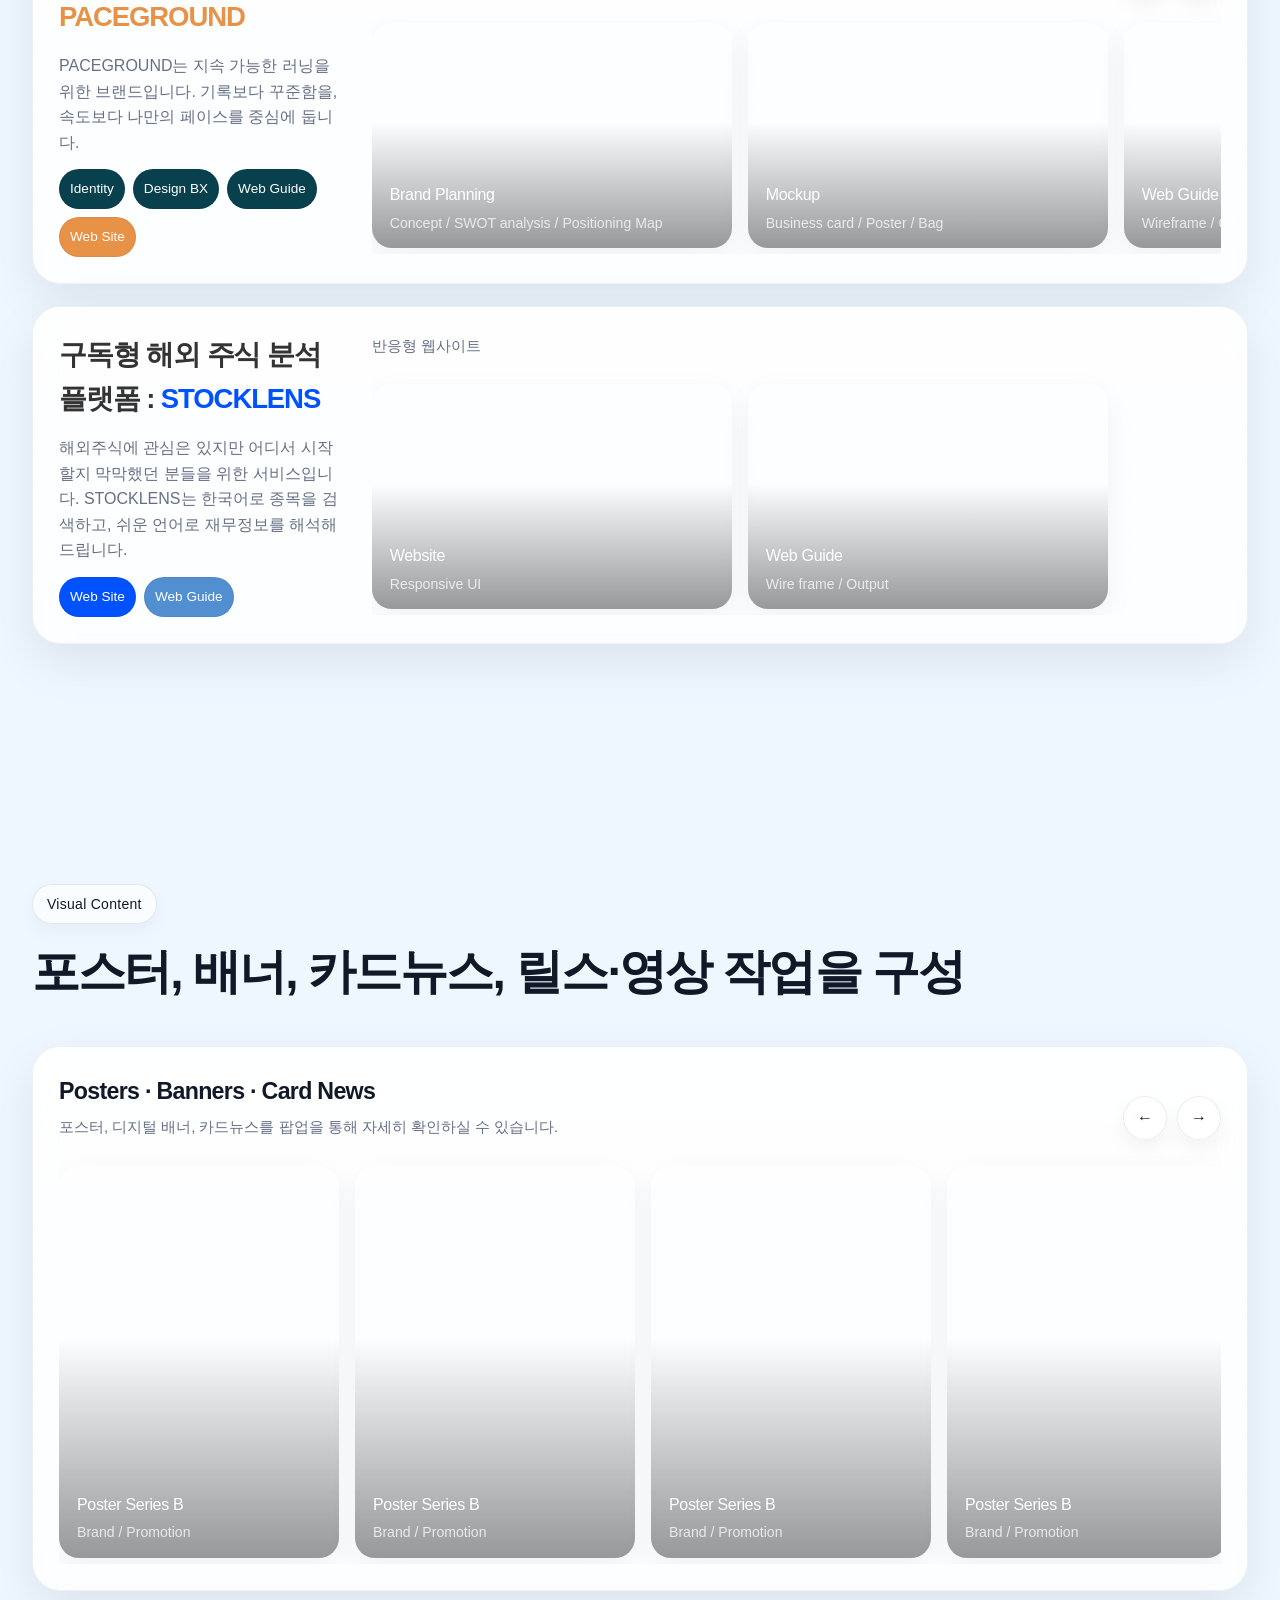
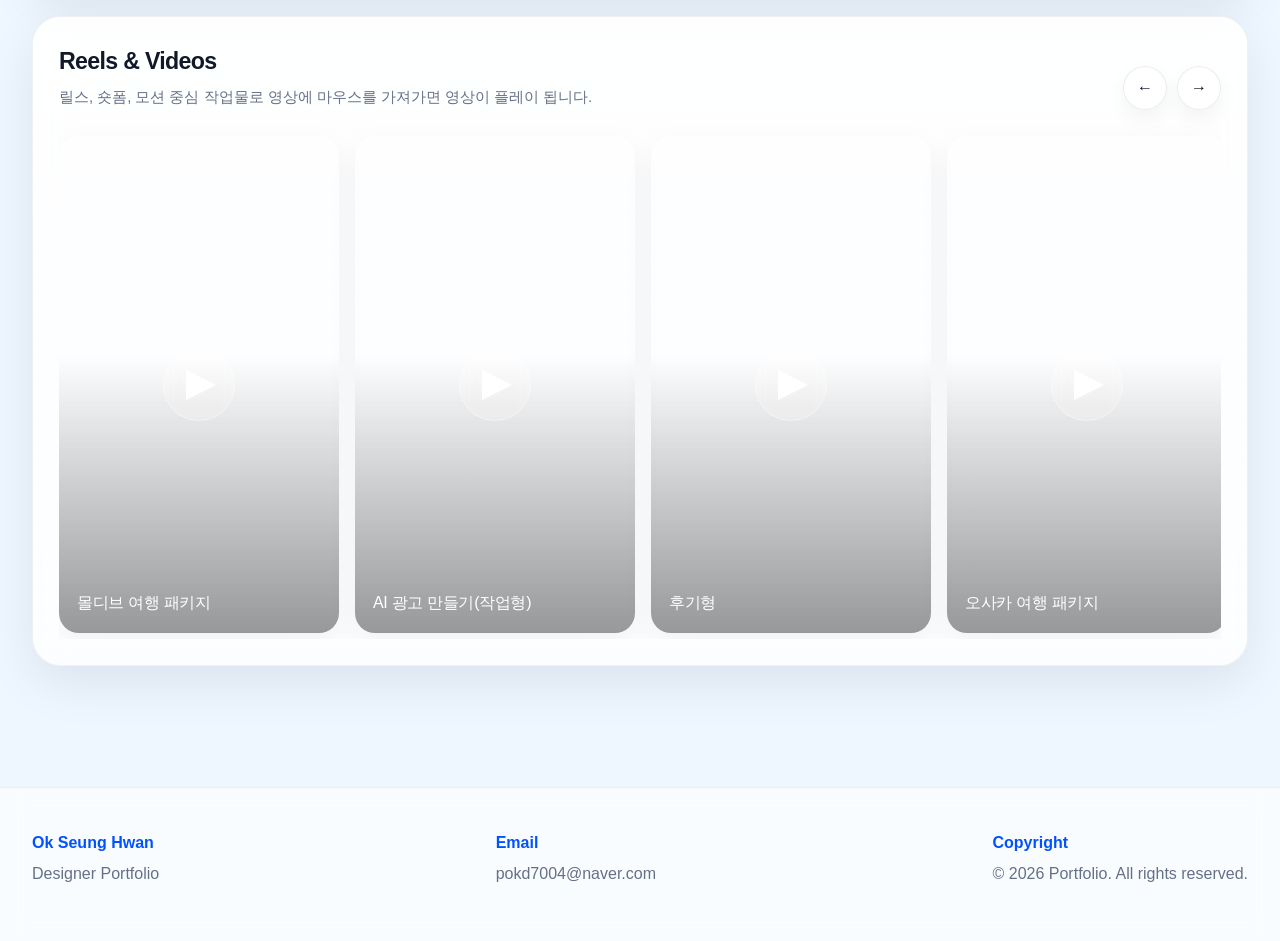
==== commit 923487ad: "poster 추가작업" ====
--- a/index.html
+++ b/index.html
@@ -429,6 +429,46 @@
                 data-modal-link="https://example.com" data-modal-media="assets/image/toast.jpg">
                 <video class="thumb-video" muted loop playsinline preload="metadata">
                   <source src="assets/video/toast.mp4" type="video/mp4" />
+                </video>
+                <div class="thumb-overlay"><strong>Poster Series B</strong><span>Brand / Promotion</span></div>
+              </article>
+
+
+
+
+
+              <article class="poster-thumb thumb-card modal-card" data-modal-type="poster"
+                data-modal-title="Poster Series B" data-modal-description="브랜드 포스터 시리즈입니다."
+                data-modal-role="Poster Design" data-modal-tools="Photoshop"
+                data-modal-summary="브랜드 무드를 중심으로 전개한 포스터 시리즈입니다." data-modal-meta1-label="Format"
+                data-modal-meta1-value="B1 / SNS Poster" data-modal-meta2-label="Client"
+                data-modal-meta2-value="Brand Promotion" data-modal-meta3-label="Year" data-modal-meta3-value="2026"
+                data-modal-meta4-label="Concept" data-modal-meta4-value="Graphic Mood"
+                data-modal-tags="Poster, Branding" data-modal-note-title="Editable Note"
+                data-modal-note="포스터 프로젝트 설명을 여기서 직접 바꿀 수 있습니다." data-modal-video="Poster preview"
+                data-modal-link="https://example.com" data-modal-media="assets/image/watermelon.jpg">
+                <video class="thumb-video" muted loop playsinline preload="metadata">
+                  <source src="assets/video/watermelon.mp4" type="video/mp4" />
+                </video>
+                <div class="thumb-overlay"><strong>Poster Series B</strong><span>Brand / Promotion</span></div>
+              </article>
+
+
+
+
+
+              <article class="poster-thumb thumb-card modal-card" data-modal-type="poster"
+                data-modal-title="Poster Series B" data-modal-description="브랜드 포스터 시리즈입니다."
+                data-modal-role="Poster Design" data-modal-tools="Photoshop"
+                data-modal-summary="브랜드 무드를 중심으로 전개한 포스터 시리즈입니다." data-modal-meta1-label="Format"
+                data-modal-meta1-value="B1 / SNS Poster" data-modal-meta2-label="Client"
+                data-modal-meta2-value="Brand Promotion" data-modal-meta3-label="Year" data-modal-meta3-value="2026"
+                data-modal-meta4-label="Concept" data-modal-meta4-value="Graphic Mood"
+                data-modal-tags="Poster, Branding" data-modal-note-title="Editable Note"
+                data-modal-note="포스터 프로젝트 설명을 여기서 직접 바꿀 수 있습니다." data-modal-video="Poster preview"
+                data-modal-link="https://example.com" data-modal-media="assets/image/black.jpg">
+                <video class="thumb-video" muted loop playsinline preload="metadata">
+                  <source src="assets/video/black.mp4" type="video/mp4" />
                 </video>
                 <div class="thumb-overlay"><strong>Poster Series B</strong><span>Brand / Promotion</span></div>
               </article>
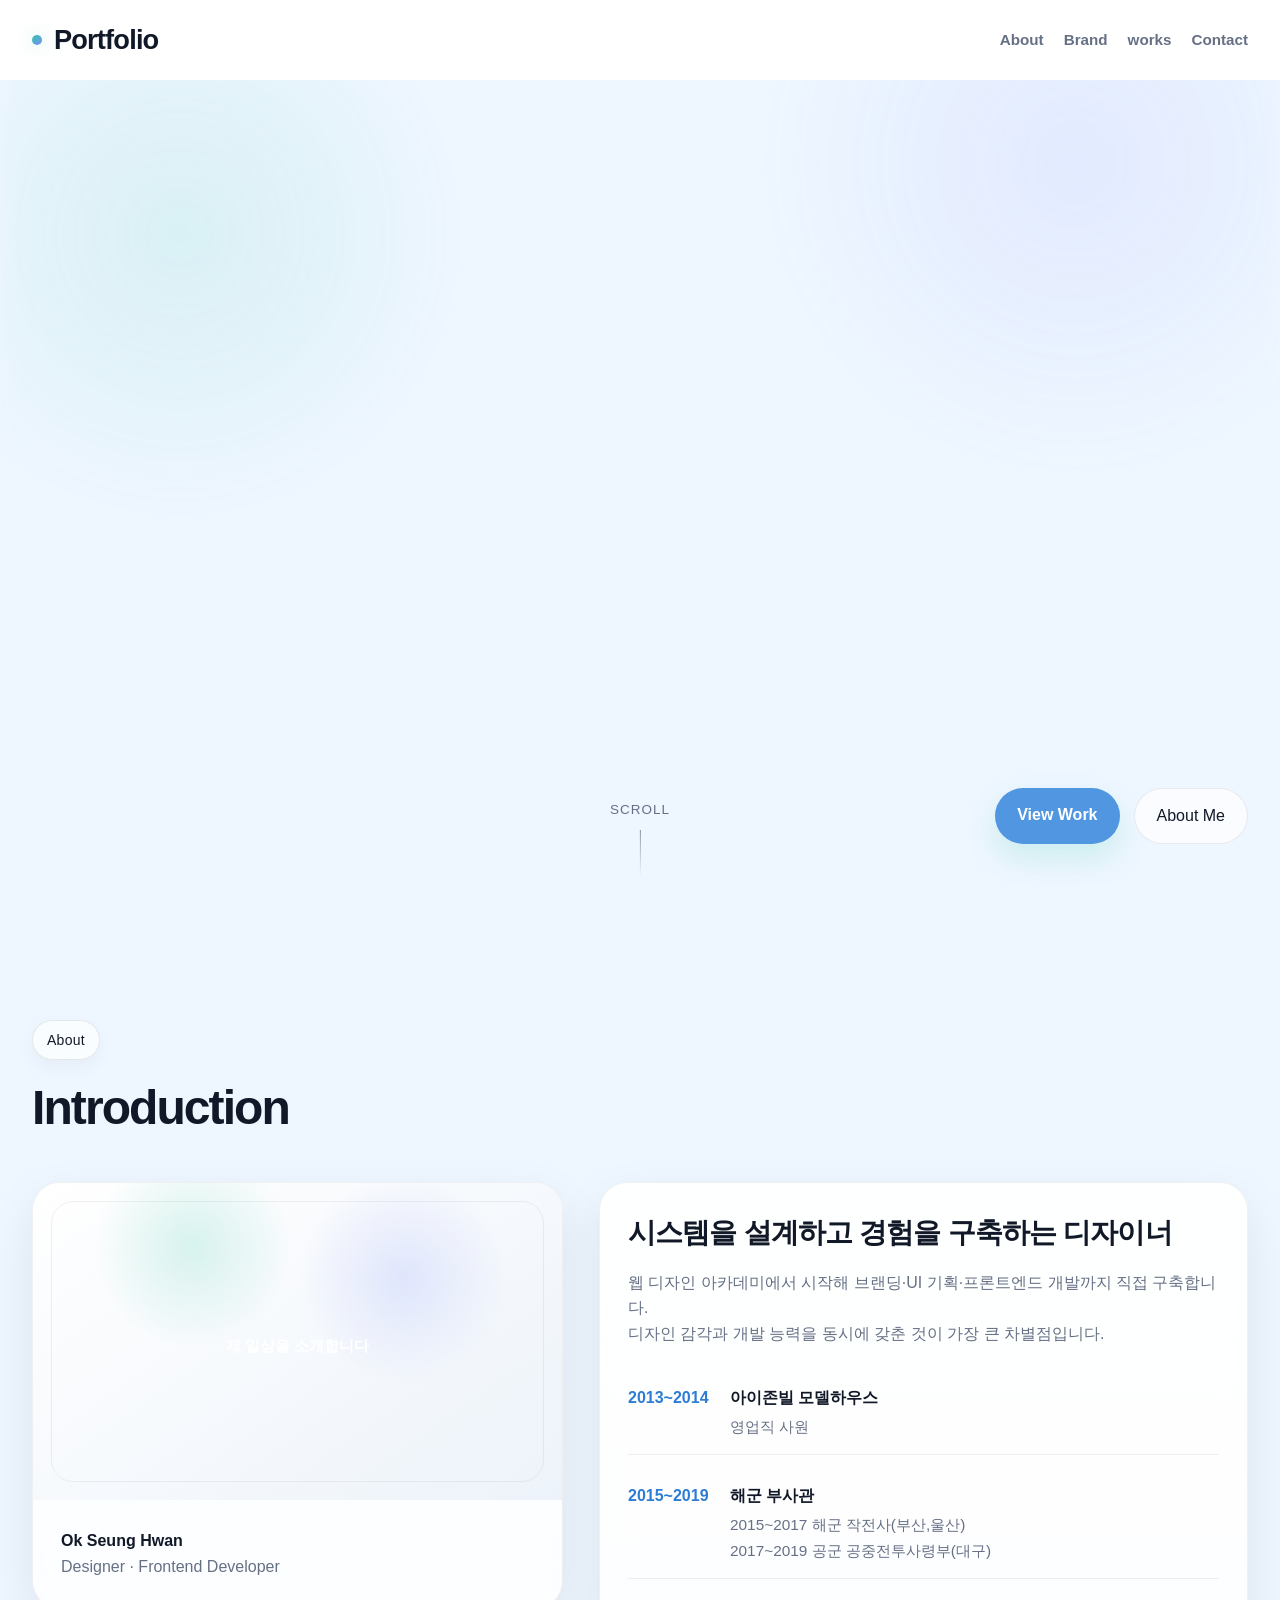
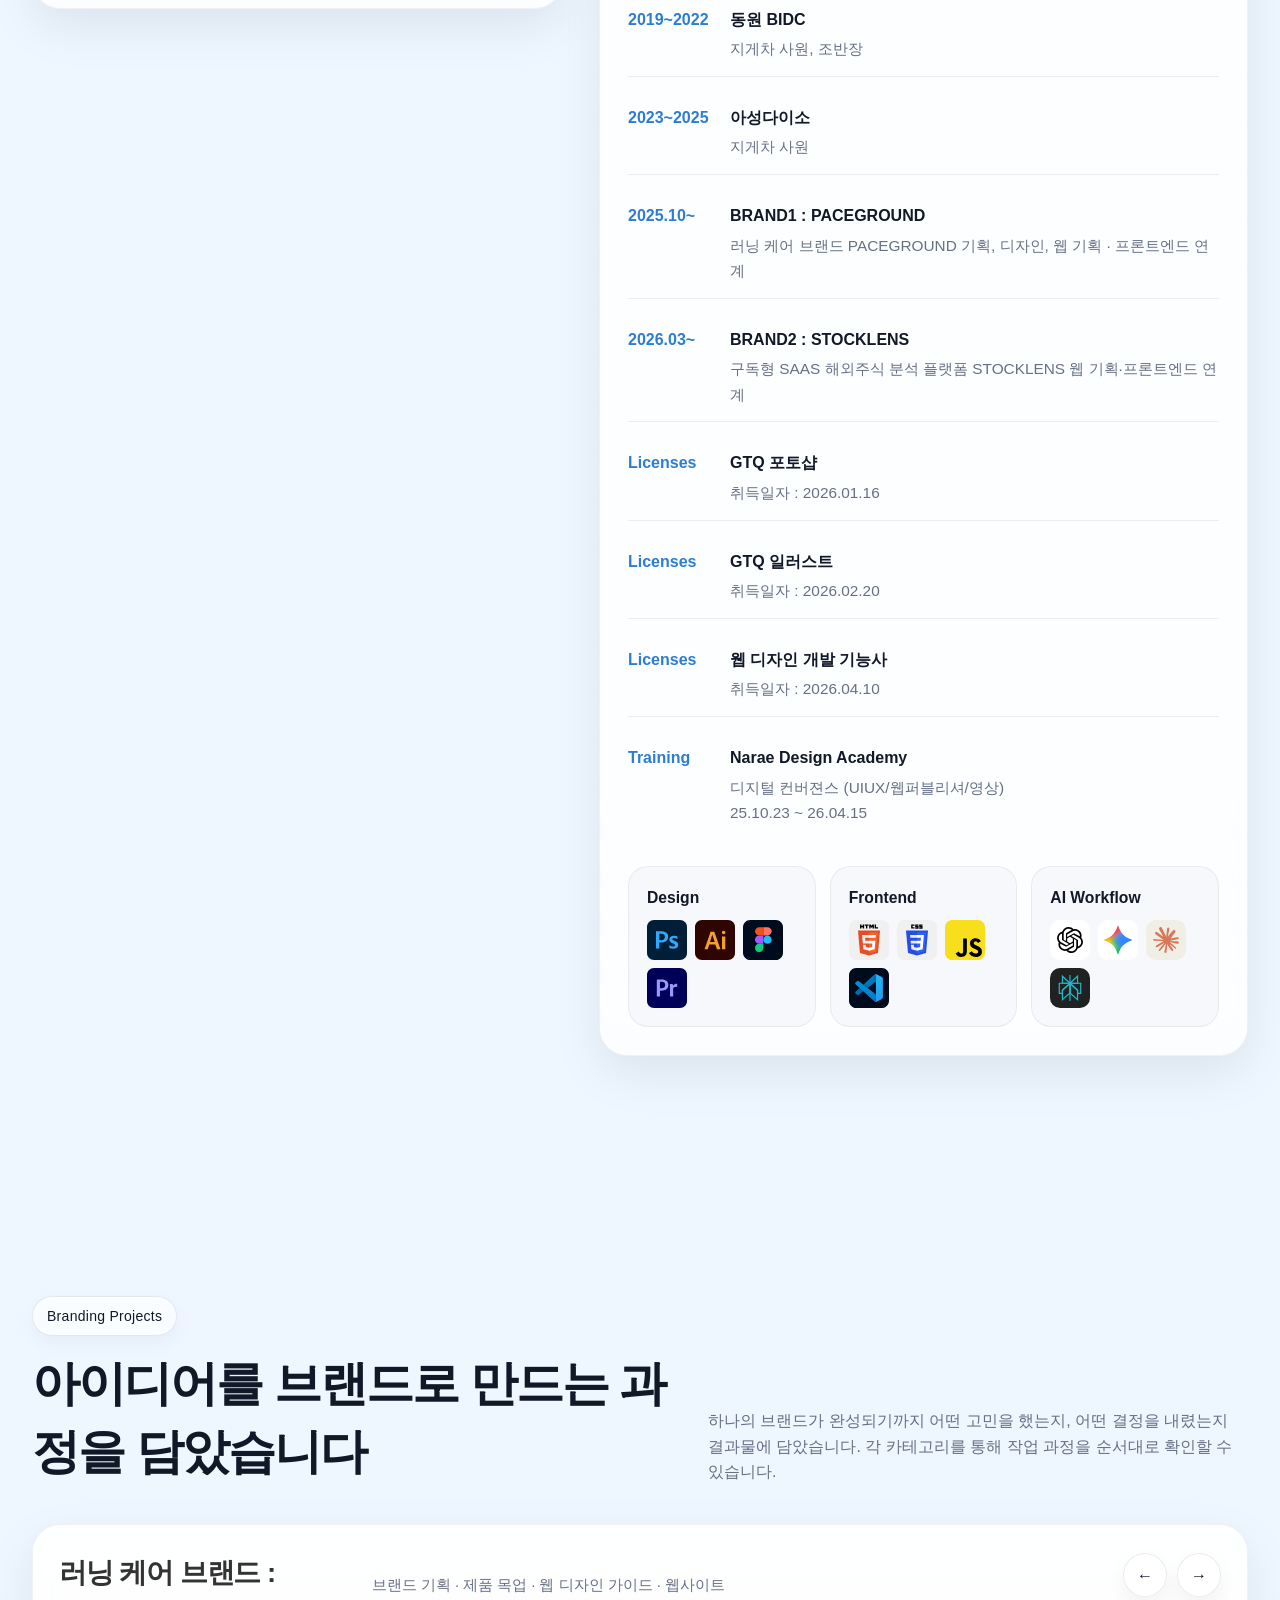
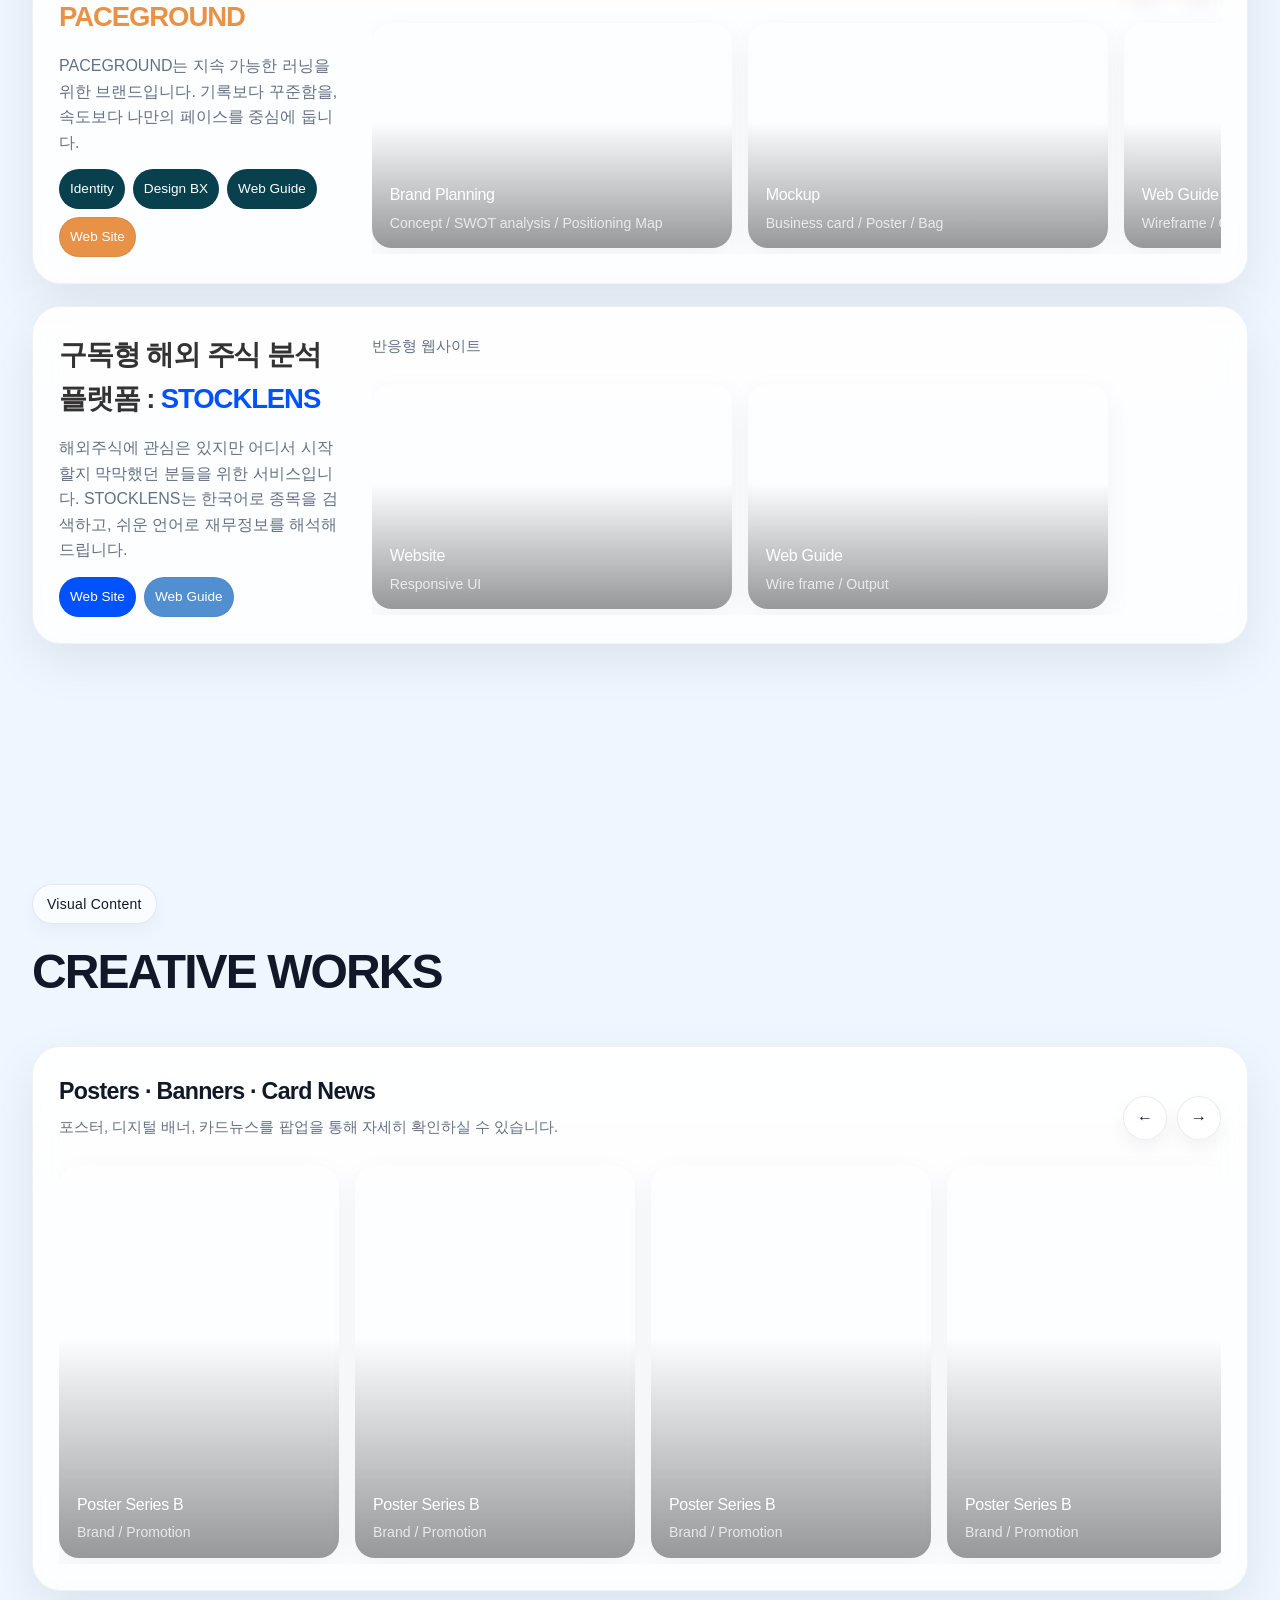
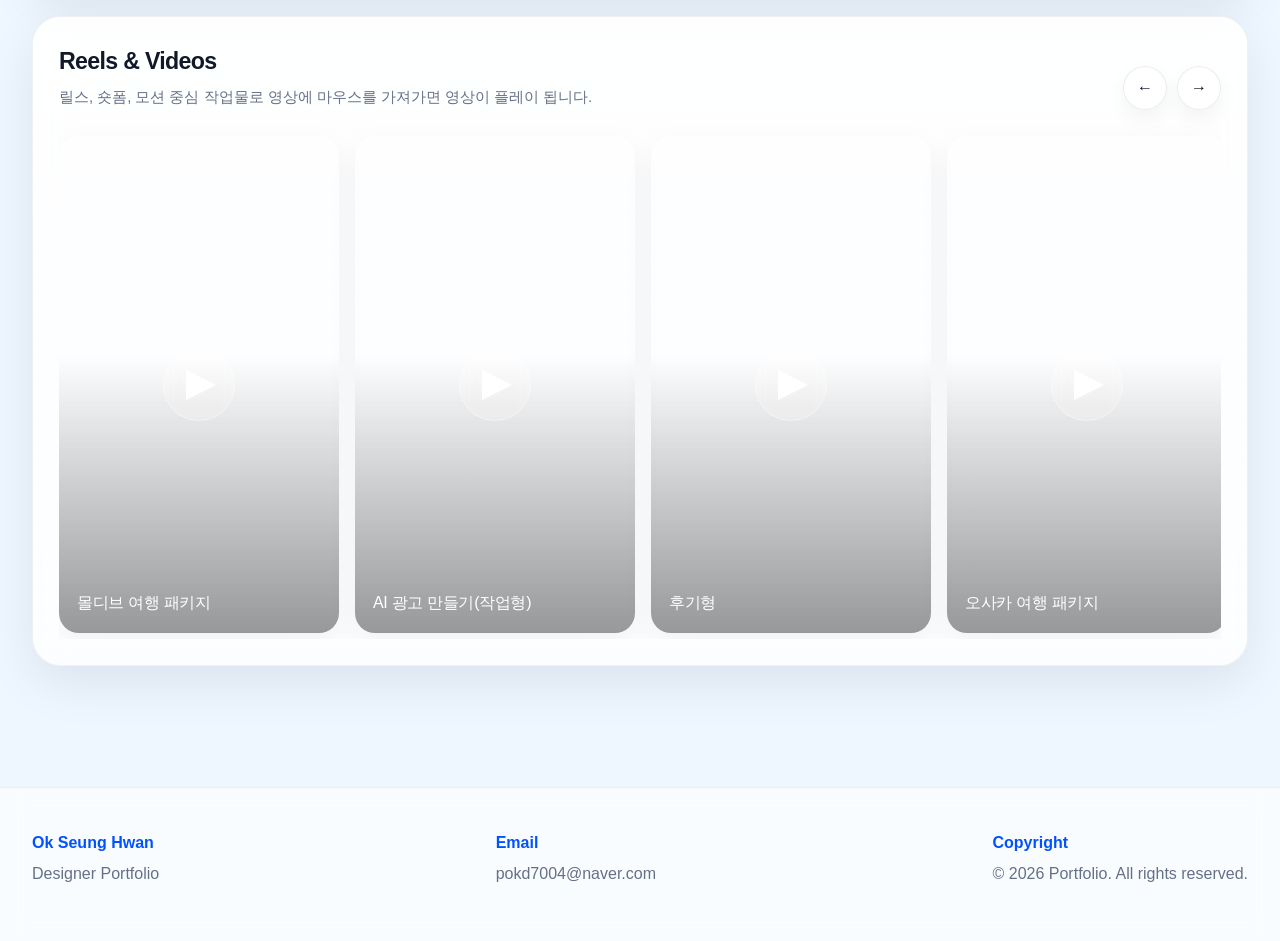
==== commit 65fa35f7: "page 문구 수정" ====
--- a/index.html
+++ b/index.html
@@ -341,7 +341,7 @@
         <div class="section-head reveal reveal-scale">
           <div>
             <span class="eyebrow">Visual Content</span>
-            <h2>포스터, 배너, 카드뉴스, 릴스·영상 작업을 구성</h2>
+            <h2>CREATIVE WORKS</h2>
           </div>
           <!-- <p>
             정지형 비주얼 작업은 한 줄 안에서 함께 보여주고, 영상 작업은 별도 행으로 분리해 흐름이 자연스럽도록 정리했습니다.
@@ -383,8 +383,8 @@
 
 
                            <article class="poster-thumb thumb-card modal-card" data-modal-type="poster"
-                data-modal-title="Poster Series B" data-modal-description="브랜드 포스터 시리즈입니다."
-                data-modal-role="Poster Design" data-modal-tools="Photoshop"
+                data-modal-title="Poster Series A" data-modal-description="스트로베리 초코 생크림 케익 홍보 포스터입니다."
+                data-modal-role="Poster Design" data-modal-tools="Photoshop, Illustrator"
                 data-modal-summary="브랜드 무드를 중심으로 전개한 포스터 시리즈입니다." data-modal-meta1-label="Format"
                 data-modal-meta1-value="B1 / SNS Poster" data-modal-meta2-label="Client"
                 data-modal-meta2-value="Brand Promotion" data-modal-meta3-label="Year" data-modal-meta3-value="2026"
@@ -400,8 +400,8 @@
 
 
               <article class="poster-thumb thumb-card modal-card" data-modal-type="poster"
-                data-modal-title="Poster Series B" data-modal-description="브랜드 포스터 시리즈입니다."
-                data-modal-role="Poster Design" data-modal-tools="Photoshop"
+                data-modal-title="Poster Series B" data-modal-description="말차 아이스크림 제품 홍보 포스터입니다."
+                data-modal-role="Poster Design" data-modal-tools="Photoshop, Illustrator"
                 data-modal-summary="브랜드 무드를 중심으로 전개한 포스터 시리즈입니다." data-modal-meta1-label="Format"
                 data-modal-meta1-value="B1 / SNS Poster" data-modal-meta2-label="Client"
                 data-modal-meta2-value="Brand Promotion" data-modal-meta3-label="Year" data-modal-meta3-value="2026"
@@ -418,8 +418,8 @@
 
 
               <article class="poster-thumb thumb-card modal-card" data-modal-type="poster"
-                data-modal-title="Poster Series B" data-modal-description="브랜드 포스터 시리즈입니다."
-                data-modal-role="Poster Design" data-modal-tools="Photoshop"
+                data-modal-title="Poster Series C" data-modal-description="토스트 브랜드 홍보 포스터입니다."
+                data-modal-role="Poster Design" data-modal-tools="Photoshop, Illustrator"
                 data-modal-summary="브랜드 무드를 중심으로 전개한 포스터 시리즈입니다." data-modal-meta1-label="Format"
                 data-modal-meta1-value="B1 / SNS Poster" data-modal-meta2-label="Client"
                 data-modal-meta2-value="Brand Promotion" data-modal-meta3-label="Year" data-modal-meta3-value="2026"
@@ -438,8 +438,8 @@
 
 
               <article class="poster-thumb thumb-card modal-card" data-modal-type="poster"
-                data-modal-title="Poster Series B" data-modal-description="브랜드 포스터 시리즈입니다."
-                data-modal-role="Poster Design" data-modal-tools="Photoshop"
+                data-modal-title="Poster Series D" data-modal-description="수박에이드 홍보 포스터입니다."
+                data-modal-role="Poster Design" data-modal-tools="Photoshop, Illustrator"
                 data-modal-summary="브랜드 무드를 중심으로 전개한 포스터 시리즈입니다." data-modal-meta1-label="Format"
                 data-modal-meta1-value="B1 / SNS Poster" data-modal-meta2-label="Client"
                 data-modal-meta2-value="Brand Promotion" data-modal-meta3-label="Year" data-modal-meta3-value="2026"
@@ -458,8 +458,8 @@
 
 
               <article class="poster-thumb thumb-card modal-card" data-modal-type="poster"
-                data-modal-title="Poster Series B" data-modal-description="브랜드 포스터 시리즈입니다."
-                data-modal-role="Poster Design" data-modal-tools="Photoshop"
+                data-modal-title="Poster Series E" data-modal-description="블랙프라이데이 홍보 포스터입니다"
+                data-modal-role="Poster Design" data-modal-tools="Photoshop, Illustrator"
                 data-modal-summary="브랜드 무드를 중심으로 전개한 포스터 시리즈입니다." data-modal-meta1-label="Format"
                 data-modal-meta1-value="B1 / SNS Poster" data-modal-meta2-label="Client"
                 data-modal-meta2-value="Brand Promotion" data-modal-meta3-label="Year" data-modal-meta3-value="2026"
@@ -506,13 +506,13 @@
 
               <article class="cardnews-thumb thumb-card modal-card" data-modal-type="cardnews"
                 data-modal-title="Card News Series A"
-                data-modal-description="브랜드 메시지를 카드뉴스 형식으로 재구성한 시리즈입니다. 모달에서 여러 장의 카드뉴스를 순서대로 확인할 수 있습니다."
+                data-modal-description="브랜드 미니포스터를 카드뉴스 형식으로 재구성한 시리즈입니다. 모달에서 여러 장의 포스터를 순서대로 확인할 수 있습니다."
                 data-modal-role="Card News Design" data-modal-tools="Photoshop, Illustrator"
                 data-modal-summary="인스타그램 캐러셀 형식의 카드뉴스입니다. 첫 장에서 주제를 제시하고 뒤로 갈수록 정보 흐름이 이어지도록 구성했습니다."
                 data-modal-meta1-label="Topic" data-modal-meta1-value="Brand Story" data-modal-meta2-label="Pages"
                 data-modal-meta2-value="7 Pages" data-modal-meta3-label="Flow"
                 data-modal-meta3-value="Cover → Info → CTA" data-modal-meta4-label="Style"
-                data-modal-meta4-value="Editorial Carousel" data-modal-tags="Card News, Carousel, Storytelling"
+                data-modal-meta4-value="Editorial Carousel" data-modal-tags="Card News, poster, city"
                 data-modal-note-title="Editable Note"
                 data-modal-note="카드뉴스는 페이지 흐름, 표지 방향, 정보 구성 방식 등을 이 박스에서 자유롭게 수정할 수 있습니다."
                 data-modal-video="Card news preview" data-modal-link="https://example.com"
